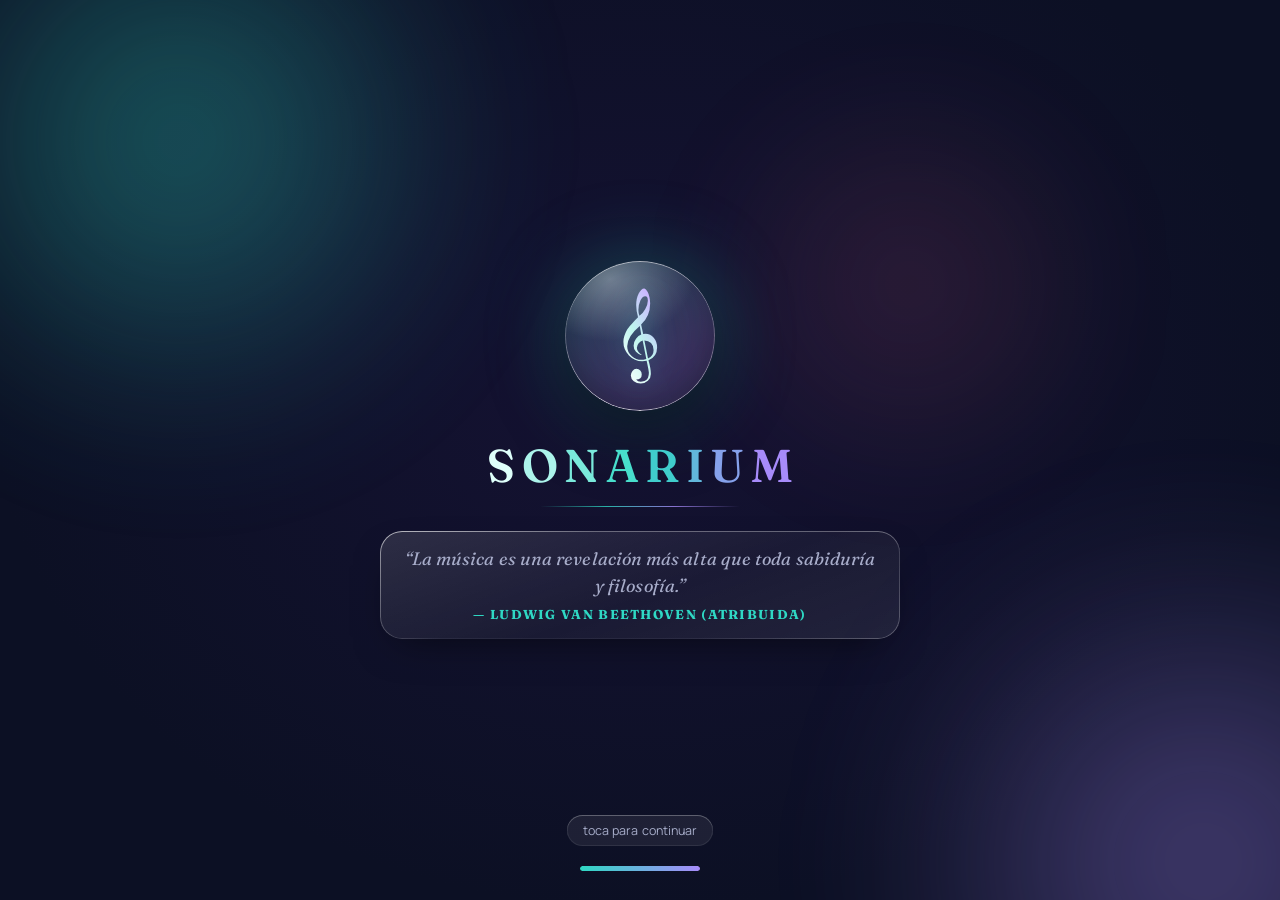
==== index.html @ 545a50f8 "Background (des)uncheck" ====
<!DOCTYPE html>
<html lang="es">
<head>
<meta charset="UTF-8">
<meta name="viewport" content="width=device-width, initial-scale=1.0, viewport-fit=cover">
<meta name="theme-color" content="#0c1024">
<meta name="color-scheme" content="dark">
<meta name="mobile-web-app-capable" content="yes">
<meta name="apple-mobile-web-app-capable" content="yes">
<meta name="apple-mobile-web-app-status-bar-style" content="black-translucent">
<meta name="apple-mobile-web-app-title" content="Sonarium">
<link rel="manifest" href="manifest.webmanifest">
<title>Sonarium · Cancionero con acordes para todos</title>
<meta name="description" content="Sonarium: un cancionero gratuito con acordes para guitarra, ukulele y piano. Transpón, organiza tu repertorio, proyecta la letra y comparte canciones, sin crear cuenta.">
<meta property="og:type" content="website">
<meta property="og:title" content="Sonarium · Cancionero con acordes para todos">
<meta property="og:description" content="Cancionero gratuito con acordes: transposición, diagramas, modo proyección, biblioteca compartida y uso sin internet.">
<meta name="twitter:card" content="summary">
<link rel="icon" type="image/svg+xml" href="favicon.svg?v=3">
<link rel="icon" href="favicon.ico?v=3" sizes="any">
<link rel="icon" type="image/png" sizes="32x32" href="favicon-32.png?v=3">
<link rel="icon" type="image/png" sizes="16x16" href="favicon-16.png?v=3">
<link rel="apple-touch-icon" sizes="180x180" href="apple-touch-icon.png?v=3">
<script>(function(){try{var t=localStorage.getItem("sonarium.tema")||"dark";var l=t==="light"||(t==="auto"&&window.matchMedia("(prefers-color-scheme: light)").matches);document.documentElement.setAttribute("data-theme",l?"light":"dark");var m=document.querySelector('meta[name="theme-color"]');if(m)m.content=l?"#eef1fa":"#0c1024";}catch(e){}try{var mo=localStorage.getItem("sonarium.movimiento")||"auto";var rd=mo==="reduced"||(mo==="auto"&&window.matchMedia("(prefers-reduced-motion: reduce)").matches);document.documentElement.setAttribute("data-motion",rd?"reduced":"full");document.documentElement.setAttribute("data-text",localStorage.getItem("sonarium.texto")||"0");document.documentElement.setAttribute("data-contrast",localStorage.getItem("sonarium.contraste")||"normal");}catch(e){document.documentElement.setAttribute("data-motion","full");}try{var ua=navigator.userAgent;if(/Chrome\//.test(ua)&&!/Edg\/|OPR\/|Firefox|FxiOS|CriOS/.test(ua)||/Edg\//.test(ua)){document.documentElement.setAttribute("data-lens","1");}}catch(e){}})();</script>
<link rel="icon" type="image/png" sizes="192x192" href="favicon-192.png?v=3">
<link rel="preconnect" href="https://fonts.googleapis.com">
<link href="https://fonts.googleapis.com/css2?family=Fraunces:opsz,wght@9..144,400;9..144,500;9..144,600;9..144,700&family=Manrope:wght@400;500;600;700;800&family=IBM+Plex+Mono:wght@400;500;600;700&family=JetBrains+Mono:wght@400;500;600;700&family=Noto+Sans+Symbols+2&display=swap" rel="stylesheet">
<link rel="stylesheet" href="styles.css?v=9">
<link rel="stylesheet" href="liquid.css?v=9">
</head>
<body>
<svg width="0" height="0" style="position:absolute" aria-hidden="true" focusable="false">
  <defs>
    <filter id="lgLens" x="0" y="0" width="100%" height="100%" color-interpolation-filters="sRGB">
      <feImage x="0" y="0" width="100%" height="100%" preserveAspectRatio="none" result="map"
        href="data:image/svg+xml;utf8,%3Csvg xmlns='http://www.w3.org/2000/svg' width='200' height='100' viewBox='0 0 200 100' preserveAspectRatio='none'%3E%3Cdefs%3E%3ClinearGradient id='x'%3E%3Cstop offset='0' stop-color='rgb(255,0,0)'/%3E%3Cstop offset='.16' stop-color='rgb(128,0,0)'/%3E%3Cstop offset='.84' stop-color='rgb(128,0,0)'/%3E%3Cstop offset='1' stop-color='rgb(0,0,0)'/%3E%3C/linearGradient%3E%3ClinearGradient id='y' x1='0' y1='0' x2='0' y2='1'%3E%3Cstop offset='0' stop-color='rgb(0,255,0)'/%3E%3Cstop offset='.3' stop-color='rgb(0,128,0)'/%3E%3Cstop offset='.7' stop-color='rgb(0,128,0)'/%3E%3Cstop offset='1' stop-color='rgb(0,0,0)'/%3E%3C/linearGradient%3E%3C/defs%3E%3Crect width='200' height='100' fill='black'/%3E%3Crect width='200' height='100' fill='url(%23x)'/%3E%3Crect width='200' height='100' fill='url(%23y)' style='mix-blend-mode:screen'/%3E%3C/svg%3E"/>
      <feDisplacementMap in="SourceGraphic" in2="map" scale="20" xChannelSelector="R" yChannelSelector="G"/>
    </filter>
    <filter id="lgLensSm" x="0" y="0" width="100%" height="100%" color-interpolation-filters="sRGB">
      <feImage x="0" y="0" width="100%" height="100%" preserveAspectRatio="none" result="map"
        href="data:image/svg+xml;utf8,%3Csvg xmlns='http://www.w3.org/2000/svg' width='200' height='100' viewBox='0 0 200 100' preserveAspectRatio='none'%3E%3Cdefs%3E%3ClinearGradient id='x'%3E%3Cstop offset='0' stop-color='rgb(255,0,0)'/%3E%3Cstop offset='.16' stop-color='rgb(128,0,0)'/%3E%3Cstop offset='.84' stop-color='rgb(128,0,0)'/%3E%3Cstop offset='1' stop-color='rgb(0,0,0)'/%3E%3C/linearGradient%3E%3ClinearGradient id='y' x1='0' y1='0' x2='0' y2='1'%3E%3Cstop offset='0' stop-color='rgb(0,255,0)'/%3E%3Cstop offset='.3' stop-color='rgb(0,128,0)'/%3E%3Cstop offset='.7' stop-color='rgb(0,128,0)'/%3E%3Cstop offset='1' stop-color='rgb(0,0,0)'/%3E%3C/linearGradient%3E%3C/defs%3E%3Crect width='200' height='100' fill='black'/%3E%3Crect width='200' height='100' fill='url(%23x)'/%3E%3Crect width='200' height='100' fill='url(%23y)' style='mix-blend-mode:screen'/%3E%3C/svg%3E"/>
      <feDisplacementMap in="SourceGraphic" in2="map" scale="9" xChannelSelector="R" yChannelSelector="G"/>
    </filter>
  </defs>
</svg>


<div id="splash">
  <div class="sp-aurora" aria-hidden="true"><i class="a1"></i><i class="a2"></i><i class="a3"></i></div>
  <div class="sp-center">
    <div class="sp-logo" aria-hidden="true">
      <span class="sp-ring r1"></span><span class="sp-ring r2"></span><span class="sp-ring r3"></span>
      <div class="sp-disc"><svg class="sp-clef" viewBox="90 -930 482 1251" aria-hidden="true"><defs><linearGradient id="spClefG" x1="0" y1="0" x2="0.6" y2="1"><stop offset="0" stop-color="#ffffff"/><stop offset=".55" stop-color="#bdf5ee"/><stop offset="1" stop-color="#cbb8ff"/></linearGradient></defs><path transform="scale(1 -1)" fill="url(#spClefG)" d="M434 2Q464 -103 464 -170Q464 -223 427.0 -257.0Q390 -291 337 -291Q287 -291 250.0 -261.5Q213 -232 213 -190Q213 -160 233.5 -133.5Q254 -107 283.5 -107.0Q313 -107 331.5 -128.5Q350 -150 350 -178Q350 -240 280 -240Q298 -268 338 -268Q353 -268 368.5 -263.5Q384 -259 401.0 -248.0Q418 -237 428.5 -213.5Q439 -190 439 -157Q439 -136 411 -6Q389 -12 356 -12Q259 -12 189.5 60.0Q120 132 120 232Q120 267 131.5 303.0Q143 339 157.5 366.5Q172 394 200.5 428.5Q229 463 248.5 483.5Q268 504 303 539Q280 621 280 689Q280 779 313.0 839.5Q346 900 379 900Q389 900 401.5 887.0Q414 874 426.0 851.0Q438 828 446.5 790.5Q455 753 455 710Q455 551 342 447L368 329Q384 332 397 332Q458 332 500.0 282.5Q542 233 542 162Q542 44 434 2ZM426 746Q426 801 394 801Q358 801 333.0 748.0Q308 695 308 630Q308 588 321 557Q359 580 392.5 639.5Q426 699 426 746ZM498 128Q498 183 466.0 216.0Q434 249 383 249L428 23Q498 52 498 128ZM407 17 361 247Q334 241 311.5 214.0Q289 187 289 158Q289 143 295.0 128.5Q301 114 309.5 104.0Q318 94 327.0 86.0Q336 78 342.0 74.5Q348 71 348 71L340 66Q307 75 277.5 106.0Q248 137 248 184Q248 231 277.5 270.5Q307 310 343 323L325 430Q168 299 168 177Q168 104 223.0 55.0Q278 6 348 6Q365 6 407 17Z"/></svg></div>
    </div>
    <div class="brand-name" id="splashBrand" aria-label="Sonarium"></div>
    <div class="sp-line" aria-hidden="true"></div>
    <div class="splash-quote" id="splashQuote"></div>
  </div>
  <div class="hint">toca para continuar</div>
  <div class="sp-bar" aria-hidden="true"><i></i></div>
</div>

<div class="aurora">
  <div class="blob b1"></div>
  <div class="blob b2"></div>
  <div class="blob b3"></div>
  <div class="blob b4"></div>
  <div class="blob accent" id="accentBlob"></div>
  <div class="cursor-light" id="cursorLight"></div>
</div>

<div class="app">
  <div class="panel glass">

    <!-- ============ HOME ============ -->
    <div id="homeScreen">
      <aside class="side-rail" id="sideRail" aria-label="Herramientas"><div class="side-inner" id="sideInner">
        <button class="glass-btn side-static" id="sideNewSong" title="Nueva canción" type="button"><span class="ic">+</span><span class="lb">Nueva canción</span></button>
        <div class="side-slot" id="sideSlot"></div>
        <button class="glass-btn side-static" id="sideCollapse" title="Volver los botones arriba" type="button"><span class="ic"></span><span class="lb">Botones arriba</span></button>
      </div></aside>
      <div class="home-main">
      <div class="home-header">
        <div class="greet">
          <div class="greet-row">
            <h1 id="greeting">Hola 👋</h1>
            <button class="glass-btn acct" id="accountBtn" title="Cuenta"><span class="adot"></span><span class="al">Iniciar sesión</span></button>
          </div>
          <p id="homeSub" class="home-sub"></p>
        </div>
        <div class="actions desktop-actions">
          <div class="icon-btn-wrap">
            <button class="glass-btn icon-only" id="trashToggle" title="Papelera"><span class="ic">🗑</span><span class="lb">Papelera</span></button>
            <span class="badge" id="trashBadge" style="display:none;">0</span>
          </div>
          <button class="glass-btn" id="exportBtn" title="Exportar repertorio"><span class="ic">⬇</span><span class="lb">Exportar</span></button>
          <button class="glass-btn" id="importBtn" title="Importar repertorio"><span class="ic">⬆</span><span class="lb">Importar</span></button>
          <button class="glass-btn" id="pdfBtn" title="Importar canciones desde un PDF"><span class="ic">📄</span><span class="lb">Desde PDF</span></button>
          <button class="glass-btn icon-only" id="sideToggle" title="Mover los botones a una barra lateral" aria-label="Mover los botones a una barra lateral" type="button"></button>
          <input type="file" id="importFile" accept="application/json" style="display:none">
        </div>
      </div>
      <div class="home-toolbar">
        <input type="text" id="searchInput" placeholder="Buscar canción o artista…">
        <select class="sort-sel" id="sortSel" title="Ordenar canciones" aria-label="Ordenar canciones">
          <option value="recientes">Recientes</option>
          <option value="alfa">A – Z</option>
          <option value="artista">Artistas</option>
        </select>
        <button class="glass-btn primary desktop-actions" id="newSongBtn">+ Nueva canción</button>
        <button class="glass-btn icon-only view-btn" id="viewBtn" title="Cambiar vista" aria-label="Cambiar vista"></button>
        <button class="glass-btn icon-only tools-home-btn" id="themeBtn" title="Cambiar entre tema claro y oscuro" aria-label="Cambiar tema"></button>
        <button class="glass-btn icon-only tools-home-btn" id="toolsHomeBtn" title="Metrónomo y afinador" aria-label="Metrónomo y afinador">🎼</button>
        <button class="glass-btn icon-only tools-home-btn" id="a11yBtn" title="Accesibilidad: tamaño del texto, contraste y animaciones" aria-label="Accesibilidad">Aa</button>
        <button class="glass-btn icon-only tools-home-btn" id="libBtn" title="Biblioteca compartida: canciones de otras personas" aria-label="Biblioteca compartida">🌐</button>
        <button class="glass-btn icon-only tools-home-btn" id="backupBtn" title="Copias de seguridad" aria-label="Copias de seguridad">🕘</button>
        <button class="glass-btn" id="newFolderBtn" title="Crear una carpeta aquí"><span class="ic">📁</span><span class="lb">Carpeta</span></button>
        <button class="glass-btn" id="newSpaceBtn" title="Espacio temporal para las canciones de un momento dado"><span class="ic">⏱</span><span class="lb">Espacio</span></button>
      </div>
      <div class="crumbs" id="crumbs"></div>
      <div class="filter-row" id="filterRow"></div>
      <div class="spaces-strip" id="spacesStrip"></div>
      <div class="song-grid" id="songGrid"></div>
      </div>
    </div>

    <!-- ============ SONG VIEW ============ -->
    <div id="songScreen">
      <div class="topbar">
        <div class="left">
          <button class="glass-btn icon-only" id="backBtn" title="Volver">←</button>
          <div class="titles">
            <h2 id="songTitle">—</h2>
            <div class="artist" id="songArtist"></div>
            <div class="song-tags" id="songTags"></div>
          </div>
        </div>
        <div class="controls">
          <div class="size-pill" title="Tamaño de letra">
            <button id="fontDown">A−</button>
            <span class="sz" id="fontSizeLabel">16</span>
            <button id="fontUp">A+</button>
          </div>
          <button class="glass-btn icon-only chords-btn" id="chordsBtn" title="Ocultar acordes" aria-pressed="true">🎸</button>
          <button class="glass-btn icon-only nota-btn" id="notaBtn" title="Cambiar entre cifrado americano (A B C) y Do Re Mi">ABC</button>
          <div class="key-pill" title="Tono (sube o baja semitonos)">
            <button id="transposeDown">−</button>
            <span class="k" id="keyLabel">C</span>
            <button id="transposeUp">+</button>
          </div>
          <div class="key-pill capo-pill" id="capoPill" title="Capo (cejilla)">
            <button id="capoDown" aria-label="Quitar un traste de capo">−</button>
            <span class="k" id="capoLabel">Sin capo</span>
            <button id="capoUp" aria-label="Subir un traste de capo">+</button>
          </div>
          <button class="glass-btn icon-only" id="stageBtn" title="Modo escenario: letra grande y sin distracciones" aria-label="Modo escenario">🎤</button>
          <button class="glass-btn icon-only" id="projBtn" title="Proyectar la letra (sin acordes) en pantalla grande" aria-label="Proyectar la letra">📽️</button>
          <button class="glass-btn icon-only" id="toolsBtn" title="Metrónomo y afinador" aria-label="Metrónomo y afinador">🎼</button>
          <button class="glass-btn icon-only fav-btn" id="favBtn" title="Marcar como favorita" aria-label="Favorita" aria-pressed="false">☆</button>
          <button class="glass-btn icon-only" id="spaceBtn" title="Agregar a un espacio temporal">⏱</button>
          <button class="glass-btn icon-only" id="moveBtn" title="Mover a otra carpeta">📁</button>
          <button class="glass-btn icon-only" id="editBtn" title="Editar">✎</button>
          <button class="glass-btn icon-only danger" id="deleteBtn" title="Eliminar">🗑</button>
        </div>
      </div>

      <button class="read-handle" id="readHandle" title="Mostrar controles" aria-label="Mostrar controles">▾</button>
      <div class="lyrics-area" id="lyricsArea">
        <div id="songRender"></div>
      </div>

      <div class="space-nav glass" id="spaceNav" style="display:none;">
        <button id="spPrev" type="button" title="Canción anterior del espacio">‹ <span class="t">Anterior</span></button>
        <button id="spBack" class="sp-back" type="button" title="Volver al espacio">↩ Espacio <b id="spPos"></b></button>
        <button id="spNext" type="button" title="Siguiente canción del espacio"><span class="t">Siguiente</span> ›</button>
      </div>
      <div class="scrollbar-dock glass" id="scrollDock">
        <button id="homeBtn" title="Inicio (Cuaderno)" aria-label="Ir al inicio">🏠</button>
        <button id="playBtn" title="Reproducir / pausar auto-scroll">▶</button>
        <input type="range" id="speedRange" min="1" max="10" value="4">
        <span class="speed-label">velocidad <b id="speedVal">4</b></span>
        <div class="speed-bubble" id="speedBubble">4</div>
      </div>
    </div>

  </div>
</div>

<div class="mobile-dock glass" id="mobileDock">
  <button class="glass-btn icon-only" id="mobileTrash" title="Papelera">
    <span class="icon-btn-wrap">🗑<span class="badge" id="mobileTrashBadge" style="display:none;">0</span></span>
  </button>
  <button class="glass-btn icon-only view-btn" id="mobileView" title="Cambiar vista" aria-label="Cambiar vista"></button>
  <button class="glass-btn icon-only" id="mobileMore" title="Más opciones" aria-label="Más opciones">⋯</button>
  <button class="glass-btn primary" id="mobileNewSong">+ Nueva canción</button>
</div>

<!-- Modal: crear/editar canción -->
<div class="modal-veil" id="modalVeil">
  <div class="modal glass">
    <div class="modal-head">
      <h3 id="modalTitle">Nueva canción</h3>
      <button class="glass-btn icon-only" id="closeModal">✕</button>
    </div>
    <div class="modal-body">
      <div class="row">
        <div class="field">
          <label>Título</label>
          <input type="text" id="fieldTitle" placeholder="Nombre de la canción">
          <div class="dup-hint" id="titleHint" hidden></div>
        </div>
        <div class="field">
          <label>Artista</label>
          <input type="text" id="fieldArtist" placeholder="Intérprete o autor" autocomplete="off">
          <div class="hint">¿Varios? Sepáralos con coma, «y» o «&».</div>
        </div>
      </div>
      <div class="field">
        <label>Etiquetas</label>
        <input type="text" id="fieldTags" placeholder="alegre, jóvenes, entrada" autocomplete="off">
        <div class="hint">Opcional. Sepáralas con coma; luego las usas como filtro en el inicio.</div>
      </div>
      <div class="row">
        <div class="field" style="max-width:140px;">
          <label>Tono original</label>
          <input type="text" id="fieldKey" placeholder="Ej: C, Am, G#">
        </div>
        <div class="field">
          <label>Color de la canción</label>
          <div class="swatches" id="swatches"></div>
        </div>
      </div>
      <div class="field">
        <label>Letra con acordes</label>
        <textarea id="fieldBody" placeholder="[C]Escribe aquí la letra&#10;y coloca los acordes entre corchetes&#10;justo antes de la sílaba donde [G]van"></textarea>
        <div class="hint">Formato: escribe la letra normal y pon cada acorde entre corchetes justo antes de donde se toca, por ejemplo <em>[Am]Vamos a [F]cantar [C]juntos</em>. Deja una línea vacía para separar secciones.</div>
        <button class="glass-btn" id="chorusBtn" type="button" style="margin-top:10px;" title="Selecciona las líneas del coro y pulsa aquí">🔆 Marcar selección como coro</button>
        <div class="hint">El coro se ve en <strong>negrita</strong> y con una barra de color. También puedes escribirlo a mano al estilo ChordPro: una línea <code>{soc}</code> antes del coro y <code>{eoc}</code> después. Con <code>{soc: Coro final}</code> cambias la etiqueta, y <code>{c: Estrofa 1}</code> pone un título de sección.</div>
        <button class="glass-btn" id="convertBtn" type="button" style="margin-top:10px;">✨ Convertir acordes sobre la letra</button>
        <button class="glass-btn" id="histBtn" type="button" style="margin-top:10px;">🕘 Versiones anteriores de esta canción</button>
        <div class="hint">¿Copiaste una canción con los acordes en la línea de arriba (como en un cancionero)? Pégala aquí y pulsa el botón: coloca cada acorde entre corchetes en su lugar. Entiende C D E…, Do Re Mi… y la «-» como menor (A- = Am). También sirve si los acordes ya están entre corchetes: cambia [D-] por [Dm]. Revisa el resultado, a veces conviene ajustar la posición de algún acorde.</div>
      </div>
    </div>
    <div class="modal-foot">
      <button class="glass-btn" id="cancelModal">Cancelar</button>
      <button class="glass-btn primary" id="saveModal">Guardar canción</button>
    </div>
  </div>
</div>

<!-- Modal: confirmar eliminación -->
<div class="modal-veil" id="confirmVeil">
  <div class="modal glass narrow">
    <div class="modal-head">
      <h3>Enviar a la papelera</h3>
      <button class="glass-btn icon-only" id="closeConfirm">✕</button>
    </div>
    <div class="modal-body">
      <p class="confirm-text" id="confirmText">¿Seguro que quieres eliminar esta canción? Se guardará en la papelera 12 días antes de borrarse para siempre.</p>
    </div>
    <div class="modal-foot">
      <button class="glass-btn" id="cancelConfirm">Cancelar</button>
      <button class="glass-btn danger" id="acceptConfirm">Enviar a la papelera</button>
    </div>
  </div>
</div>

<!-- Modal: papelera -->
<div class="modal-veil" id="trashVeil">
  <div class="modal glass">
    <div class="modal-head">
      <h3>Papelera</h3>
      <button class="glass-btn icon-only" id="closeTrash">✕</button>
    </div>
    <div class="modal-body">
      <p class="confirm-text" style="margin-bottom:4px;">Las canciones se eliminan para siempre 12 días después de borrarlas.</p>
      <div class="trash-list" id="trashList"></div>
    </div>
    <div class="modal-foot">
      <button class="glass-btn" id="closeTrash2">Cerrar</button>
    </div>
  </div>
</div>

<!-- Accesibilidad -->
<div class="modal-veil" id="a11yVeil" role="dialog" aria-modal="true" aria-labelledby="a11yTitle">
  <div class="modal glass narrow">
    <div class="modal-head"><h3 id="a11yTitle">Accesibilidad</h3><button class="glass-btn icon-only" id="a11yClose" aria-label="Cerrar">✕</button></div>
    <div class="modal-body" style="gap:16px;">
      <p class="bk-note">Ajusta Sonarium para que sea cómodo para ti. Se guarda en este dispositivo.</p>
      <div class="a11y-group"><b>Tamaño del texto</b>
        <div class="a11y-seg" role="group" aria-label="Tamaño del texto"><button type="button" data-a11y="texto" data-v="0">Normal</button><button type="button" data-a11y="texto" data-v="1">Grande</button><button type="button" data-a11y="texto" data-v="2">Muy grande</button></div></div>
      <div class="a11y-group"><b>Contraste</b>
        <div class="a11y-seg" role="group" aria-label="Contraste"><button type="button" data-a11y="contraste" data-v="normal">Normal</button><button type="button" data-a11y="contraste" data-v="alto">Alto</button></div></div>
      <div class="a11y-group"><b>Animaciones</b>
        <div class="a11y-seg" role="group" aria-label="Animaciones"><button type="button" data-a11y="movimiento" data-v="auto">Como el sistema</button><button type="button" data-a11y="movimiento" data-v="full">Completas</button><button type="button" data-a11y="movimiento" data-v="reduced">Reducidas</button></div>
        <small>«Como el sistema» sigue la opción de reducir animaciones de tu celular o computador.</small></div>
      <p class="bk-note">El tamaño de la letra de las canciones se ajusta aparte, dentro de cada canción.</p>
    </div>
  </div>
</div>

<!-- Biblioteca compartida -->
<div class="modal-veil" id="libVeil">
  <div class="modal glass" style="max-width:600px;">
    <div class="modal-head"><h3>🌐 Biblioteca compartida</h3><button class="glass-btn icon-only" id="libClose" aria-label="Cerrar">✕</button></div>
    <div class="lib-tabs"><button class="lt on" data-lt="ex" type="button">Explorar</button><button class="lt" data-lt="sh" type="button">Compartir una canción</button></div>
    <div class="modal-body" style="gap:10px;">
      <section id="libEx" style="display:flex;flex-direction:column;gap:10px;">
        <input type="search" id="libSearch" class="lib-input" placeholder="Busca por título o artista…" autocomplete="off">
        <div id="libMsg" class="bk-note"></div>
        <div id="libRes" class="bk-list" style="max-height:52vh;"></div>
      </section>
      <section id="libSh" hidden style="display:flex;flex-direction:column;gap:10px;">
        <p class="bk-note">Lo que compartas lo podrá ver y añadir <b>cualquier persona</b>. Comparte letras propias, de dominio público o con permiso de quien tenga los derechos. <a href="terminos.html" target="_blank" rel="noopener">Más información</a>.</p>
        <select id="libPick" class="lib-input"></select>
        <input type="text" id="libName" class="lib-input" maxlength="30" placeholder="Tu nombre (opcional, si no, «anónimo»)">
        <label class="lib-check"><input type="checkbox" id="libOk"> <span>Confirmo que puedo compartir esta letra y acepto que sea pública.</span></label>
        <button class="glass-btn primary" id="libPublish" type="button">Compartir con todos</button>
        <div id="libShMsg" class="bk-note"></div>
      </section>
    </div>
  </div>
</div>

<!-- Copias de seguridad -->
<div class="modal-veil" id="backupVeil">
  <div class="modal glass narrow">
    <div class="modal-head"><h3>Copias de seguridad</h3><button class="glass-btn icon-only" id="backupClose" aria-label="Cerrar">✕</button></div>
    <div class="modal-body" style="gap:10px;">
      <p class="bk-note">Sonarium guarda copias solas en este dispositivo (varias al día, y una por día las últimas dos semanas). Si algo sale mal, restaura una.</p>
      <button class="glass-btn primary" id="backupNow" type="button">Guardar una copia ahora</button>
      <div id="backupList" class="bk-list"></div>
    </div>
  </div>
</div>

<!-- Versiones anteriores de una canción -->
<div class="modal-veil" id="histVeil">
  <div class="modal glass narrow">
    <div class="modal-head"><h3>Versiones anteriores</h3><button class="glass-btn icon-only" id="histClose" aria-label="Cerrar">✕</button></div>
    <div class="modal-body" style="gap:10px;"><div id="histList" class="bk-list"></div></div>
  </div>
</div>

<!-- Más opciones (celular) -->
<div class="modal-veil" id="moreVeil">
  <div class="modal glass narrow">
    <div class="modal-head"><h3>Más opciones</h3><button class="glass-btn icon-only" id="moreClose">✕</button></div>
    <div class="modal-body" id="moreList" style="gap:4px;">
      <button class="pick-item" id="mobileTheme" type="button">🌓&nbsp; Cambiar tema claro / oscuro</button>
      <button class="pick-item" id="mobileTools" type="button">🎼&nbsp; Metrónomo y afinador</button>
      <a class="pick-item" id="mobileTerms" href="terminos.html" target="_blank" rel="noopener" style="text-decoration:none;display:block;">📄&nbsp; Términos y privacidad</a>
      <button class="pick-item" id="mobileA11y" type="button">Aa&nbsp; Accesibilidad</button>
      <button class="pick-item" id="mobileLib" type="button">🌐&nbsp; Biblioteca compartida</button>
      <button class="pick-item" id="mobileBackup" type="button">🕘&nbsp; Copias de seguridad</button>
      <button class="pick-item" id="mobileImport" type="button">⬆&nbsp; Importar repertorio</button>
      <button class="pick-item" id="mobilePdf" type="button">📄&nbsp; Importar desde PDF</button>
      <button class="pick-item" id="mobileExport" type="button">⬇&nbsp; Exportar repertorio</button>
    </div>
  </div>
</div>

<!-- Herramientas: metrónomo y afinador -->
<div class="modal-veil" id="toolsVeil">
  <div class="modal glass narrow">
    <div class="modal-head"><h3>Herramientas</h3><button class="glass-btn icon-only" id="toolsClose" aria-label="Cerrar">✕</button></div>
    <div class="tools-tabs" role="tablist">
      <button class="tt on" data-tt="metro" role="tab">♩ Metrónomo</button>
      <button class="tt" data-tt="tuner" role="tab">🎙 Afinador</button>
      <button class="tt" data-tt="ref" role="tab">🎸 Tonos</button>
    </div>
    <div class="modal-body tools-body">
      <section class="tp on" id="tpMetro">
        <div class="metro-big"><button id="bpmDown" aria-label="Bajar tempo">−</button><div><span id="bpmVal">100</span><small>BPM</small></div><button id="bpmUp" aria-label="Subir tempo">+</button></div>
        <input type="range" id="bpmRange" min="40" max="220" value="100" aria-label="Tempo">
        <div class="metro-dots" id="metroDots"></div>
        <div class="metro-row">
          <label>Compás
            <select id="metroBeats"><option value="2">2/4</option><option value="3">3/4</option><option value="4" selected>4/4</option><option value="6">6/8</option></select>
          </label>
          <button class="glass-btn" id="tapBtn" type="button">👆 Marcar tempo</button>
        </div>
        <button class="glass-btn primary metro-go" id="metroGo" type="button">▶ Iniciar</button>
        <button class="glass-btn" id="metroSave" type="button" style="display:none;">💾 Guardar este tempo en la canción</button>
        <div class="hint" id="metroHint">Puedes cerrar esta ventana: el metrónomo sigue sonando y verás un botón flotante para detenerlo.</div>
      </section>
      <section class="tp" id="tpTuner">
        <div class="tuner-note"><span id="tnNote">—</span><small id="tnHz">Pulsa «Activar» y toca una cuerda</small></div>
        <div class="tuner-meter"><i id="tnNeedle"></i><b class="mid"></b></div>
        <div class="tuner-cents" id="tnCents">&nbsp;</div>
        <button class="glass-btn primary" id="tunerGo" type="button">🎙 Activar micrófono</button>
        <div class="hint">El audio se analiza en tu dispositivo y no se graba ni se envía a ningún lado.</div>
      </section>
      <section class="tp" id="tpRef">
        <div class="hint" style="margin:0 0 10px;">Toca una nota para oír el tono de referencia y afinar de oído. Vuelve a tocarla para detenerla.</div>
        <div class="ref-grid" id="refGrid"></div>
      </section>
    </div>
  </div>
</div>
<button class="metro-pill" id="metroPill" type="button" hidden title="Metrónomo sonando: toca para abrir">♩ <b id="metroPillBpm">100</b> <span id="metroPillStop" role="button" aria-label="Detener">■</span></button>

<!-- Compartir un espacio -->
<div class="modal-veil" id="shareVeil">
  <div class="modal glass narrow">
    <div class="modal-head"><h3 id="shareTitle">Compartir espacio</h3><button class="glass-btn icon-only" id="shareClose" aria-label="Cerrar">✕</button></div>
    <div class="modal-body" style="gap:14px;">
      <div class="share-opt">
        <div class="so-t">🔗 Enlace con las canciones</div>
        <div class="so-d">Quien lo abra puede agregar el espacio y sus canciones (letra y acordes) a su Sonarium.</div>
        <div class="so-b"><button class="glass-btn primary" id="shareLinkCopy" type="button">Copiar enlace</button><button class="glass-btn" id="shareLinkSend" type="button">Enviar…</button></div>
        <div class="so-w" id="shareLinkWarn" hidden></div>
      </div>
      <div class="share-opt">
        <div class="so-t">📝 Lista de canciones (texto)</div>
        <div class="so-d">El orden de la misa para pegar en WhatsApp.</div>
        <div class="so-b"><button class="glass-btn" id="shareTextCopy" type="button">Copiar texto</button><button class="glass-btn" id="shareWa" type="button">WhatsApp</button></div>
      </div>
      <div class="share-opt">
        <div class="so-t">🖨 PDF o impresión</div>
        <div class="so-d">Se abre la ventana de impresión: elige «Guardar como PDF» para enviarlo.</div>
        <label class="check-inline" style="margin:2px 0 8px;"><input type="checkbox" id="shareLyrics" checked> Incluir letra y acordes (con tu tono y capo)</label>
        <div class="so-b"><button class="glass-btn" id="sharePrint" type="button">Imprimir / PDF</button></div>
      </div>
    </div>
  </div>
</div>
<div id="printRoot"></div>

<div id="toast" role="status" aria-live="polite"></div>

<!-- Diálogo genérico -->
<div class="modal-veil" id="dlgVeil">
  <div class="modal glass narrow">
    <div class="modal-head"><h3 id="dlgTitle"></h3><button class="glass-btn icon-only" id="dlgClose">✕</button></div>
    <div class="modal-body">
      <p class="confirm-text" id="dlgText"></p>
      <div class="field" id="dlgField" style="display:none;"><input type="text" id="dlgInput"></div>
      <button class="glass-btn" id="dlgExtra" type="button" style="display:none;align-self:flex-start;"></button>
    </div>
    <div class="modal-foot"><button class="glass-btn" id="dlgCancel">Cancelar</button><button class="glass-btn primary" id="dlgOk">Aceptar</button></div>
  </div>
</div>

<!-- Mover a… -->
<div class="modal-veil" id="pickVeil">
  <div class="modal glass narrow">
    <div class="modal-head"><h3 id="pickTitle">Mover a…</h3><button class="glass-btn icon-only" id="pickClose">✕</button></div>
    <div class="modal-body"><div class="pick-list list-scroll" id="pickList"></div></div>
    <div class="modal-foot"><button class="glass-btn" id="pickCancel">Cancelar</button></div>
  </div>
</div>

<!-- Nuevo espacio temporal -->
<div class="modal-veil" id="spaceVeil">
  <div class="modal glass narrow">
    <div class="modal-head"><h3 id="spaceModalTitle">Nuevo espacio temporal</h3><button class="glass-btn icon-only" id="spaceClose">✕</button></div>
    <div class="modal-body">
      <p class="confirm-text">Reúne aquí las canciones que vas a tocar en un momento dado. Al vencer, el espacio desaparece solo; las canciones siguen en tu cuaderno.</p>
      <div class="field"><label>Nombre</label><input type="text" id="spaceName" placeholder="Ej: Misa del domingo"></div>
      <div class="field"><label>Dura</label>
        <div class="dur-row">
          <div class="dur-col"><button type="button" data-dstep="D:1" aria-label="Más días">▲</button><input type="number" id="durD" min="0" max="90" inputmode="numeric"><button type="button" data-dstep="D:-1" aria-label="Menos días">▼</button><span>días</span></div>
          <div class="dur-col"><button type="button" data-dstep="H:1" aria-label="Más horas">▲</button><input type="number" id="durH" min="0" max="999" inputmode="numeric"><button type="button" data-dstep="H:-1" aria-label="Menos horas">▼</button><span>horas</span></div>
          <div class="dur-col"><button type="button" data-dstep="M:5" aria-label="Más minutos">▲</button><input type="number" id="durM" min="0" max="999" inputmode="numeric"><button type="button" data-dstep="M:-5" aria-label="Menos minutos">▼</button><span>min</span></div>
        </div>
        <div class="dur-presets">
          <button type="button" class="mini" data-dpre="60">1 h</button><button type="button" class="mini" data-dpre="720">12 h</button><button type="button" class="mini" data-dpre="1440">1 día</button><button type="button" class="mini" data-dpre="2880">2 días</button><button type="button" class="mini" data-dpre="10080">1 semana</button>
        </div>
        <div class="hint" id="spaceWhen" style="margin-top:10px;"></div>
      </div>
      <div class="field"><label>O elige el día y la hora exactos</label>
        <input type="datetime-local" id="spaceUntil">
        <div class="hint">El tiempo se cuenta desde este momento. Después puedes extenderlo cuando quieras (máximo 90 días).</div>
      </div>
    </div>
    <div class="modal-foot"><button class="glass-btn" id="spaceCancel">Cancelar</button><button class="glass-btn primary" id="spaceCreate">Crear espacio</button></div>
  </div>
</div>

<!-- Agregar canciones a un espacio -->
<div class="modal-veil" id="spaceSongsVeil">
  <div class="modal glass">
    <div class="modal-head"><h3>Canciones del espacio</h3><button class="glass-btn icon-only" id="spSongsClose">✕</button></div>
    <div class="modal-body">
      <div class="field"><input type="text" id="spSongsSearch" placeholder="Buscar canción..."></div>
      <div class="list-scroll" id="spSongsList"></div>
    </div>
    <div class="modal-foot"><button class="glass-btn" id="spSongsCancel">Cancelar</button><button class="glass-btn primary" id="spSongsSave">Guardar</button></div>
  </div>
</div>

<!-- Espacios de una canción -->
<div class="modal-veil" id="songSpacesVeil">
  <div class="modal glass narrow">
    <div class="modal-head"><h3>Agregar a un espacio</h3><button class="glass-btn icon-only" id="songSpacesClose">✕</button></div>
    <div class="modal-body">
      <div class="list-scroll" id="songSpacesList"></div>
      <button class="glass-btn" id="songSpacesNew" type="button" style="align-self:flex-start;">+ Nuevo espacio con esta canción</button>
    </div>
    <div class="modal-foot"><button class="glass-btn primary" id="songSpacesDone">Listo</button></div>
  </div>
</div>

<!-- Cuenta -->
<div class="modal-veil" id="accountVeil">
  <div class="modal glass" style="max-width:520px;">
    <div class="modal-head"><h3>Tu cuenta</h3><button class="glass-btn icon-only" id="accClose">✕</button></div>
    <div class="modal-body" id="accBody"></div>
    <div class="modal-foot"><button class="glass-btn" id="accDone">Cerrar</button></div>
  </div>
</div>

<!-- Modal: importar desde PDF -->
<div class="modal-veil" id="pdfVeil">
  <div class="modal glass" style="max-width:680px;">
    <div class="modal-head">
      <h3>Importar desde PDF</h3>
      <button class="glass-btn icon-only" id="closePdf">✕</button>
    </div>
    <div class="modal-body">
      <p class="confirm-text">El PDF se lee en tu navegador; no se sube a ningún servidor. Elige el archivo y el rango de páginas, revisa cada canción y marca las que quieras guardar. Los acordes se convierten solos a formato <em>[C]</em>.</p>
      <div class="row">
        <div class="field" style="flex:2;">
          <label>Archivo PDF</label>
          <input type="file" id="pdfFile" accept="application/pdf">
        </div>
        <div class="field" style="max-width:90px;">
          <label>Desde pág.</label>
          <input type="number" id="pdfFrom" min="1" value="1">
        </div>
        <div class="field" style="max-width:90px;">
          <label>Hasta pág.</label>
          <input type="number" id="pdfTo" min="1" value="10">
        </div>
      </div>
      <button class="glass-btn primary" id="pdfRead" type="button" style="align-self:flex-start;">Leer páginas</button>
      <div class="confirm-text" id="pdfStatus"></div>
      <div id="pdfList" style="display:flex;flex-direction:column;gap:12px;"></div>
    </div>
    <div class="modal-foot">
      <button class="glass-btn" id="cancelPdf">Cerrar</button>
      <button class="glass-btn primary" id="pdfSave" disabled>Guardar seleccionadas</button>
    </div>
  </div>
</div>

<script src="app.js?v=8"></script>
<script src="liquid.js?v=6" defer></script>
</body>
</html>
---- styles.css ----
/* Sonarium · estilos */
  :root{
    --bg-1:#0c1024;
    --bg-2:#151233;
    --teal:#2fd8c4;
    --violet:#a78bfa;
    --amber:#f3b451;
    --rose:#fb7185;
    --accent: var(--teal);
    --accent-soft: rgba(47,216,196,0.35);
    --ink:#eef0fb;
    --ink-dim:#a7acc9;
    --ink-faint:#787ea3;
    --glass-bg:rgba(255,255,255,0.06);
    --glass-bg-strong:rgba(255,255,255,0.10);
    --glass-border:rgba(255,255,255,0.16);
    --glass-border-bright:rgba(255,255,255,0.32);
    --glass-blur:blur(24px);
    --radius-lg:26px;
    --radius-md:18px;
    --radius-sm:12px;
  }

  *{box-sizing:border-box;}
  html,body{height:100%;}
  body{
    margin:0;
    font-family:'Manrope',sans-serif;
    color:var(--ink);
    background:var(--bg-1);
    overflow:hidden;
  }

  /* ---------- splash de bienvenida ---------- */
  #splash{
    position:fixed; inset:0; z-index:999;
    background:radial-gradient(ellipse at 50% 42%, var(--bg-2), var(--bg-1) 72%);
    display:flex; align-items:center; justify-content:center; flex-direction:column;
    overflow:hidden; cursor:pointer;
    transition:opacity .85s var(--ease-soft), transform 1s var(--ease-soft), filter .85s ease;
  }
  #splash.fade-out{ opacity:0; transform:scale(1.05); filter:blur(8px); pointer-events:none; }
  /* luces de fondo: las mismas de la página, que van apareciendo */
  #splash .sp-aurora i{ position:absolute; border-radius:50%; filter:blur(70px); opacity:0; will-change:transform, opacity; animation:spBlob 5.2s var(--ease-soft) forwards; }
  #splash .sp-aurora .a1{ width:48vmax; height:48vmax; left:-14vmax; top:-16vmax; background:radial-gradient(circle, rgba(47,216,196,.5), transparent 65%); }
  #splash .sp-aurora .a2{ width:52vmax; height:52vmax; right:-16vmax; bottom:-20vmax; background:radial-gradient(circle, rgba(167,139,250,.5), transparent 65%); animation-delay:.25s; }
  #splash .sp-aurora .a3{ width:30vmax; height:30vmax; left:52%; top:6%; background:radial-gradient(circle, rgba(251,113,133,.22), transparent 65%); animation-delay:.5s; }
  @keyframes spBlob{ 0%{ opacity:0; transform:translate3d(0,0,0) scale(.85); } 35%{ opacity:.9; } 100%{ opacity:.8; transform:translate3d(4vmax,3vmax,0) scale(1.12); } }
  #splash .sp-center{ position:relative; display:flex; flex-direction:column; align-items:center; gap:0; padding:0 6vw; }
  /* logo: disco de cristal con ondas de sonar */
  #splash .sp-logo{ position:relative; width:min(26vmin, 150px); height:min(26vmin, 150px); display:grid; place-items:center; margin-bottom:min(4.4vmin, 30px); }
  #splash .sp-ring{ position:absolute; inset:0; border-radius:50%; border:1px solid var(--accent); opacity:0; will-change:transform, opacity; animation:spPulse 3s var(--ease-out) infinite; }
  #splash .sp-ring.r2{ animation-delay:.55s; } #splash .sp-ring.r3{ animation-delay:1.1s; }
  #splash .sp-ring{ animation-delay:.8s; } #splash .sp-ring.r2{ animation-delay:1.35s; } #splash .sp-ring.r3{ animation-delay:1.9s; }
  @keyframes spPulse{ 0%{ transform:scale(1); opacity:0; } 10%{ opacity:.6; } 100%{ transform:scale(3.3); opacity:0; } }
  #splash .sp-disc{
    position:relative; width:100%; height:100%; border-radius:50%; display:grid; place-items:center;
    background:linear-gradient(150deg, rgba(255,255,255,.2), rgba(255,255,255,.05) 48%, rgba(255,255,255,.12));
    border:1px solid var(--glass-border-bright);
    -webkit-backdrop-filter:blur(18px); backdrop-filter:blur(18px);
    box-shadow:inset 0 1px 0 rgba(255,255,255,.4), inset 0 -10px 24px rgba(0,0,0,.18), 0 22px 60px rgba(0,0,0,.45), 0 0 70px var(--accent-soft);
    opacity:0; transform:scale(.6); will-change:transform, opacity;
    animation:spDisc 1.05s var(--spring) .15s forwards, spFloat 4.2s ease-in-out 1.3s infinite alternate;
  }
  @keyframes spDisc{ 0%{ opacity:0; transform:scale(.6); } 40%{ opacity:1; } 100%{ opacity:1; transform:scale(1); } }
  @keyframes spFloat{ from{ opacity:1; transform:translate3d(0,0,0) scale(1); } to{ opacity:1; transform:translate3d(0,-6px,0) scale(1.015); } }
  #splash .sp-clef{
    font-family:'Noto Sans Symbols 2','Segoe UI Symbol','Apple Symbols',serif;
    font-size:min(15vmin, 88px); line-height:1; color:var(--ink);
    text-shadow:0 0 18px var(--accent-soft), 0 0 40px rgba(167,139,250,.4);
    animation:spRise .9s var(--ease-soft) .45s backwards;
  }
  @keyframes spRise{ from{ opacity:0; transform:translate3d(0,10px,0); } to{ opacity:1; transform:none; } }
  /* nombre: letra por letra, con degradado turquesa → violeta como los títulos de la página */
  #splash .brand-name{ font-family:'Fraunces',serif; font-weight:600; font-size:min(7vmin, 46px); letter-spacing:.14em; text-transform:uppercase; line-height:1.1; display:flex; justify-content:center; padding-left:.14em; }
  #splash .brand-name span{ display:inline-block; will-change:transform, opacity, filter; animation:spLetter .8s var(--ease-soft) calc(.95s + var(--i) * .065s) backwards; }
  @keyframes spLetter{ from{ opacity:0; transform:translate3d(0,.45em,0); filter:blur(7px); } to{ opacity:1; transform:none; filter:blur(0); } }
  #splash .sp-line{ height:1px; width:min(34vmin, 200px); margin-top:min(2.2vmin, 14px); background:linear-gradient(90deg, transparent, var(--teal), var(--violet), transparent); transform:scaleX(0); opacity:.8; animation:spLine 1s var(--ease-soft) 1.65s forwards; }
  @keyframes spLine{ to{ transform:scaleX(1); } }
  #splash .splash-quote{
    max-width:min(80vw, 520px); margin-top:min(3.6vmin, 24px); text-align:center; font-family:'Fraunces',serif; font-style:italic;
    font-size:min(2.7vmin, 18px); line-height:1.5; color:var(--ink-dim); opacity:0; animation:spRiseIn .9s var(--ease-soft) 2s forwards;
  }
  @keyframes spRiseIn{ from{ opacity:0; transform:translate3d(0,8px,0); } to{ opacity:1; transform:none; } }
  #splash .splash-quote small{ display:block; margin-top:6px; font-style:normal; font-size:.72em; letter-spacing:1.3px; text-transform:uppercase; font-weight:700; color:var(--accent); }
  #splash .hint{ position:absolute; bottom:calc(6vh + env(safe-area-inset-bottom)); font-size:12.5px; color:var(--ink-faint); opacity:0; animation:fadeInHint 1s ease 2.6s forwards; }
  @keyframes fadeInHint{ to{ opacity:1; } }
  /* barrita que se llena mientras la bienvenida se despide sola */
  #splash .sp-bar{ position:absolute; left:50%; bottom:calc(3.2vh + env(safe-area-inset-bottom)); width:min(120px, 30vw); height:2px; margin-left:calc(min(120px, 30vw) / -2); border-radius:2px; background:rgba(255,255,255,.12); overflow:hidden; }
  #splash .sp-bar i{ display:block; height:100%; transform-origin:left; transform:scaleX(0); background:linear-gradient(90deg, var(--teal), var(--violet)); animation:spBar 4.6s linear forwards; }
  @keyframes spBar{ to{ transform:scaleX(1); } }
  @keyframes spFade{ from{ opacity:0; } to{ opacity:1; } }
  /* con "reducir movimiento" no se quita la bienvenida: se queda solo con fundidos suaves (sin desplazar, sin desenfoque, sin ondas) */
  html[data-motion="reduced"] #splash{ transition:opacity .7s ease; }
  html[data-motion="reduced"] #splash.fade-out{ transform:none; filter:none; }
  html[data-motion="reduced"] #splash .sp-aurora i{ animation:spFade 2.2s ease forwards; opacity:.8; transform:none; }
  html[data-motion="reduced"] #splash .sp-ring{ display:none; }
  html[data-motion="reduced"] #splash .sp-disc{ animation:spFade 1s ease .15s forwards; transform:none; }
  html[data-motion="reduced"] #splash .sp-clef{ animation:spFade .9s ease .45s backwards; }
  html[data-motion="reduced"] #splash .brand-name span{ animation:spFade .8s ease calc(.95s + var(--i) * .06s) backwards; }
  html[data-motion="reduced"] #splash .sp-line{ transform:none; opacity:0; animation:spFade 1s ease 1.65s forwards; }
  html[data-motion="reduced"] #splash .splash-quote{ animation:spFade .9s ease 2s forwards; }
  html[data-motion="reduced"] #splash .sp-bar i{ animation:spBar 4.6s linear forwards; }

  /* ---------- fondo liquid glass ---------- */
  .aurora{
    position:fixed;
    inset:0;
    z-index:0;
    overflow:hidden;
    background:radial-gradient(ellipse at 20% 0%, var(--bg-2), var(--bg-1) 60%);
  }
  .blob{
    position:absolute;
    border-radius:50%;
    filter:blur(64px);
    opacity:0.55;
    will-change:transform;
    transition:background 1.2s ease, opacity 1.2s ease;
  }
  .blob.b1{ width:48vw; height:48vw; top:-14%; left:-10%;  background:var(--violet); animation:drift1 22s ease-in-out infinite; }
  .blob.b2{ width:42vw; height:42vw; bottom:-18%; right:-8%; background:var(--teal); animation:drift2 26s ease-in-out infinite; }
  .blob.b3{ width:32vw; height:32vw; top:32%; right:18%; background:var(--amber); opacity:0.35; animation:drift3 30s ease-in-out infinite; }
  .blob.b4{ width:24vw; height:24vw; bottom:8%; left:22%; background:var(--rose); opacity:0.28; animation:drift1 24s ease-in-out infinite reverse; }
  .blob.accent{ width:36vw; height:36vw; top:50%; left:50%; margin:-18vw 0 0 -18vw; background:var(--accent); opacity:0; animation:drift2 20s ease-in-out infinite; }

  @keyframes drift1{ 0%,100%{transform:translate(0,0) scale(1);} 25%{transform:translate(14vw,10vh) scale(1.15);} 50%{transform:translate(4vw,18vh) scale(0.95);} 75%{transform:translate(-10vw,6vh) scale(1.1);} }
  @keyframes drift2{ 0%,100%{transform:translate(0,0) scale(1);} 30%{transform:translate(-16vw,-8vh) scale(1.1);} 60%{transform:translate(-6vw,12vh) scale(0.92);} 80%{transform:translate(10vw,4vh) scale(1.05);} }
  @keyframes drift3{ 0%,100%{transform:translate(0,0) scale(1);} 40%{transform:translate(-12vw,10vh) scale(0.9);} 70%{transform:translate(8vw,-10vh) scale(1.12);} }

  @media (prefers-reduced-motion: reduce){
    .blob{ animation:none !important; }
  }

  /* ---------- vidrio base ---------- */
  .glass{
    background:var(--glass-bg);
    -webkit-backdrop-filter:var(--glass-blur);
    backdrop-filter:var(--glass-blur);
    border:1px solid var(--glass-border);
    border-top-color:var(--glass-border-bright);
    box-shadow:
      0 1px 0 rgba(255,255,255,0.15) inset,
      0 20px 40px -20px rgba(0,0,0,0.55);
  }

  button, input, select, textarea{ font-family:inherit; }

  .glass-btn{
    background:var(--glass-bg-strong);
    -webkit-backdrop-filter:var(--glass-blur);
    backdrop-filter:var(--glass-blur);
    border:1px solid var(--glass-border);
    border-top-color:var(--glass-border-bright);
    color:var(--ink);
    border-radius:999px;
    padding:10px 18px;
    font-size:14px;
    font-weight:600;
    cursor:pointer;
    display:inline-flex;
    align-items:center;
    gap:8px;
    transition:transform .15s ease, background .15s ease, box-shadow .15s ease;
    box-shadow:0 1px 0 rgba(255,255,255,0.18) inset, 0 8px 20px -12px rgba(0,0,0,0.6);
  }
  .glass-btn:hover{ background:rgba(255,255,255,0.16); transform:translateY(-1px); }
  .glass-btn.icon-only{ padding:10px; aspect-ratio:1; justify-content:center; }
  .glass-btn.primary{
    background:linear-gradient(135deg, var(--accent-soft), rgba(167,139,250,0.35));
    border-color:rgba(255,255,255,0.3);
  }
  .glass-btn.danger:hover{ background:rgba(251,113,133,0.25); }
  .glass-btn:disabled{ opacity:.4; cursor:default; transform:none; }
  .icon-btn-wrap{ position:relative; }
  .badge{
    position:absolute; top:-4px; right:-4px;
    background:var(--rose); color:#1a0510;
    font-size:10px; font-weight:800;
    min-width:16px; height:16px; border-radius:8px;
    display:flex; align-items:center; justify-content:center;
    padding:0 4px;
  }

  /* ---------- shell ---------- */
  .app{
    position:relative;
    z-index:1;
    height:100%;
    padding:16px;
    display:flex;
  }
  .panel{
    flex:1;
    border-radius:var(--radius-lg);
    display:flex;
    flex-direction:column;
    min-height:0;
    overflow:hidden;
  }

  /* ---------- HOME ---------- */
  #homeScreen{ display:flex; flex-direction:column; min-height:0; }
  .home-header{
    padding:28px 32px 10px;
    display:flex;
    align-items:flex-start;
    justify-content:space-between;
    gap:16px;
  }
  .home-header .greet h1{
    font-family:'Fraunces',serif;
    font-weight:600;
    font-size:30px;
    margin:0 0 4px;
    letter-spacing:0.2px;
  }
  .home-header .greet p{ margin:0; color:var(--ink-dim); font-size:14.5px; }
  .home-header .actions{ display:flex; gap:10px; flex-shrink:0; }

  .home-toolbar{
    padding:14px 32px 6px;
    display:flex;
    gap:12px;
    align-items:center;
  }
  .home-toolbar input{
    flex:1;
    max-width:360px;
    background:rgba(255,255,255,0.05);
    border:1px solid var(--glass-border);
    border-radius:999px;
    padding:11px 18px;
    color:var(--ink);
    font-size:14px;
    outline:none;
  }
  .home-toolbar input::placeholder{ color:var(--ink-faint); }
  .home-toolbar input:focus{ border-color:var(--glass-border-bright); background:rgba(255,255,255,0.09); }

  .song-grid{
    flex:1;
    overflow-y:auto;
    padding:20px 32px 40px;
    display:grid;
    grid-template-columns:repeat(auto-fill, minmax(220px, 1fr));
    gap:16px;
    align-content:start;
  }

  .card{
    position:relative;
    border-radius:var(--radius-md);
    padding:20px 18px;
    min-height:140px;
    display:flex;
    flex-direction:column;
    justify-content:flex-end;
    cursor:pointer;
    overflow:hidden;
    background:rgba(255,255,255,0.055);
    border:1px solid var(--glass-border);
    -webkit-backdrop-filter:blur(16px);
    backdrop-filter:blur(16px);
    transition:transform .18s ease, border-color .18s ease;
  }
  .card:hover{ transform:translateY(-3px); border-color:var(--glass-border-bright); }
  .card .glow{
    position:absolute;
    width:140px; height:140px;
    border-radius:50%;
    top:-40px; right:-40px;
    filter:blur(30px);
    opacity:0.55;
  }
  .card .t{ font-family:'Fraunces',serif; font-weight:600; font-size:17px; position:relative; margin-bottom:4px; line-height:1.3; }
  .card .a{ font-size:12.5px; color:var(--ink-dim); position:relative; }
  .card .dot{
    width:10px; height:10px; border-radius:50%;
    position:absolute; top:16px; left:16px;
  }
  .card .del{
    position:absolute; right:10px; top:10px;
    width:26px; height:26px;
    border-radius:50%;
    display:none;
    align-items:center; justify-content:center;
    background:rgba(0,0,0,0.3);
    color:var(--ink-dim);
    font-size:13px;
    border:none;
    cursor:pointer;
  }
  .card:hover .del{ display:flex; }
  .card .del:hover{ color:var(--rose); background:rgba(0,0,0,0.45); }

  .card.add-card{
    align-items:center;
    justify-content:center;
    border-style:dashed;
    background:rgba(255,255,255,0.03);
    color:var(--ink-dim);
    font-weight:700;
    font-size:15px;
    gap:6px;
    flex-direction:column;
  }
  .card.add-card:hover{ color:var(--ink); background:rgba(255,255,255,0.06); }
  .card.add-card .plus{ font-size:26px; line-height:1; }

  .empty-hint{
    padding:20px 6px; color:var(--ink-faint); font-size:13.5px; grid-column:1/-1;
  }

  /* ---------- SONG VIEW ---------- */
  #songScreen{ display:none; flex-direction:column; min-height:0; }

  .topbar{
    display:flex;
    align-items:flex-start;
    justify-content:space-between;
    gap:16px;
    padding:20px 26px 16px;
    border-bottom:1px solid rgba(255,255,255,0.08);
  }
  .topbar .left{ display:flex; align-items:center; gap:12px; min-width:0; }
  .topbar .titles{ min-width:0; }
  .topbar h2{
    font-family:'Fraunces',serif;
    font-weight:600;
    font-size:24px;
    margin:0 0 4px;
    letter-spacing:0.2px;
    white-space:nowrap;
    overflow:hidden;
    text-overflow:ellipsis;
  }
  .topbar .artist{ color:var(--ink-dim); font-size:14px; }
  .topbar .controls{ display:flex; align-items:center; gap:10px; flex-shrink:0; }

  .key-pill{
    display:flex;
    align-items:center;
    gap:2px;
    background:rgba(255,255,255,0.06);
    border:1px solid var(--glass-border);
    border-radius:999px;
    padding:4px;
  }
  .key-pill button{
    width:28px; height:28px;
    border-radius:50%;
    border:none;
    background:transparent;
    color:var(--ink);
    font-size:15px;
    cursor:pointer;
  }
  .key-pill button:hover{ background:rgba(255,255,255,0.12); }
  .key-pill .k{
    font-family:'IBM Plex Mono','JetBrains Mono',monospace;
    font-weight:700;
    min-width:38px;
    text-align:center;
    font-size:14px;
    color:var(--accent);
  }

  .size-pill{
    display:flex;
    align-items:center;
    gap:2px;
    background:rgba(255,255,255,0.06);
    border:1px solid var(--glass-border);
    border-radius:999px;
    padding:4px;
  }
  .size-pill button{
    width:28px; height:28px;
    border-radius:50%;
    border:none;
    background:transparent;
    color:var(--ink);
    font-weight:700;
    cursor:pointer;
  }
  .size-pill button:first-child{ font-size:11px; }
  .size-pill button:last-child{ font-size:16px; }
  .size-pill button:hover{ background:rgba(255,255,255,0.12); }
  .size-pill .sz{
    font-family:'IBM Plex Mono','JetBrains Mono',monospace;
    font-weight:700;
    min-width:22px;
    text-align:center;
    font-size:12px;
    color:var(--ink-dim);
  }

  .lyrics-area{
    flex:1;
    overflow-y:auto;
    padding:24px 34px 140px;
    scroll-behavior:smooth;
  }
  .lyrics-area::-webkit-scrollbar{ width:8px; }
  .lyrics-area::-webkit-scrollbar-thumb{ background:rgba(255,255,255,0.15); border-radius:8px; }

  .song-line{
    position:relative;
    padding-top:1.35em;
    margin-bottom:4px;
    font-family:'IBM Plex Mono','JetBrains Mono',monospace;
    font-size:var(--lyric-size, 16px);
    line-height:1.55;
    white-space:pre;
  }
  .song-line.blank{ height:0.9em; padding-top:0; margin-bottom:0; }
  .chord-tag{
    position:absolute;
    top:0;
    color:var(--accent);
    font-weight:700;
    font-size:calc(var(--lyric-size, 16px) * 0.875);
  }
  .lyric-text{ color:var(--ink); }
  .lyric-text.faded{ color: var(--ink-dim); }

  /* ---------- barra de scroll flotante ---------- */
  .scrollbar-dock{
    position:absolute;
    left:50%;
    bottom:22px;
    transform:translateX(-50%);
    display:flex;
    align-items:center;
    gap:14px;
    padding:10px 18px;
    border-radius:999px;
  }
  .scrollbar-dock button{
    width:38px; height:38px;
    border-radius:50%;
    border:none;
    background:rgba(255,255,255,0.12);
    color:var(--ink);
    font-size:15px;
    cursor:pointer;
    display:flex;
    align-items:center;
    justify-content:center;
    flex-shrink:0;
  }
  .scrollbar-dock button:hover{ background:rgba(255,255,255,0.2); }
  .scrollbar-dock button.playing{ background:linear-gradient(135deg, var(--accent), var(--violet)); color:#111; }
  .scrollbar-dock input[type=range]{ width:130px; accent-color:var(--accent); }
  .scrollbar-dock .speed-label{ font-size:11px; color:var(--ink-faint); white-space:nowrap; }

  /* ---------- modales ---------- */
  .modal-veil{
    position:fixed; inset:0;
    background:rgba(6,6,18,0.55);
    -webkit-backdrop-filter:blur(6px);
    backdrop-filter:blur(6px);
    display:none;
    align-items:center;
    justify-content:center;
    z-index:50;
    padding:20px;
  }
  .modal-veil.open{ display:flex; }
  .modal{
    width:100%;
    max-width:560px;
    max-height:88vh;
    display:flex;
    flex-direction:column;
    border-radius:var(--radius-lg);
    overflow:hidden;
  }
  .modal.narrow{ max-width:420px; }
  .modal-head{
    padding:20px 24px 14px;
    display:flex;
    align-items:center;
    justify-content:space-between;
    border-bottom:1px solid rgba(255,255,255,0.08);
  }
  .modal-head h3{
    font-family:'Fraunces',serif;
    margin:0;
    font-size:19px;
    font-weight:600;
  }
  .modal-body{ padding:18px 24px; overflow-y:auto; display:flex; flex-direction:column; gap:14px; }
  .field label{ display:block; font-size:12.5px; color:var(--ink-dim); margin-bottom:6px; font-weight:600; }
  .field input, .field textarea{
    width:100%;
    background:rgba(255,255,255,0.05);
    border:1px solid var(--glass-border);
    border-radius:var(--radius-sm);
    padding:10px 12px;
    color:var(--ink);
    font-size:14px;
    outline:none;
    resize:vertical;
  }
  .field input:focus, .field textarea:focus{ border-color:var(--glass-border-bright); background:rgba(255,255,255,0.09); }
  .field textarea{ font-family:'IBM Plex Mono','JetBrains Mono',monospace; font-size:13.5px; line-height:1.6; min-height:200px; }
  .field .hint{ font-size:11.5px; color:var(--ink-faint); margin-top:6px; line-height:1.5; }
  .modal-foot{
    padding:16px 24px 22px;
    display:flex;
    justify-content:flex-end;
    gap:10px;
    border-top:1px solid rgba(255,255,255,0.08);
  }
  .row{ display:flex; gap:14px; }
  .row .field{ flex:1; }

  .swatches{ display:flex; gap:10px; flex-wrap:wrap; align-items:center; }
  .swatch{
    width:30px; height:30px;
    border-radius:50%;
    cursor:pointer;
    border:2px solid transparent;
    box-shadow:0 1px 0 rgba(255,255,255,0.25) inset;
  }
  .swatch.selected{ border-color:#fff; transform:scale(1.12); }
  .swatch.custom-swatch{
    display:flex; align-items:center; justify-content:center;
    background:rgba(255,255,255,0.08);
    border:1px dashed var(--glass-border-bright);
    color:var(--ink-dim);
    font-size:14px;
  }
  input[type=color]{
    -webkit-appearance:none; appearance:none;
    width:30px; height:30px; border:none; border-radius:50%;
    background:transparent; cursor:pointer; padding:0;
  }
  input[type=color]::-webkit-color-swatch-wrapper{ padding:0; border-radius:50%; }
  input[type=color]::-webkit-color-swatch{ border:none; border-radius:50%; }

  .trash-list{ display:flex; flex-direction:column; gap:10px; }
  .trash-item{
    display:flex; align-items:center; justify-content:space-between;
    padding:12px 14px;
    border-radius:var(--radius-sm);
    background:rgba(255,255,255,0.05);
    border:1px solid var(--glass-border);
    gap:10px;
  }
  .trash-item .info .t{ font-weight:700; font-size:14px; }
  .trash-item .info .d{ font-size:12px; color:var(--ink-faint); margin-top:2px; }
  .trash-item .btns{ display:flex; gap:6px; flex-shrink:0; }
  .trash-item .btns button{
    border:none; background:rgba(255,255,255,0.09);
    color:var(--ink); border-radius:999px;
    padding:7px 12px; font-size:12.5px; cursor:pointer; font-weight:600;
  }
  .trash-item .btns button:hover{ background:rgba(255,255,255,0.18); }
  .trash-item .btns button.del{ color:var(--rose); }
  .trash-empty{ color:var(--ink-faint); font-size:13.5px; padding:10px 4px; }

  .confirm-text{ font-size:14px; color:var(--ink-dim); line-height:1.6; margin:0; }

  .menu-toggle{ display:none; }

  .mobile-dock{
    display:none;
    position:fixed;
    left:12px; right:12px;
    bottom:12px;
    z-index:25;
    border-radius:999px;
    padding:10px 12px;
    align-items:center;
    justify-content:space-between;
    gap:8px;
    transform:translateY(0);
    opacity:1;
    transition:transform .35s cubic-bezier(.3,.8,.4,1), opacity .3s ease;
  }
  .mobile-dock #mobileNewSong{ flex:1; justify-content:center; font-size:13.5px; padding:10px 14px; }
  .mobile-dock .icon-btn-wrap{ position:relative; display:inline-flex; }
  body.song-open .mobile-dock{
    transform:translateY(140%);
    opacity:0;
    pointer-events:none;
  }

  /* ---------- responsive ---------- */
  @media (max-width: 900px){
    .app{ padding:10px; }
    .home-header{ padding:22px 18px 8px; flex-direction:column; }
    .home-header h1{ font-size:24px; }
    .home-toolbar{ padding:12px 18px 4px; flex-wrap:wrap; }
    .home-toolbar input{ max-width:none; }
    .song-grid{ padding:16px 18px 96px; grid-template-columns:repeat(auto-fill, minmax(150px, 1fr)); gap:12px; }
    .card{ min-height:120px; padding:16px 14px; }
    .desktop-actions{ display:none !important; }
    .mobile-dock{ display:flex; }
    .topbar{ padding:14px 14px 12px; flex-direction:column; align-items:stretch; gap:10px; }
    .topbar .left{ width:100%; }
    .topbar h2{ font-size:20px; white-space:normal; }
    .topbar .artist{ white-space:normal; }
    .topbar .controls{ width:100%; flex-wrap:wrap; justify-content:flex-start; gap:8px; }
    .topbar .controls .glass-btn.icon-only{ width:38px; height:38px; }
    .lyrics-area{ padding:20px 18px 150px; }
    .scrollbar-dock{ bottom:14px; padding:8px 14px; gap:10px; }
    .scrollbar-dock input[type=range]{ width:80px; }
  }

  /* =====================================================
     REFINAMIENTO VISUAL — Sonarium (capa de diseño premium)
     ===================================================== */
  :root{
    --glass-bg:rgba(255,255,255,0.045);
    --glass-border:rgba(255,255,255,0.12);
    --glass-border-bright:rgba(255,255,255,0.38);
    --ease-out:cubic-bezier(.22,.9,.28,1);
  }
  body{ -webkit-font-smoothing:antialiased; letter-spacing:.005em; }

  /* grano sutil sobre todo el fondo */
  .aurora::after{
    content:""; position:absolute; inset:0; pointer-events:none; opacity:.07; mix-blend-mode:overlay;
    background-image:url("data:image/svg+xml;utf8,<svg xmlns='http://www.w3.org/2000/svg' width='160' height='160'><filter id='n'><feTurbulence type='fractalNoise' baseFrequency='.9' numOctaves='2' stitchTiles='stitch'/></filter><rect width='100%' height='100%' filter='url(%23n)'/></svg>");
  }
  /* pentagrama tenue de fondo */
  .aurora::before{
    content:""; position:absolute; inset:0; pointer-events:none; opacity:.05; z-index:1;
    background:repeating-linear-gradient(to bottom, transparent 0 46px, rgba(255,255,255,.9) 46px 47px, transparent 47px 56px, rgba(255,255,255,.9) 56px 57px, transparent 57px 66px, rgba(255,255,255,.9) 66px 67px, transparent 67px 76px, rgba(255,255,255,.9) 76px 77px, transparent 77px 86px, rgba(255,255,255,.9) 86px 87px, transparent 87px 240px);
    mask-image:linear-gradient(to bottom, transparent, #000 30%, #000 70%, transparent);
    -webkit-mask-image:linear-gradient(to bottom, transparent, #000 30%, #000 70%, transparent);
  }

  /* panel principal con borde luminoso */
  .panel.glass{
    background:linear-gradient(160deg, rgba(255,255,255,0.075), rgba(255,255,255,0.025) 55%);
    border-radius:32px;
    box-shadow:
      0 1px 0 rgba(255,255,255,0.22) inset,
      0 0 0 1px rgba(255,255,255,0.03),
      0 40px 80px -30px rgba(0,0,0,0.7),
      0 0 120px -40px var(--accent-soft);
    transition:box-shadow 1s ease;
  }

  /* ---------- HOME ---------- */
  .home-header{ padding:34px 38px 8px; }
  .home-header .greet h1{
    font-size:38px; font-weight:500; letter-spacing:-.5px; line-height:1.1;
    background:linear-gradient(100deg, #fff 20%, var(--accent) 70%, var(--violet));
    -webkit-background-clip:text; background-clip:text; color:transparent;
  }
  .home-header .greet p{ font-size:15px; color:var(--ink-dim); margin-top:8px; }
  .home-header .greet p strong{ color:var(--ink); font-family:'Fraunces',serif; font-weight:600; letter-spacing:.5px; }

  .home-toolbar{ padding:18px 38px 4px; }
  .home-toolbar input{
    max-width:420px; padding:13px 20px 13px 44px; font-size:14.5px;
    background:rgba(255,255,255,0.05) url("data:image/svg+xml;utf8,<svg xmlns='http://www.w3.org/2000/svg' width='18' height='18' viewBox='0 0 24 24' fill='none' stroke='%23787ea3' stroke-width='2' stroke-linecap='round'><circle cx='11' cy='11' r='7'/><path d='M20 20l-3.5-3.5'/></svg>") no-repeat 16px center;
    transition:border-color .2s, box-shadow .2s, background-color .2s;
  }
  .home-toolbar input:focus{ box-shadow:0 0 0 4px var(--accent-soft); }

  .glass-btn{ letter-spacing:.2px; transition:transform .2s var(--ease-out), background .2s, box-shadow .2s, border-color .2s; }
  .glass-btn:hover{ border-color:var(--glass-border-bright); box-shadow:0 1px 0 rgba(255,255,255,0.25) inset, 0 12px 28px -12px var(--accent-soft); }
  .glass-btn.primary{
    background:linear-gradient(135deg, var(--accent-soft), rgba(167,139,250,0.4));
    box-shadow:0 1px 0 rgba(255,255,255,0.3) inset, 0 10px 30px -12px var(--accent);
  }

  .song-grid{ padding:24px 38px 48px; gap:20px; grid-template-columns:repeat(auto-fill, minmax(230px, 1fr)); }

  @keyframes cardIn{ from{ opacity:0; transform:translateY(18px) scale(.97); } to{ opacity:1; transform:none; } }
  .card{
    min-height:168px; padding:22px 20px; border-radius:22px;
    background:linear-gradient(155deg, rgba(255,255,255,0.09), rgba(255,255,255,0.025) 60%);
    box-shadow:0 1px 0 rgba(255,255,255,0.14) inset, 0 24px 40px -26px rgba(0,0,0,.7);
    animation:cardIn .55s var(--ease-out) backwards;
    transition:transform .3s var(--ease-out), border-color .3s, box-shadow .3s;
  }
  .card:nth-child(1){animation-delay:.02s}.card:nth-child(2){animation-delay:.07s}.card:nth-child(3){animation-delay:.12s}
  .card:nth-child(4){animation-delay:.17s}.card:nth-child(5){animation-delay:.22s}.card:nth-child(6){animation-delay:.27s}
  .card:nth-child(n+7){animation-delay:.32s}
  .card:hover{ transform:translateY(-6px) scale(1.015); box-shadow:0 1px 0 rgba(255,255,255,0.2) inset, 0 34px 50px -24px rgba(0,0,0,.8); }
  /* disco de vinilo decorativo */
  .card:not(.add-card)::before{
    content:""; position:absolute; top:-34px; right:-34px; width:120px; height:120px; border-radius:50%;
    background:
      radial-gradient(circle, var(--c, #fff) 0 9px, #0b0d1c 10px 14px, transparent 15px),
      repeating-radial-gradient(circle, rgba(255,255,255,.10) 0 1px, transparent 1px 5px),
      radial-gradient(circle, #14172e 0 100%);
    opacity:.55; transition:transform .8s var(--ease-out), opacity .3s;
  }
  .card:not(.add-card):hover::before{ transform:rotate(140deg) scale(1.08); opacity:.85; }
  .card .glow{ opacity:.4; transition:opacity .3s; }
  .card:hover .glow{ opacity:.7; }
  .card .dot{ box-shadow:0 0 14px currentColor; width:9px; height:9px; }
  .card .t{ font-size:19px; font-weight:600; letter-spacing:-.2px; color:var(--ink); }
  .card .a{ font-size:12.5px; letter-spacing:.3px; text-transform:uppercase; opacity:.8; color:var(--ink-dim); }
  .card.add-card{ border:1.5px dashed rgba(255,255,255,.25); }
  .card.add-card .plus{ font-size:34px; font-weight:300; transition:transform .3s var(--ease-out); }
  .card.add-card:hover .plus{ transform:rotate(90deg) scale(1.15); color:var(--accent); }

  /* ---------- VISTA DE CANCIÓN ---------- */
  .topbar{
    padding:22px 30px 18px;
    background:linear-gradient(to bottom, rgba(255,255,255,0.05), transparent);
    border-bottom:1px solid rgba(255,255,255,0.07);
  }
  .topbar h2{
    font-size:30px; font-weight:500; letter-spacing:-.4px;
    background:linear-gradient(100deg, #fff 30%, var(--accent));
    -webkit-background-clip:text; background-clip:text; color:transparent;
  }
  .topbar .artist{ font-size:12.5px; letter-spacing:1.4px; text-transform:uppercase; color:var(--ink-faint); }
  .key-pill .k{ font-size:15px; text-shadow:0 0 14px var(--accent-soft); }

  .lyrics-area{ padding:30px 44px 160px; }
  .song-line{ margin-bottom:6px; line-height:1.6; }
  .chord-tag{
    font-weight:700;
    text-shadow:0 0 16px var(--accent-soft);
    letter-spacing:.2px;
  }
  .lyric-text{ color:#f4f5ff; }
  /* hilo vertical que acompaña la lectura */
  .lyrics-area #songRender{ position:relative; padding-left:22px; max-width:900px; margin:0 auto; }
  .lyrics-area #songRender::before{
    content:""; position:absolute; left:0; top:4px; bottom:4px; width:2px; border-radius:2px;
    background:linear-gradient(to bottom, var(--accent), transparent);
    opacity:.55;
  }
  .song-line.blank{ height:1.6em; }

  /* dock flotante */
  .scrollbar-dock{
    padding:12px 22px; gap:16px;
    background:rgba(18,20,44,0.55);
    box-shadow:0 1px 0 rgba(255,255,255,.2) inset, 0 24px 50px -16px rgba(0,0,0,.8), 0 0 40px -12px var(--accent-soft);
  }
  .scrollbar-dock button.playing{ box-shadow:0 0 22px var(--accent-soft); }
  .scrollbar-dock input[type=range]{ height:4px; }

  /* modales */
  .modal-veil{ background:rgba(5,6,18,0.6); }
  .modal{
    background:linear-gradient(160deg, rgba(34,30,74,0.72), rgba(14,16,40,0.78));
    border-radius:28px;
    box-shadow:0 1px 0 rgba(255,255,255,.2) inset, 0 50px 100px -30px rgba(0,0,0,.9);
  }
  .modal.open, .modal-veil.open .modal{ animation:modalIn .35s var(--ease-out); }
  @keyframes modalIn{ from{ opacity:0; transform:translateY(16px) scale(.96);} to{ opacity:1; transform:none; } }
  .modal-head h3{ font-size:21px; letter-spacing:-.2px; }
  .field input:focus, .field textarea:focus{ box-shadow:0 0 0 4px var(--accent-soft); }

  .mobile-dock{ background:rgba(18,20,44,.6); box-shadow:0 20px 40px -12px rgba(0,0,0,.8); }

  @media (max-width:900px){
    .home-header{ padding:24px 20px 6px; }
    .home-header .greet h1{ font-size:30px; }
    .home-toolbar{ padding:12px 20px 4px; }
    .song-grid{ padding:18px 20px 100px; gap:14px; }
    .card{ min-height:132px; }
    .topbar h2{ font-size:22px; }
    .lyrics-area{ padding:22px 18px 160px; }
    .lyrics-area #songRender{ padding-left:14px; }
  }
  @media (prefers-reduced-motion: reduce){
    .card{ animation:none; }
  }

  /* =====================================================
     CUADERNO: carpetas, espacios temporales, cuenta y movimiento suave
     ===================================================== */
  :root{ --ease-soft:cubic-bezier(.22,.8,.3,1); }

  /* --- animaciones sutiles --- */
  #homeScreen, #songScreen{ animation:screenIn .38s var(--ease-soft); }
  @keyframes screenIn{ from{ opacity:0; transform:translateY(6px); } to{ opacity:1; transform:none; } }
  @keyframes itemIn{ from{ opacity:0; transform:translateY(10px); } to{ opacity:1; transform:none; } }
  .card{
    animation:none;
    transition:transform .35s var(--ease-soft), border-color .3s ease, box-shadow .35s ease, opacity .3s ease, background .3s ease;
  }
  .song-grid.enter .card, .song-grid.enter .space-head{
    animation:itemIn .45s var(--ease-soft) backwards;
    animation-delay:calc(var(--i, 0) * 30ms);
  }
  .card:hover{ transform:translateY(-3px); }
  .modal.open, .modal-veil.open .modal{ animation:modalIn .32s var(--ease-soft); }
  @keyframes modalIn{ from{ opacity:0; transform:translateY(10px) scale(.985); } to{ opacity:1; transform:none; } }
  .home-toolbar input{ transition:border-color .25s ease, box-shadow .25s ease, background-color .25s ease; }
  .glass-btn{ transition:transform .25s var(--ease-soft), background .25s ease, box-shadow .25s ease, border-color .25s ease, opacity .25s ease; }
  .glass-btn:hover{ transform:translateY(-1px); }

  /* --- barra de herramientas del inicio --- */
  .home-toolbar{ flex-wrap:wrap; }
  .home-toolbar input{ min-width:180px; }
  .glass-btn.acct{ margin-left:auto; gap:9px; }
  .glass-btn.acct .adot{ width:8px; height:8px; border-radius:50%; background:var(--ink-faint); transition:background .4s ease, box-shadow .4s ease; }
  .glass-btn.acct.on .adot{ background:var(--teal); box-shadow:0 0 10px var(--teal); }
  .glass-btn.acct.st-sync .adot{ background:var(--amber); box-shadow:0 0 10px var(--amber); animation:breathe 1.4s ease-in-out infinite; }
  .glass-btn.acct.st-error .adot{ background:var(--rose); box-shadow:0 0 10px var(--rose); }
  .glass-btn.acct.st-offline .adot{ background:var(--ink-faint); box-shadow:none; }
  @keyframes breathe{ 0%,100%{ opacity:.45; } 50%{ opacity:1; } }

  /* --- migas de pan --- */
  .crumbs{ display:flex; flex-wrap:wrap; align-items:center; gap:4px; padding:10px 38px 0; min-height:38px; }
  .crumb{
    font:inherit; font-size:13.5px; font-weight:600; color:var(--ink-dim);
    background:transparent; border:1px solid transparent; border-radius:999px; padding:5px 12px; cursor:pointer;
    transition:background .25s ease, color .25s ease, border-color .25s ease, transform .25s var(--ease-soft);
  }
  button.crumb:hover{ background:rgba(255,255,255,.08); color:var(--ink); }
  .crumb.current{ color:var(--ink); cursor:default; background:rgba(255,255,255,.05); border-color:var(--glass-border); }
  .crumbs .sep{ color:var(--ink-faint); font-size:15px; }
  .crumb.drop-ok, .space-chip.drop-ok{ background:var(--accent-soft); border-color:var(--accent); color:var(--ink); transform:scale(1.04); }

  /* --- espacios temporales --- */
  .spaces-strip{ display:none; align-items:center; gap:8px; padding:10px 38px 0; overflow-x:auto; scrollbar-width:none; }
  .spaces-strip::-webkit-scrollbar{ display:none; }
  .strip-label{ font-size:11px; letter-spacing:1.3px; text-transform:uppercase; color:var(--ink-faint); white-space:nowrap; margin-right:4px; }
  .space-chip{
    font:inherit; display:inline-flex; align-items:center; gap:10px; white-space:nowrap; cursor:pointer;
    padding:7px 14px 7px 12px; border-radius:999px; color:var(--ink);
    background:rgba(255,255,255,.06); border:1px solid var(--glass-border);
    transition:background .3s ease, border-color .3s ease, transform .3s var(--ease-soft);
  }
  .space-chip:hover{ background:rgba(255,255,255,.11); transform:translateY(-1px); }
  .space-chip.active{ border-color:var(--amber); background:rgba(243,180,81,.14); }
  .space-chip::before{ content:""; width:7px; height:7px; border-radius:50%; background:var(--amber); box-shadow:0 0 8px var(--amber); }
  .space-chip.soon::before{ background:var(--rose); box-shadow:0 0 8px var(--rose); animation:breathe 1.6s ease-in-out infinite; }
  .space-chip .sn{ font-weight:700; font-size:13.5px; }
  .space-chip .sl{ font-size:12px; color:var(--ink-dim); }
  .space-head{
    grid-column:1 / -1; padding:18px 20px; border-radius:20px;
    background:linear-gradient(150deg, rgba(243,180,81,.12), rgba(255,255,255,.03) 60%);
    border:1px solid rgba(243,180,81,.28);
  }
  .sh-top{ display:flex; justify-content:space-between; gap:16px; flex-wrap:wrap; align-items:flex-start; }
  .sh-title{ font-family:'Fraunces',serif; font-size:22px; font-weight:600; }
  .sh-sub{ font-size:13px; color:var(--ink-dim); margin-top:6px; max-width:560px; line-height:1.5; }
  .sh-sub strong{ color:var(--amber); }
  .sh-actions{ display:flex; gap:8px; flex-wrap:wrap; }
  .sh-ext{ display:flex; align-items:center; gap:8px; flex-wrap:wrap; margin-top:14px; font-size:12.5px; color:var(--ink-faint); }
  .mini{
    font:inherit; font-size:12.5px; font-weight:600; color:var(--ink); cursor:pointer;
    background:rgba(255,255,255,.07); border:1px solid var(--glass-border); border-radius:999px; padding:5px 12px;
    transition:background .25s ease, transform .25s var(--ease-soft);
  }
  .mini:hover{ background:rgba(255,255,255,.15); transform:translateY(-1px); }

  /* --- tarjetas: carpetas, acciones, arrastre --- */
  .folder-card::before{ display:none !important; }
  .folder-card .fico{ position:absolute; top:18px; left:18px; width:36px; height:30px; color:var(--c); filter:drop-shadow(0 0 12px var(--accent-soft)); transition:transform .4s var(--ease-soft); }
  .folder-card:hover .fico{ transform:translateY(-2px) rotate(-3deg); }
  .folder-card .fico svg{ width:100%; height:100%; display:block; }
  .card .path{ position:relative; font-size:11px; color:var(--ink-faint); margin-top:3px; }
  .card-actions{
    position:absolute; top:10px; right:10px; display:flex; gap:4px; z-index:3;
    opacity:0; transform:translateY(-3px); transition:opacity .25s ease, transform .3s var(--ease-soft);
  }
  .card:hover .card-actions, .card:focus-within .card-actions{ opacity:1; transform:none; }
  .card-actions button{
    width:27px; height:27px; border-radius:50%; border:none; cursor:pointer; font-size:12.5px; line-height:1;
    display:flex; align-items:center; justify-content:center;
    background:rgba(8,10,28,.55); color:var(--ink-dim); backdrop-filter:blur(8px); -webkit-backdrop-filter:blur(8px);
    transition:background .25s ease, color .25s ease, transform .25s var(--ease-soft);
  }
  .card-actions button:hover{ background:rgba(255,255,255,.2); color:var(--ink); transform:scale(1.1); }
  .card-actions button.d:hover{ background:rgba(251,113,133,.3); color:var(--rose); }
  @media (hover:none){ .card-actions{ opacity:1; transform:none; } }
  .card.dragging{ opacity:.45; transform:scale(.97); }
  .folder-card.drop-ok{ border-color:var(--accent) !important; background:linear-gradient(155deg, var(--accent-soft), rgba(255,255,255,.04)); transform:translateY(-3px) scale(1.02); }
  body.dnd .card:not(.dragging){ cursor:copy; }

  /* --- ventanas nuevas --- */
  .pick-list{ display:flex; flex-direction:column; gap:4px; }
  .pick-item{
    font:inherit; font-size:14px; text-align:left; color:var(--ink); cursor:pointer;
    background:transparent; border:1px solid transparent; border-radius:12px; padding:10px 14px;
    transition:background .25s ease, border-color .25s ease;
  }
  .pick-item:hover:not(:disabled){ background:rgba(255,255,255,.09); }
  .pick-item.cur{ border-color:var(--glass-border-bright); background:rgba(255,255,255,.06); }
  .pick-item:disabled{ opacity:.35; cursor:default; }
  .check-row{ display:flex; align-items:center; gap:12px; padding:10px 12px; border-radius:12px; cursor:pointer; transition:background .25s ease; }
  .check-row:hover{ background:rgba(255,255,255,.07); }
  .check-row input{ accent-color:var(--accent); width:17px; height:17px; flex-shrink:0; }
  .check-row .cr-t{ font-weight:600; font-size:14px; flex:1; min-width:0; }
  .check-row .cr-s{ font-size:12px; color:var(--ink-faint); text-align:right; }
  .list-scroll{ max-height:46vh; overflow-y:auto; display:flex; flex-direction:column; gap:2px; }
  .check-inline{ display:flex; align-items:center; gap:8px; font-size:13px; color:var(--ink-dim); }
  .check-inline input{ accent-color:var(--accent); }
  .tabs{ display:flex; gap:6px; background:rgba(255,255,255,.05); border-radius:999px; padding:4px; align-self:flex-start; }
  .tab{ font:inherit; font-size:13.5px; font-weight:700; color:var(--ink-dim); background:transparent; border:none; border-radius:999px; padding:8px 18px; cursor:pointer; transition:background .3s ease, color .3s ease; }
  .tab.on{ background:var(--glass-bg-strong); color:var(--ink); box-shadow:0 1px 0 rgba(255,255,255,.18) inset; }
  .acc-err{ color:var(--rose); font-size:13px; min-height:0; }
  .acc-err:empty{ display:none; }
  .acc-warn{ font-size:13px; color:var(--amber); background:rgba(243,180,81,.1); border:1px solid rgba(243,180,81,.3); border-radius:12px; padding:10px 12px; }
  .acc-user{ display:flex; align-items:center; gap:14px; }
  .acc-av{ width:46px; height:46px; border-radius:50%; display:flex; align-items:center; justify-content:center; font-family:'Fraunces',serif; font-weight:700; font-size:20px; background:linear-gradient(135deg, var(--teal), var(--violet)); color:#0c1024; }
  .acc-name{ font-weight:800; font-size:16px; }
  .acc-status{ font-size:12.5px; color:var(--ink-dim); margin-top:2px; }
  .acc-status.st-ok{ color:var(--teal); } .acc-status.st-error{ color:var(--rose); } .acc-status.st-sync{ color:var(--amber); }
  .acc-btns{ display:flex; flex-direction:column; align-items:flex-start; gap:8px; }
  .setup{ font-size:13px; color:var(--ink-dim); border:1px solid var(--glass-border); border-radius:14px; padding:10px 14px; }
  .setup summary{ cursor:pointer; font-weight:700; color:var(--ink); }
  .setup ol{ padding-left:18px; line-height:1.55; }
  .setup code, .acc-warn code{ font-family:'IBM Plex Mono',monospace; font-size:12px; background:rgba(255,255,255,.08); padding:1px 5px; border-radius:5px; }
  .setup pre{ font-family:'IBM Plex Mono',monospace; font-size:11px; line-height:1.5; background:rgba(0,0,0,.3); border-radius:12px; padding:12px; overflow:auto; max-height:200px; white-space:pre; }
  /* las ventanas que se abren encima de otras */
  #spaceVeil{ z-index:60; } #pickVeil{ z-index:65; } #dlgVeil{ z-index:70; }
  #toast{
    position:fixed; left:50%; bottom:28px; transform:translate(-50%, 14px); z-index:80; max-width:88vw;
    background:rgba(20,22,48,.88); color:var(--ink); border:1px solid var(--glass-border-bright);
    -webkit-backdrop-filter:blur(14px); backdrop-filter:blur(14px);
    padding:11px 20px; border-radius:999px; font-size:13.5px; font-weight:600; text-align:center;
    opacity:0; pointer-events:none; transition:opacity .35s ease, transform .4s var(--ease-soft);
  }
  #toast.show{ opacity:1; transform:translate(-50%, 0); }

  @media (max-width:900px){
    .crumbs, .spaces-strip{ padding-left:18px; padding-right:18px; }
    .glass-btn.acct{ margin-left:0; }
    #toast{ bottom:96px; }
    .sh-title{ font-size:19px; }
  }
  @media (prefers-reduced-motion: reduce){
    *, *::before, *::after{ animation-duration:.01ms !important; animation-iteration-count:1 !important; transition-duration:.01ms !important; }
  }

  /* --- saludo con el botón de sesión al lado --- */
  html{ background:var(--bg-1); }
  .greet-row{ display:flex; align-items:center; flex-wrap:wrap; gap:6px 16px; margin-bottom:6px; }
  .home-header .greet h1{ margin:0; }
  .glass-btn.acct{ margin-left:0; padding:7px 14px; font-size:13px; }

  /* =====================================================
     LIQUID GLASS v2 — cristal con brillo especular y movimiento suave
     ===================================================== */
  :root{
    --spring:cubic-bezier(.34,1.45,.64,1);
    --glass-fill:linear-gradient(150deg, rgba(255,255,255,.15), rgba(255,255,255,.045) 46%, rgba(255,255,255,.10));
    --glass-edge:inset 0 1px 0 rgba(255,255,255,.5), inset 1px 0 0 rgba(255,255,255,.16), inset 0 -1px 0 rgba(255,255,255,.10), inset 0 0 18px rgba(255,255,255,.05);
  }

  /* panel principal: borde de luz que recorre el contorno */
  .panel{ position:relative; }
  .panel.glass{
    -webkit-backdrop-filter:blur(26px) saturate(1.6); backdrop-filter:blur(26px) saturate(1.6);
    background:linear-gradient(155deg, rgba(255,255,255,.085), rgba(255,255,255,.02) 55%, rgba(255,255,255,.05));
  }
  .panel.glass::before, .modal.glass::before, .space-head::before{
    content:""; position:absolute; inset:0; border-radius:inherit; padding:1.2px; pointer-events:none; z-index:2;
    background:linear-gradient(135deg, rgba(255,255,255,.7), rgba(255,255,255,.08) 28%, rgba(255,255,255,.02) 62%, rgba(255,255,255,.45));
    -webkit-mask:linear-gradient(#000 0 0) content-box, linear-gradient(#000 0 0); -webkit-mask-composite:xor;
    mask:linear-gradient(#000 0 0) content-box exclude, linear-gradient(#000 0 0);
    mask-composite:exclude;
  }
  .modal.glass, .space-head{ position:relative; }

  /* superficies de cristal */
  .glass-btn, .space-chip, .mini{
    position:relative;
    background:var(--glass-fill);
    -webkit-backdrop-filter:blur(18px) saturate(1.7); backdrop-filter:blur(18px) saturate(1.7);
    box-shadow:var(--glass-edge), 0 10px 24px -14px rgba(0,0,0,.65);
    transition:transform .45s var(--spring), background .3s ease, box-shadow .35s ease, border-color .3s ease, opacity .25s ease;
  }
  .glass-btn:hover, .space-chip:hover, .mini:hover{
    background:linear-gradient(150deg, rgba(255,255,255,.22), rgba(255,255,255,.07) 50%, rgba(255,255,255,.14));
    transform:translateY(-2px);
    box-shadow:var(--glass-edge), 0 16px 30px -14px rgba(0,0,0,.7), 0 0 26px -10px var(--accent-soft);
  }
  .glass-btn.primary{
    background:linear-gradient(135deg, var(--accent-soft), rgba(167,139,250,.38) 60%, rgba(255,255,255,.1));
    box-shadow:var(--glass-edge), 0 12px 30px -12px var(--accent);
  }
  .glass-btn.danger:hover{ background:linear-gradient(150deg, rgba(251,113,133,.38), rgba(251,113,133,.12)); }

  .card{
    background:linear-gradient(155deg, rgba(255,255,255,.12), rgba(255,255,255,.035) 55%, rgba(255,255,255,.07));
    -webkit-backdrop-filter:blur(14px) saturate(1.55); backdrop-filter:blur(14px) saturate(1.55);
    box-shadow:var(--glass-edge), 0 26px 44px -28px rgba(0,0,0,.75);
    transition:transform .6s var(--ease-soft), border-color .3s ease, box-shadow .4s ease, opacity .3s ease, background .3s ease;
  }
  .card:hover{
    transform:perspective(900px) rotateX(var(--rx,0deg)) rotateY(var(--ry,0deg)) translateY(-4px);
    transition:transform .14s ease-out, border-color .3s ease, box-shadow .4s ease, opacity .3s ease, background .3s ease;
    box-shadow:var(--glass-edge), 0 34px 54px -26px rgba(0,0,0,.8), 0 0 34px -14px var(--c, var(--accent));
  }
  .card.dragging{ opacity:.45; transform:scale(.97); }
  .folder-card.drop-ok{ transform:translateY(-3px) scale(1.02); }

  /* brillo especular que sigue al puntero */
  .card::after, .glass-btn::after, .space-chip::after, .mini::after{
    content:""; position:absolute; inset:0; border-radius:inherit; pointer-events:none; z-index:1;
    background:radial-gradient(180px circle at var(--mx,50%) var(--my,0%), rgba(255,255,255,.26), rgba(255,255,255,.07) 45%, transparent 70%);
    opacity:0; transition:opacity .4s ease;
  }
  .card:hover::after, .glass-btn:hover::after, .space-chip:hover::after, .mini:hover::after{ opacity:1; }
  .card::after{ background:radial-gradient(260px circle at var(--mx,50%) var(--my,0%), rgba(255,255,255,.2), rgba(255,255,255,.05) 45%, transparent 70%); }

  /* barra flotante de reproducción y dock del celular */
  .scrollbar-dock, .mobile-dock{
    background:linear-gradient(150deg, rgba(34,36,78,.62), rgba(14,16,40,.5));
    -webkit-backdrop-filter:blur(26px) saturate(1.7); backdrop-filter:blur(26px) saturate(1.7);
    box-shadow:var(--glass-edge), 0 28px 54px -18px rgba(0,0,0,.85), 0 0 46px -16px var(--accent-soft);
  }
  .scrollbar-dock button{ transition:transform .4s var(--spring), background .3s ease, box-shadow .4s ease; }
  .scrollbar-dock button:hover{ transform:scale(1.08); }
  .scrollbar-dock button.playing{ animation:glowPulse 2.6s ease-in-out infinite; }
  @keyframes glowPulse{ 0%,100%{ box-shadow:0 0 0 0 transparent; } 50%{ box-shadow:0 0 24px 3px var(--accent-soft); } }

  /* ventanas */
  .modal{ -webkit-backdrop-filter:blur(30px) saturate(1.7); backdrop-filter:blur(30px) saturate(1.7); }
  #toast{ -webkit-backdrop-filter:blur(18px) saturate(1.7); backdrop-filter:blur(18px) saturate(1.7); box-shadow:var(--glass-edge), 0 16px 34px -14px rgba(0,0,0,.7); }

  /* entradas */
  @keyframes itemIn{ from{ opacity:0; transform:translateY(16px) scale(.975); } to{ opacity:1; transform:none; } }
  .song-grid.enter .card, .song-grid.enter .space-head{ animation:itemIn .6s var(--spring) backwards; animation-delay:calc(var(--i, 0) * 36ms); }
  #homeScreen, #songScreen{ animation:screenIn2 .5s var(--ease-soft); }
  @keyframes screenIn2{ from{ opacity:0; transform:translateY(10px) scale(.992); } to{ opacity:1; transform:none; } }
  @keyframes lineIn{ from{ opacity:0; transform:translateY(8px); } to{ opacity:1; transform:none; } }
  .song-in .song-line{ animation:lineIn .55s var(--ease-soft) backwards; }
  .song-in .song-line:nth-child(1){ animation-delay:.04s; } .song-in .song-line:nth-child(2){ animation-delay:.08s; }
  .song-in .song-line:nth-child(3){ animation-delay:.12s; } .song-in .song-line:nth-child(4){ animation-delay:.16s; }
  .song-in .song-line:nth-child(5){ animation-delay:.20s; } .song-in .song-line:nth-child(6){ animation-delay:.24s; }
  .song-in .song-line:nth-child(7){ animation-delay:.28s; } .song-in .song-line:nth-child(8){ animation-delay:.32s; }
  .song-in .song-line:nth-child(n+9){ animation-delay:.36s; }
  .chord-tag{ transition:color .3s ease; }

  /* fondo: manchas que se deforman despacio, como líquido */
  @keyframes morph{
    0%,100%{ border-radius:42% 58% 63% 37% / 45% 40% 60% 55%; }
    33%{ border-radius:61% 39% 44% 56% / 38% 62% 38% 62%; }
    66%{ border-radius:37% 63% 55% 45% / 60% 42% 58% 40%; }
  }
  .blob.b1{ animation:drift1 22s ease-in-out infinite, morph 17s ease-in-out infinite; }
  .blob.b2{ animation:drift2 26s ease-in-out infinite, morph 21s ease-in-out infinite reverse; }
  .blob.b3{ animation:drift3 30s ease-in-out infinite, morph 19s ease-in-out infinite; }
  .blob.b4{ animation:drift1 24s ease-in-out infinite reverse, morph 23s ease-in-out infinite; }
  .blob.accent{ animation:drift2 20s ease-in-out infinite, morph 15s ease-in-out infinite; }
  .cursor-light{
    position:absolute; left:-210px; top:-210px; width:420px; height:420px; border-radius:50%; pointer-events:none; z-index:1;
    background:radial-gradient(circle, rgba(255,255,255,.16), rgba(255,255,255,.05) 40%, transparent 70%);
    mix-blend-mode:screen; opacity:0; transition:opacity .8s ease; will-change:transform;
  }
  .cursor-light.on{ opacity:1; }
  @media (hover:none), (pointer:coarse){ .cursor-light{ display:none; } .card:hover{ transform:none; } }
  @media (prefers-reduced-motion: reduce){ .card:hover{ transform:none; } .cursor-light{ display:none; } .blob{ animation:none !important; } }

  /* --- modo "solo canto": sin acordes --- */
  .chords-btn{ font-size:16px; }
  .chords-btn.off{ opacity:.7; }
  .chords-btn.off::before{ content:""; position:absolute; left:22%; right:22%; top:50%; height:2px; border-radius:2px; background:var(--rose); transform:rotate(-40deg); z-index:2; box-shadow:0 0 8px rgba(251,113,133,.7); }
  body.no-chords .chord-tag, body.no-chords .key-pill{ display:none; }
  body.no-chords .song-line{ padding-top:0; margin-bottom:10px; white-space:pre-wrap; font-family:'Manrope',sans-serif; font-size:calc(var(--lyric-size,16px) * 1.12); line-height:1.65; letter-spacing:.1px; }
  body.no-chords .song-line.blank{ height:.9em; margin-bottom:0; }
  .choice{ display:flex; flex-direction:column; gap:8px; }
  .choice-opt{
    font:inherit; text-align:left; display:flex; flex-direction:column; gap:3px; padding:12px 14px; border-radius:14px; cursor:pointer;
    color:var(--ink); background:rgba(255,255,255,.05); border:1px solid var(--glass-border);
    transition:background .3s ease, border-color .3s ease, box-shadow .35s ease, transform .35s var(--spring);
  }
  .choice-opt span{ font-size:12px; color:var(--ink-dim); }
  .choice-opt:hover{ background:rgba(255,255,255,.1); transform:translateY(-1px); }
  .choice-opt.on{ border-color:var(--accent); background:var(--accent-soft); box-shadow:0 0 24px -10px var(--accent); }
  /* ---------- vista en lista (canciones) ---------- */
  .view-btn svg{ width:18px; height:18px; display:block; }
  .song-card .txt{ position:relative; min-width:0; }
  .song-grid.list{ gap:8px; grid-template-columns:repeat(auto-fill, minmax(140px, 1fr)); }
  .song-grid.list .song-card{
    grid-column:1 / -1; min-height:52px; display:flex; flex-direction:row; align-items:center; justify-content:flex-start;
    gap:10px; padding:9px 10px 9px 36px; border-radius:16px; overflow:hidden;
  }
  .song-grid.list .song-card .txt{ flex:1 1 auto; }
  .song-grid.list .song-card .dot{ top:50%; left:15px; transform:translateY(-50%); width:9px; height:9px; }
  .song-grid.list .song-card .glow{ width:90px; height:90px; top:-30px; right:auto; left:-30px; opacity:.28; }
  .song-grid.list .song-card .t{ font-size:16.5px; margin:0; line-height:1.25; white-space:nowrap; overflow:hidden; text-overflow:ellipsis; }
  .song-grid.list .song-card .a{ font-size:11px; letter-spacing:.3px; white-space:nowrap; overflow:hidden; text-overflow:ellipsis; }
  .song-grid.list .song-card .a:empty{ display:none; }
  .song-grid.list .song-card .path{ margin:0; }
  .song-grid.list .song-card .card-actions{ position:static; flex:0 0 auto; margin-left:auto; opacity:1; transform:none; gap:3px; }
  .song-grid.list .song-card .card-actions button{ width:28px; height:28px; }
  .song-grid.list .song-card:hover{ transform:translateY(-1px); }
  .song-grid.list .folder-card{
    grid-column:1 / -1; min-height:56px; display:flex; flex-direction:row; align-items:center; justify-content:flex-start;
    gap:10px; padding:9px 10px 9px 54px; border-radius:16px; overflow:hidden;
  }
  .folder-card .txt{ position:relative; min-width:0; }
  .song-grid.list .folder-card .txt{ flex:1 1 auto; }
  .song-grid.list .folder-card .fico{ top:50%; left:15px; width:28px; height:24px; transform:translateY(-50%); }
  .song-grid.list .folder-card:hover .fico{ transform:translateY(-50%) rotate(-3deg); }
  .song-grid.list .folder-card .t{ font-size:16.5px; margin:0; line-height:1.2; display:-webkit-box; -webkit-line-clamp:2; line-clamp:2; -webkit-box-orient:vertical; overflow:hidden; }
  .song-grid.list .folder-card .a{ font-size:11px; letter-spacing:.3px; margin-top:2px; }
  .song-grid.list .folder-card .glow{ width:90px; height:90px; top:-30px; right:auto; left:-30px; opacity:.28; }
  .song-grid.list .folder-card .card-actions{ position:static; flex:0 0 auto; margin-left:auto; opacity:1; transform:none; gap:3px; }
  .song-grid.list .folder-card .card-actions button{ width:28px; height:28px; }
  .song-grid.list .add-card{ grid-column:1 / -1; min-height:0; flex-direction:row; padding:12px; gap:10px; }
  .song-grid.list .add-card .plus{ font-size:22px; }
  @media (max-width:640px){
    .song-grid.list .song-card .card-actions button[data-act="space"]{ display:none; }
  }
  /* ---------- lectura más compacta ---------- */
  .song-line{ margin-bottom:2px; line-height:1.4; }
  .song-line.nc{ padding-top:0; }
  .song-line.blank{ height:.7em; }
  body.no-chords .song-line{ margin-bottom:3px; line-height:1.45; }
  body.no-chords .song-line.blank{ height:.7em; }
  /* velocidad: número */
  .speed-label b{ color:var(--accent); font-size:13px; font-variant-numeric:tabular-nums; margin-left:2px; }
  .speed-bubble{
    position:absolute; bottom:calc(100% + 10px); transform:translateX(-50%) translateY(6px) scale(.9);
    min-width:34px; padding:6px 10px; border-radius:14px; text-align:center; font-weight:800; font-size:16px;
    color:#10122a; background:var(--accent); box-shadow:0 8px 24px -8px var(--accent-soft);
    opacity:0; pointer-events:none; transition:opacity .2s ease, transform .25s var(--spring, ease);
  }
  .speed-bubble.show{ opacity:1; transform:translateX(-50%) translateY(0) scale(1); }
  /* modo lectura */
  .topbar{ overflow:hidden; max-height:420px; transition:max-height .4s var(--ease-soft, ease), padding .4s var(--ease-soft, ease), opacity .3s ease, border-color .3s ease; }
  #songScreen.reading .topbar{ max-height:0; padding-top:0; padding-bottom:0; opacity:0; border-bottom-color:transparent; pointer-events:none; }
  .read-handle{
    position:absolute; top:4px; left:50%; transform:translate(-50%,-14px); z-index:6; opacity:0; pointer-events:none;
    width:44px; height:22px; border-radius:0 0 14px 14px; border:1px solid var(--glass-border); border-top:none;
    background:rgba(18,20,44,.6); color:var(--ink-dim); font-size:13px; line-height:1; cursor:pointer;
    -webkit-backdrop-filter:blur(10px); backdrop-filter:blur(10px);
    transition:opacity .3s ease, transform .35s var(--ease-soft, ease);
  }
  #songScreen.reading .read-handle{ opacity:1; pointer-events:auto; transform:translate(-50%,0); }
  .lyrics-area{ cursor:pointer; }
  /* ---------- celular en horizontal: aprovechar el ancho ---------- */
  @media (orientation:landscape) and (max-height:620px){
    .lyrics-area{ padding:26px 22px 70px; }
    .lyrics-area #songRender{ max-width:none; column-count:var(--cols, 1); column-width:auto; column-gap:30px; column-rule:1px solid rgba(255,255,255,.08); }
    .lyrics-area #songRender .song-line{ break-inside:avoid; }
    .topbar{ padding-top:10px; padding-bottom:8px; }
    .scrollbar-dock{ left:auto; right:16px; bottom:10px; transform:none; padding:6px 14px; gap:10px; }
    .scrollbar-dock input[type=range]{ width:90px; }
    .speed-bubble{ bottom:calc(100% + 6px); }
  }
  /* ---------- orden + notación ---------- */
  .sort-sel{
    appearance:none; -webkit-appearance:none; border:1px solid var(--glass-border); border-radius:999px;
    background:rgba(255,255,255,.07); color:var(--ink); font:inherit; font-size:13px; font-weight:600;
    padding:0 28px 0 14px; height:44px; cursor:pointer; outline:none;
    background-image:linear-gradient(45deg, transparent 50%, currentColor 50%), linear-gradient(135deg, currentColor 50%, transparent 50%);
    background-position:calc(100% - 16px) 19px, calc(100% - 11px) 19px; background-size:5px 5px, 5px 5px; background-repeat:no-repeat;
    -webkit-backdrop-filter:blur(14px); backdrop-filter:blur(14px);
  }
  .sort-sel option{ background:#14183a; color:#fff; }
  .nota-btn{ font-size:12px; font-weight:800; letter-spacing:.02em; }
  body.no-chords .nota-btn{ display:none; }
  @media (max-width:640px){ .home-toolbar{ flex-wrap:wrap; } .sort-sel{ height:40px; } }
  /* ---------- buscador legible sobre cualquier fondo ---------- */
  .home-toolbar input#searchInput{
    background:rgba(9,11,32,.46) url("data:image/svg+xml;utf8,<svg xmlns='http://www.w3.org/2000/svg' width='18' height='18' viewBox='0 0 24 24' fill='none' stroke='%23dfe3ff' stroke-width='2' stroke-linecap='round'><circle cx='11' cy='11' r='7'/><path d='M20 20l-3.5-3.5'/></svg>") no-repeat 16px center;
    border:1px solid rgba(255,255,255,.26);
    color:#fff;
    box-shadow:inset 0 1px 0 rgba(255,255,255,.14), inset 0 8px 18px -10px rgba(0,0,0,.45), 0 8px 24px -14px rgba(0,0,0,.5);
    -webkit-backdrop-filter:blur(16px) saturate(1.2); backdrop-filter:blur(16px) saturate(1.2);
  }
  .home-toolbar input#searchInput::placeholder{ color:rgba(236,239,255,.68); }
  .home-toolbar input#searchInput:focus{
    background-color:rgba(9,11,32,.62); border-color:rgba(255,255,255,.5);
    box-shadow:inset 0 1px 0 rgba(255,255,255,.18), 0 0 0 4px var(--accent-soft);
  }
  .sort-sel{ background-color:rgba(9,11,32,.46); border-color:rgba(255,255,255,.26); }
  /* ---------- fluidez: menos trabajo por fotograma ---------- */
  /* manchas del fondo: máscara en vez de blur(64px) + sin animar border-radius (solo transform, va por GPU) */
  .blob{ filter:none; -webkit-mask-image:radial-gradient(circle closest-side, #000 20%, transparent 100%); mask-image:radial-gradient(circle closest-side, #000 20%, transparent 100%); backface-visibility:hidden; }
  .blob.b1{ animation:drift1 22s ease-in-out infinite; }
  .blob.b2{ animation:drift2 26s ease-in-out infinite; }
  .blob.b3{ animation:drift3 30s ease-in-out infinite; }
  .blob.b4{ animation:drift1 24s ease-in-out infinite reverse; }
  .blob.accent{ animation:drift2 20s ease-in-out infinite; }
  /* tarjetas: sin desenfoque propio por cada una */
  .card{ -webkit-backdrop-filter:none; backdrop-filter:none; background-color:rgba(24,26,56,.34); }
  .card .glow{ filter:none; -webkit-mask-image:radial-gradient(circle closest-side, #000 10%, transparent 100%); mask-image:radial-gradient(circle closest-side, #000 10%, transparent 100%); }
  /* luz del cursor sin mezcla de fusión, y sin pulso de sombra animada */
  .cursor-light{ mix-blend-mode:normal; }
  .scrollbar-dock button.playing{ animation:none; box-shadow:0 0 22px 2px var(--accent-soft); }
  /* leyendo una canción: el fondo se queda quieto para que el scroll vaya suave */
  body.song-open .blob{ animation-play-state:paused; }
  /* modo ligero (se activa solo si el equipo va justo) */
  body.lite .blob{ animation:none !important; }
  body.lite *, body.lite *::before, body.lite *::after{ -webkit-backdrop-filter:none !important; backdrop-filter:none !important; }
  body.lite .panel.glass, body.lite .modal, body.lite #toast, body.lite .topbar, body.lite .scrollbar-dock{ background-color:rgba(17,19,44,.93) !important; }
  body.lite .cursor-light{ display:none; }
  body.lite .card:hover{ transform:none; }
  /* aviso de título repetido */
  .dup-hint{ margin-top:7px; font-size:12.5px; line-height:1.35; color:#ffd48a; background:rgba(255,190,80,.12); border:1px solid rgba(255,190,80,.35); border-radius:10px; padding:7px 10px; }
  .dup-hint[hidden]{ display:none; }
  .dup-hint.shake{ animation:dupShake .4s ease; }
  @keyframes dupShake{ 20%{ transform:translateX(-4px); } 40%{ transform:translateX(4px); } 60%{ transform:translateX(-3px); } 80%{ transform:translateX(2px); } }
  /* ---------- avatares ---------- */
  .av-grid{ display:grid; grid-template-columns:repeat(6, 1fr); gap:8px; max-width:340px; }
  .av-opt{
    aspect-ratio:1; border-radius:50%; border:2px solid rgba(255,255,255,.18); font-size:21px; line-height:1; cursor:pointer;
    display:flex; align-items:center; justify-content:center; padding:0;
    box-shadow:inset 0 1px 0 rgba(255,255,255,.4), 0 6px 14px -8px rgba(0,0,0,.6);
    transition:transform .25s var(--spring, ease), border-color .2s ease, box-shadow .25s ease;
  }
  .av-opt:hover{ transform:scale(1.1); }
  .av-opt.on{ border-color:#fff; transform:scale(1.12); box-shadow:0 0 0 4px var(--accent-soft), inset 0 1px 0 rgba(255,255,255,.4); }
  .hint-inline{ font-weight:400; color:var(--ink-faint); font-size:11.5px; }
  .glass-btn.acct .av-mini{ position:relative; width:24px; height:24px; border-radius:50%; display:inline-flex; align-items:center; justify-content:center; font-size:14px; line-height:1; margin-left:-4px; box-shadow:inset 0 1px 0 rgba(255,255,255,.4); }
  .glass-btn.acct .av-mini .adot{ position:absolute; right:-2px; bottom:-2px; width:9px; height:9px; border:2px solid rgba(20,22,50,.95); box-sizing:border-box; }
  /* ---------- coro (ChordPro: {soc} … {eoc}) ---------- */
  .chorus{
    position:relative; margin:8px 0 10px; padding:6px 10px 6px 14px; border-left:3px solid var(--accent);
    background:linear-gradient(90deg, var(--accent-soft), transparent 75%); border-radius:0 12px 12px 0; break-inside:avoid;
  }
  .chorus .song-line{ font-weight:700; }
  .chorus .chord-tag{ font-weight:800; }
  .sec-label{ font-family:'Manrope',system-ui,sans-serif; font-size:10.5px; letter-spacing:.16em; text-transform:uppercase; font-weight:800; color:var(--accent); opacity:.95; margin:0 0 3px; }
  .sec-label.solo{ margin:10px 0 2px; color:var(--ink-dim); }

  /* =====================================================
     v3 — encabezado compacto, barra lateral, recorrido guiado
     ===================================================== */
  #homeScreen{ flex-direction:row; }
  .home-main{ flex:1; min-width:0; min-height:0; display:flex; flex-direction:column; }
  .home-header{ padding:16px 28px 2px; align-items:center; }
  .home-header .greet h1{ font-size:27px; line-height:1.1; }
  .greet-row{ margin-bottom:4px; gap:4px 14px; }
  .home-header .greet .home-sub{ margin:0; font-size:13.5px; color:var(--ink-dim); display:flex; flex-wrap:wrap; gap:6px 8px; align-items:center; }
  .home-sub:empty{ display:none; }
  .home-sub strong{ color:var(--ink); font-family:'Fraunces',serif; font-weight:600; letter-spacing:.5px; }
  .stat{ display:inline-flex; align-items:center; gap:7px; padding:3px 11px 3px 9px; border-radius:999px; background:rgba(255,255,255,.06); border:1px solid var(--glass-border); font-size:12.5px; font-weight:600; color:var(--ink); }
  .stat i{ width:7px; height:7px; border-radius:50%; background:var(--c); box-shadow:0 0 9px var(--c); }
  .home-toolbar{ padding:10px 28px 2px; }
  .crumbs{ padding:6px 28px 0; min-height:32px; }
  .spaces-strip{ padding:6px 28px 0; }
  .song-grid{ padding:16px 28px 40px; }
  .glass-btn .ic{ display:inline-block; }
  .glass-btn.icon-only .lb, .icon-btn-wrap .lb{ display:none; }
  .side-inner .glass-btn.icon-only .lb{ display:inline; }

  /* barra lateral (solo pantallas anchas) */
  .side-rail{ position:relative; width:0; flex:0 0 auto; z-index:6; transition:width .6s var(--ease-soft); }
  #homeScreen.has-side .side-rail{ width:76px; }
  #homeScreen.has-side .home-header .actions{ display:none; }
  .side-inner{
    position:absolute; left:10px; top:14px; width:56px; max-height:calc(100% - 28px); padding:6px;
    display:flex; flex-direction:column; gap:6px; border-radius:24px; overflow-x:hidden; overflow-y:auto; scrollbar-width:none;
    background:linear-gradient(160deg, rgba(255,255,255,.11), rgba(255,255,255,.03));
    border:1px solid var(--glass-border); border-top-color:var(--glass-border-bright);
    -webkit-backdrop-filter:blur(20px) saturate(1.6); backdrop-filter:blur(20px) saturate(1.6);
    box-shadow:var(--glass-edge), 0 24px 44px -22px rgba(0,0,0,.7), 0 0 40px -18px var(--accent-soft);
    opacity:0; transform:translateX(-16px); pointer-events:none;
    transition:width .35s var(--ease-soft), opacity .5s ease, transform .6s var(--spring);
  }
  .side-inner::-webkit-scrollbar{ display:none; }
  #homeScreen.has-side .side-inner{ opacity:1; transform:none; pointer-events:auto; }
  .side-inner:hover, .side-inner:focus-within{ width:204px; }
  .side-slot{ display:flex; flex-direction:column; gap:6px; padding:6px 0; border-top:1px solid rgba(255,255,255,.1); border-bottom:1px solid rgba(255,255,255,.1); }
  .side-inner .glass-btn{ width:100%; height:42px; padding:0 11px; border-radius:17px; justify-content:flex-start; gap:12px; white-space:nowrap; flex-shrink:0; aspect-ratio:auto; font-size:13.5px; }
  .side-inner .glass-btn .ic{ width:20px; flex:0 0 20px; text-align:center; font-size:15px; line-height:1; display:inline-flex; align-items:center; justify-content:center; }
  .side-inner .glass-btn .lb{ opacity:0; transition:opacity .2s ease; }
  .side-inner:hover .glass-btn .lb, .side-inner:focus-within .glass-btn .lb{ opacity:1; }
  .side-inner .icon-btn-wrap{ display:block; position:relative; }
  .side-inner .icon-btn-wrap .badge{ top:-3px; right:2px; }
  #sideNewSong{ background:linear-gradient(135deg, var(--accent-soft), rgba(167,139,250,.38)); }

  /* recorrido guiado */
  #tour{ position:fixed; inset:0; z-index:90; display:none; }
  #tour.on{ display:block; animation:veilIn .3s ease; }
  @keyframes veilIn{ from{ opacity:0; } to{ opacity:1; } }
  .tour-block{ position:fixed; inset:0; }
  .tour-spot{
    position:fixed; pointer-events:none;
    box-shadow:0 0 0 9999px rgba(5,6,18,.76), 0 0 0 2px var(--accent), 0 0 34px 3px var(--accent-soft);
    transition:left .5s var(--ease-soft), top .5s var(--ease-soft), width .5s var(--ease-soft), height .5s var(--ease-soft), border-radius .5s ease;
  }
  .tour-spot.nofocus{ box-shadow:0 0 0 9999px rgba(5,6,18,.8); }
  .tour-card{
    position:fixed; padding:18px 18px 14px; border-radius:22px; color:var(--ink);
    background:linear-gradient(160deg, rgba(44,40,96,.94), rgba(15,17,44,.96));
    border:1px solid var(--glass-border); border-top-color:var(--glass-border-bright);
    box-shadow:var(--glass-edge), 0 40px 80px -24px rgba(0,0,0,.9), 0 0 50px -18px var(--accent-soft);
    transition:left .5s var(--ease-soft), top .5s var(--ease-soft);
  }
  .tour-count{ font-size:11px; letter-spacing:1.4px; font-weight:800; color:var(--accent); }
  .tour-card h4{ font-family:'Fraunces',serif; font-size:21px; font-weight:600; margin:4px 0 6px; letter-spacing:-.2px; }
  .tour-card p{ margin:0; font-size:14px; line-height:1.55; color:var(--ink-dim); }
  .tour-dots{ display:flex; gap:5px; margin:14px 0 12px; }
  .tour-dots i{ width:6px; height:6px; border-radius:50%; background:rgba(255,255,255,.2); transition:width .3s var(--ease-soft), background .3s; }
  .tour-dots i.on{ width:20px; border-radius:4px; background:var(--accent); }
  .tour-btns{ display:flex; align-items:center; gap:8px; }
  .tour-btns .glass-btn{ padding:8px 16px; font-size:13.5px; }
  .tour-skip{ font:inherit; font-size:13px; font-weight:600; color:var(--ink-faint); background:none; border:none; cursor:pointer; padding:8px 4px; }
  .tour-skip:hover{ color:var(--ink); }

  @media (max-width:900px){
    .home-header{ padding:14px 18px 2px; flex-direction:column; align-items:flex-start; }
    .home-header .greet h1{ font-size:24px; }
    .home-toolbar{ padding:8px 18px 2px; }
    .crumbs, .spaces-strip{ padding-left:18px; padding-right:18px; }
    .song-grid{ padding:12px 18px 100px; }
    #viewBtn{ display:none; }
    .side-rail{ display:none; }
  }
  /* saludo y frase del día */
  .quote-card{
    grid-column:1 / -1; margin:18px auto 0; padding:20px 26px; max-width:640px; text-align:center; border-radius:22px;
    background:linear-gradient(155deg, rgba(255,255,255,.07), rgba(255,255,255,.015));
    border:1px dashed rgba(255,255,255,.2);
  }
  .quote-card blockquote{ margin:0; font-family:'Fraunces',serif; font-style:italic; font-size:18px; line-height:1.5; color:var(--ink); }
  .quote-card figcaption{ margin-top:10px; font-size:11.5px; letter-spacing:1.3px; text-transform:uppercase; font-weight:700; color:var(--accent); }
  .song-grid.enter .quote-card{ animation:itemIn .6s var(--spring) backwards; animation-delay:.5s; }
  /* espacios: navegación en la canción, duración tipo alarma, reordenar */
  .space-nav{
    position:absolute; left:50%; bottom:96px; transform:translateX(-50%); z-index:5;
    display:flex; align-items:center; gap:6px; padding:6px; border-radius:999px; background:rgba(18,20,44,.55);
  }
  .space-nav button{
    font:inherit; font-size:13px; font-weight:700; color:var(--ink); white-space:nowrap; cursor:pointer;
    background:rgba(255,255,255,.1); border:1px solid transparent; border-radius:999px; padding:9px 15px;
    transition:background .25s ease, transform .35s var(--spring), opacity .25s ease;
  }
  .space-nav button:hover:not(:disabled){ background:rgba(255,255,255,.2); transform:translateY(-1px); }
  .space-nav button:active:not(:disabled){ transform:scale(.96); }
  .space-nav button:disabled{ opacity:.3; cursor:default; }
  .space-nav .sp-back{ background:linear-gradient(135deg, var(--accent-soft), rgba(167,139,250,.32)); border-color:rgba(255,255,255,.2); }
  .space-nav .sp-back b{ font-weight:800; font-size:11.5px; opacity:.8; margin-left:4px; }
  #songScreen.has-nav .lyrics-area{ padding-bottom:220px; }
  .scrollbar-dock #homeBtn{ font-size:16px; }
  @media (max-width:900px){ .space-nav{ bottom:82px; } }
  @media (max-width:520px){ .space-nav .t{ display:none; } .space-nav button{ padding:9px 14px; } }
  @media (orientation:landscape) and (max-height:620px){
    .space-nav{ left:auto; right:16px; bottom:60px; transform:none; padding:4px; }
    .space-nav button{ padding:7px 12px; }
    #songScreen.has-nav .lyrics-area{ padding-bottom:120px; }
  }

  .dur-row{ display:flex; gap:10px; }
  .dur-col{ flex:1; display:flex; flex-direction:column; align-items:center; gap:4px; padding:8px 6px 6px; border-radius:16px; background:rgba(255,255,255,.05); border:1px solid var(--glass-border); }
  .dur-col button{ width:100%; height:26px; border:none; border-radius:10px; background:transparent; color:var(--ink-dim); font-size:12px; cursor:pointer; transition:background .2s ease, color .2s ease; }
  .dur-col button:hover{ background:rgba(255,255,255,.12); color:var(--ink); }
  .dur-col input{ width:100%; border:none !important; background:transparent !important; text-align:center; padding:2px 0 !important; box-shadow:none !important; font-family:'IBM Plex Mono',monospace; font-size:26px; font-weight:600; color:var(--accent); -moz-appearance:textfield; appearance:textfield; }
  .dur-col input::-webkit-outer-spin-button, .dur-col input::-webkit-inner-spin-button{ -webkit-appearance:none; appearance:none; margin:0; }
  .dur-col span{ font-size:11px; letter-spacing:1.2px; text-transform:uppercase; color:var(--ink-faint); }
  .dur-presets{ display:flex; flex-wrap:wrap; gap:6px; margin-top:10px; }
  #spaceUntil{ color-scheme:dark; }

  .ord{ display:inline-flex; align-items:center; justify-content:center; min-width:20px; height:20px; padding:0 6px; margin-right:8px; border-radius:999px; font-family:'IBM Plex Mono',monospace; font-size:11px; font-weight:700; color:#10122a; background:var(--c, var(--accent)); vertical-align:2px; }
  .drag-handle{ cursor:grab; touch-action:none; }
  .song-grid.list .song-card .card-actions .drag-handle{ width:34px; height:34px; color:var(--ink); background:rgba(255,255,255,.1); }
  .song-card.sorting{ z-index:20; cursor:grabbing; transition:none !important; box-shadow:var(--glass-edge), 0 26px 50px -14px rgba(0,0,0,.85), 0 0 34px -10px var(--c, var(--accent)); }
  .song-grid.sorting{ user-select:none; -webkit-user-select:none; }
  .song-grid.sorting .song-card:not(.sorting){ transition:transform .22s var(--ease-soft) !important; }

  /* =====================================================
     v4 — movimiento más fluido + menú lateral más oscuro
     ===================================================== */
  :root{ --ease-expo:cubic-bezier(.16,1,.3,1); }
  @property --rx{ syntax:'<angle>'; inherits:false; initial-value:0deg; }
  @property --ry{ syntax:'<angle>'; inherits:false; initial-value:0deg; }
  @property --ty{ syntax:'<length>'; inherits:false; initial-value:0px; }

  /* tarjetas: la inclinación y la elevación se animan como valores, no se "cortan" */
  .card{
    --ty:0px;
    transform:perspective(900px) rotateX(var(--rx)) rotateY(var(--ry)) translateY(var(--ty));
    transition:--rx .55s var(--ease-expo), --ry .55s var(--ease-expo), --ty .55s var(--ease-expo), scale .3s var(--ease-expo),
               border-color .35s ease, box-shadow .5s ease, opacity .3s ease, background .35s ease;
  }
  .card:hover{
    --ty:-4px;
    transform:perspective(900px) rotateX(var(--rx)) rotateY(var(--ry)) translateY(var(--ty));
    transition:--rx .22s ease-out, --ry .22s ease-out, --ty .5s var(--ease-expo), scale .3s var(--ease-expo),
               border-color .35s ease, box-shadow .5s ease, opacity .3s ease, background .35s ease;
  }
  @media (hover:none), (pointer:coarse){ .card:hover{ --ty:0px; } }
  @media (prefers-reduced-motion: reduce){ .card:hover{ --ty:0px; } }

  /* entradas: curva suave sin rebote y sin escalar pantallas enteras */
  @keyframes itemIn3{ from{ opacity:0; transform:translateY(20px); } to{ opacity:1; transform:none; } }
  .song-grid.enter .card, .song-grid.enter .space-head{ animation:itemIn3 .7s var(--ease-expo) backwards; animation-delay:calc(var(--i, 0) * 40ms); }
  .song-grid.enter .quote-card{ animation:itemIn3 .8s var(--ease-expo) backwards; animation-delay:.45s; }
  @keyframes screenIn3{ from{ opacity:0; transform:translateY(8px); } to{ opacity:1; transform:none; } }
  #homeScreen, #songScreen{ animation:screenIn3 .45s var(--ease-expo); }
  .song-in .song-line{ animation-duration:.6s; animation-timing-function:var(--ease-expo); }
  .glass-btn, .space-chip, .mini{ transition-timing-function:var(--ease-expo); }
  .lyrics-area, .song-grid{ overscroll-behavior:contain; }
  button, .card{ -webkit-tap-highlight-color:transparent; }

  /* menú lateral: al acercarte se vuelve más oscuro y opaco para que no se mezcle con lo de atrás */
  .side-inner{
    transition:width .55s var(--ease-expo), opacity .5s ease, transform .6s var(--ease-expo), box-shadow .45s ease;
  }
  .side-inner::before{
    content:""; position:absolute; inset:0; border-radius:inherit; pointer-events:none; z-index:0;
    background:linear-gradient(165deg, rgba(20,22,56,.96), rgba(8,9,26,.98)); opacity:0; transition:opacity .4s ease;
  }
  .side-inner > *{ position:relative; z-index:1; }
  .side-inner:hover::before, .side-inner:focus-within::before{ opacity:1; }
  .side-inner:hover, .side-inner:focus-within{
    box-shadow:var(--glass-edge), 0 34px 60px -22px rgba(0,0,0,.9), 0 0 0 1px rgba(255,255,255,.05);
  }
  .side-inner .glass-btn .lb{ opacity:0; transform:translateX(-8px); transition:opacity .25s ease, transform .5s var(--ease-expo); }
  .side-inner:hover .glass-btn .lb, .side-inner:focus-within .glass-btn .lb{ opacity:1; transform:none; transition-delay:.07s; }
  /* varios artistas */
  .artist-head{ grid-column:1 / -1; display:flex; align-items:center; gap:10px; margin:14px 2px 0; font-size:12px; font-weight:800; letter-spacing:1.4px; text-transform:uppercase; color:var(--accent); }
  .artist-head:first-child{ margin-top:2px; }
  .artist-head::after{ content:""; flex:1; height:1px; background:linear-gradient(90deg, rgba(255,255,255,.18), transparent); order:3; }
  .artist-head i{ font-style:normal; font-weight:700; font-size:11px; letter-spacing:0; padding:1px 8px; border-radius:999px; background:rgba(255,255,255,.08); color:var(--ink-dim); }
  .artist-head.none{ color:var(--ink-faint); }
  .topbar .artist .a-chip{ display:inline-block; margin:2px 6px 2px 0; padding:2px 10px; border-radius:999px; background:rgba(255,255,255,.08); border:1px solid var(--glass-border); letter-spacing:.6px; }
  /* docks y barras flotantes: cristal oscuro, fácil de leer sobre cualquier fondo */
  .mobile-dock, .scrollbar-dock, .space-nav{
    background:
      linear-gradient(180deg, rgba(255,255,255,.14), rgba(255,255,255,0) 38%),
      linear-gradient(150deg, rgba(18,20,50,.86), rgba(7,8,24,.92));
    -webkit-backdrop-filter:blur(22px) saturate(1.9) brightness(.8); backdrop-filter:blur(22px) saturate(1.9) brightness(.8);
    border:1px solid rgba(255,255,255,.16); border-top-color:rgba(255,255,255,.34);
    box-shadow:inset 0 1px 0 rgba(255,255,255,.28), inset 0 -1px 0 rgba(255,255,255,.05), 0 24px 46px -16px rgba(0,0,0,.9), 0 0 34px -14px var(--accent-soft);
  }
  .mobile-dock .glass-btn, .scrollbar-dock button, .space-nav button{ color:#fff; text-shadow:0 1px 6px rgba(0,0,0,.6); }
  .mobile-dock .glass-btn:not(.primary){ background:rgba(255,255,255,.12); border-color:rgba(255,255,255,.2); }
  .mobile-dock .glass-btn.primary{ background:linear-gradient(135deg, rgba(47,216,196,.5), rgba(167,139,250,.5)); border-color:rgba(255,255,255,.35); font-weight:800; }
  /* favoritas y etiquetas */
  .filter-row{ display:flex; flex-wrap:wrap; gap:8px; padding:8px 28px 0; }
  .fchip{ font:inherit; font-size:12.5px; font-weight:700; color:var(--ink); cursor:pointer; padding:6px 13px; border-radius:999px; background:rgba(255,255,255,.07); border:1px solid var(--glass-border); display:inline-flex; align-items:center; gap:7px; transition:background .3s var(--ease-expo), transform .4s var(--ease-expo), border-color .3s ease; }
  .fchip i{ font-style:normal; font-size:11px; opacity:.65; }
  .fchip:hover{ background:rgba(255,255,255,.14); transform:translateY(-1px); }
  .fchip.on{ background:linear-gradient(135deg, var(--accent-soft), rgba(167,139,250,.34)); border-color:rgba(255,255,255,.4); }
  .fchip.clear{ color:var(--ink-dim); background:transparent; border-style:dashed; }
  .star{ color:#f3b451; margin-right:6px; font-size:.9em; text-shadow:0 0 10px rgba(243,180,81,.6); }
  .card-actions .fav.on{ color:#f3b451; }
  .fav-btn{ font-size:18px; }
  .fav-btn.on{ color:#f3b451; text-shadow:0 0 12px rgba(243,180,81,.7); }
  .song-tags{ display:flex; flex-wrap:wrap; gap:4px; margin-top:2px; }
  .song-tags:empty{ display:none; }
  .song-tags .tg{ display:inline-block; font-size:11px; padding:1px 9px; letter-spacing:.3px; text-transform:none; color:var(--ink-dim); border-radius:999px; background:rgba(255,255,255,.08); border:1px solid var(--glass-border); }
  @media (max-width:900px){ .filter-row{ padding:8px 18px 0; flex-wrap:nowrap; overflow-x:auto; scrollbar-width:none; } .filter-row::-webkit-scrollbar{ display:none; } .fchip{ flex:0 0 auto; } }
  /* capo */
  .capo-pill .k{ min-width:74px; font-size:12.5px; color:var(--ink-dim); white-space:nowrap; }
  .capo-pill.on .k{ color:var(--accent); }
  body.no-chords .capo-pill{ display:none; }
  /* modo escenario */
  body.stage{ --lyric-size:var(--stage-size, 28px); background:#04050d; }
  body.stage .blob, body.stage .cursor-light, body.stage .grain{ display:none !important; }
  body.stage #songScreen{ position:fixed; inset:0; z-index:60; background:#04050d; animation:none; }
  body.stage #songScreen .topbar, body.stage #songScreen .scrollbar-dock, body.stage #songScreen .space-nav, body.stage #songScreen .read-handle{ display:none !important; }
  body.stage .lyrics-area{ padding:4vh 6vw 55vh; scroll-behavior:auto; }
  body.stage .lyric-text{ color:#fff; font-weight:600; }
  body.stage .chord-tag{ color:#ffd166; font-weight:800; text-shadow:0 0 18px rgba(255,209,102,.35); }
  body.stage .song-line{ line-height:1.5; }
  #stageBar{
    position:fixed; left:50%; bottom:calc(16px + env(safe-area-inset-bottom, 0px)); z-index:80; width:max-content; max-width:calc(100vw - 16px);
    display:none; flex-wrap:wrap; justify-content:center; align-items:center; gap:8px 12px; padding:8px 12px; border-radius:26px;
    background:linear-gradient(150deg, rgba(20,22,54,.94), rgba(8,9,26,.96)); border:1px solid rgba(255,255,255,.2); border-top-color:rgba(255,255,255,.38);
    box-shadow:inset 0 1px 0 rgba(255,255,255,.25), 0 24px 50px -14px rgba(0,0,0,.95);
    -webkit-backdrop-filter:blur(18px); backdrop-filter:blur(18px);
    transform:translate(-50%, 140%); opacity:0; pointer-events:none; transition:transform .55s var(--ease-expo), opacity .35s ease;
  }
  body.stage #stageBar{ display:flex; }
  body.stage #stageBar.show{ transform:translate(-50%, 0); opacity:1; pointer-events:auto; }
  #stageBar button{ font:inherit; font-weight:800; font-size:15px; color:#fff; min-width:38px; height:40px; padding:0 10px; border-radius:14px; border:1px solid rgba(255,255,255,.16); background:rgba(255,255,255,.1); cursor:pointer; transition:background .25s ease, transform .35s var(--ease-expo); }
  #stageBar button:hover:not(:disabled){ background:rgba(255,255,255,.2); transform:translateY(-1px); }
  #stageBar button:active:not(:disabled){ transform:scale(.94); }
  #stageBar button:disabled{ opacity:.3; }
  #stageBar .st-exit{ background:rgba(251,113,133,.3); border-color:rgba(251,113,133,.5); }
  #stageBar .st-grp{ display:inline-flex; align-items:center; gap:6px; }
  #stageBar b{ min-width:38px; text-align:center; font-family:'IBM Plex Mono',monospace; font-size:16px; color:var(--accent); }
  #stageBar input[type=range]{ width:84px; }
  @media (max-width:520px){ #stageBar{ gap:6px 8px; padding:8px; border-radius:22px; } #stageBar .st-grp{ gap:4px; } #stageBar input[type=range]{ width:64px; } #stageBar button{ min-width:34px; padding:0 7px; font-size:14px; } }
  body.stage #toast{ bottom:auto; top:18px; z-index:90; }
  /* herramientas */
  .tools-tabs{ display:flex; gap:6px; padding:0 22px 4px; }
  .tt{ flex:1; font:inherit; font-size:13px; font-weight:700; color:var(--ink-dim); background:rgba(255,255,255,.05); border:1px solid var(--glass-border); border-radius:999px; padding:8px 6px; cursor:pointer; transition:background .3s var(--ease-expo), color .3s ease; }
  .tt.on{ color:var(--ink); background:linear-gradient(135deg, var(--accent-soft), rgba(167,139,250,.34)); border-color:rgba(255,255,255,.35); }
  .tools-body{ gap:12px; }
  .tp{ display:none; flex-direction:column; gap:14px; align-items:stretch; }
  .tp.on{ display:flex; animation:itemIn3 .5s var(--ease-expo); }
  .metro-big{ display:flex; align-items:center; justify-content:center; gap:22px; }
  .metro-big > div{ text-align:center; min-width:120px; }
  .metro-big span{ display:block; font-family:'IBM Plex Mono',monospace; font-size:64px; font-weight:700; line-height:1; color:var(--accent); }
  .metro-big small{ letter-spacing:2px; color:var(--ink-faint); font-size:11px; font-weight:800; }
  .metro-big button{ width:48px; height:48px; border-radius:50%; font-size:22px; color:var(--ink); cursor:pointer; background:rgba(255,255,255,.08); border:1px solid var(--glass-border); }
  .metro-big button:active{ transform:scale(.92); }
  .metro-dots{ display:flex; justify-content:center; gap:12px; min-height:18px; }
  .metro-dots i{ width:16px; height:16px; border-radius:50%; background:rgba(255,255,255,.14); transition:background .08s, transform .12s, box-shadow .12s; }
  .metro-dots i.acc{ border:2px solid var(--accent); }
  .metro-dots i.on{ background:var(--accent); transform:scale(1.35); box-shadow:0 0 16px var(--accent-soft); }
  .metro-row{ display:flex; gap:10px; align-items:center; justify-content:space-between; }
  .metro-row label{ font-size:12px; font-weight:700; color:var(--ink-dim); display:flex; align-items:center; gap:8px; }
  .metro-row select{ font:inherit; color:var(--ink); background:rgba(255,255,255,.07); border:1px solid var(--glass-border); border-radius:10px; padding:7px 8px; }
  .metro-row select option{ color:#111; }
  .metro-go{ justify-content:center; font-size:15px; padding:13px; }
  .metro-pill{ position:fixed; left:14px; bottom:14px; z-index:70; font:inherit; font-weight:800; font-size:13px; color:#fff; padding:9px 12px 9px 14px; border-radius:999px; cursor:pointer; display:inline-flex; gap:8px; align-items:center; background:linear-gradient(150deg, rgba(20,22,54,.94), rgba(8,9,26,.96)); border:1px solid rgba(255,255,255,.22); box-shadow:0 14px 30px -10px rgba(0,0,0,.85); }
  .metro-pill[hidden]{ display:none; }
  .metro-pill.tick{ animation:pillTick .18s ease; }
  @keyframes pillTick{ 0%{ box-shadow:0 0 0 0 var(--accent-soft), 0 14px 30px -10px rgba(0,0,0,.85); } 100%{ box-shadow:0 0 0 12px transparent, 0 14px 30px -10px rgba(0,0,0,.85); } }
  .metro-pill b{ font-family:'IBM Plex Mono',monospace; color:var(--accent); }
  .metro-pill span{ width:24px; height:24px; border-radius:50%; background:rgba(251,113,133,.35); display:inline-flex; align-items:center; justify-content:center; font-size:10px; }
  @media (max-width:900px){ .metro-pill{ bottom:92px; } body.song-open .metro-pill{ bottom:14px; } .tools-home-btn{ display:none; } }
  .tuner-note{ text-align:center; }
  .tuner-note span{ display:block; font-family:'Fraunces',serif; font-size:88px; line-height:1; font-weight:600; color:var(--ink); }
  .tuner-note small{ color:var(--ink-faint); font-size:12.5px; }
  .tuner-meter{ position:relative; height:14px; border-radius:999px; background:linear-gradient(90deg, rgba(251,113,133,.5), rgba(243,180,81,.45) 35%, rgba(47,216,196,.7) 50%, rgba(243,180,81,.45) 65%, rgba(251,113,133,.5)); margin:8px 4px; }
  .tuner-meter .mid{ position:absolute; left:50%; top:-6px; bottom:-6px; width:2px; background:rgba(255,255,255,.6); }
  .tuner-meter i{ position:absolute; top:-6px; width:6px; height:26px; margin-left:-3px; left:50%; border-radius:4px; background:#fff; box-shadow:0 0 12px rgba(255,255,255,.8); transition:left .12s linear; }
  .tuner-cents{ text-align:center; font-weight:800; font-size:14px; color:var(--ink-dim); min-height:20px; }
  #tpTuner.ok .tuner-note span, #tpTuner.ok .tuner-cents{ color:var(--teal); }
  .ref-grid{ display:grid; grid-template-columns:repeat(4, 1fr); gap:8px; }
  .ref-grid .glass-btn{ flex-direction:column; gap:2px; padding:12px 4px; justify-content:center; height:auto; border-radius:16px; }
  .ref-grid .glass-btn b{ font-size:20px; }
  .ref-grid .glass-btn small{ font-size:10px; color:var(--ink-dim); font-weight:700; }
  .ref-grid .glass-btn.on{ background:linear-gradient(135deg, var(--accent-soft), rgba(167,139,250,.4)); border-color:rgba(255,255,255,.4); }
  /* compartir */
  .share-opt{ padding:14px; border-radius:18px; background:rgba(255,255,255,.05); border:1px solid var(--glass-border); }
  .so-t{ font-weight:800; font-size:14.5px; }
  .so-d{ font-size:12.5px; color:var(--ink-dim); margin:4px 0 10px; line-height:1.45; }
  .so-b{ display:flex; gap:8px; flex-wrap:wrap; }
  .so-w{ margin-top:10px; font-size:12px; color:var(--amber); line-height:1.45; }
  #dlgExtra{ white-space:pre-line; }
  /* impresión / PDF */
  #printRoot{ display:none; }
  @media print{
    html, body{ height:auto !important; overflow:visible !important; background:#fff !important; }
    body.printing > *:not(#printRoot){ display:none !important; }
    body.printing #printRoot{ display:block; color:#000; font-family:'Manrope', Arial, sans-serif; padding:0; }
    #printRoot h1{ font-family:'Fraunces', Georgia, serif; font-size:26px; margin:0 0 4px; }
    #printRoot .pr-sub{ color:#555; font-size:12px; margin-bottom:14px; }
    #printRoot .pr-list{ font-size:15px; line-height:1.9; padding-left:22px; margin:0; }
    #printRoot .pr-list span{ color:#555; font-size:12.5px; margin-left:6px; }
    #printRoot .pr-list em{ font-style:normal; font-weight:800; color:#000; border:1px solid #999; border-radius:6px; padding:0 6px; margin-left:8px; font-size:12px; }
    #printRoot .pr-song{ break-before:page; }
    #printRoot .pr-song h2{ font-family:'Fraunces', Georgia, serif; font-size:21px; margin:0; }
    #printRoot .pr-meta{ color:#444; font-size:12px; margin:2px 0 16px; }
    #printRoot .song-line{ font-size:12.5px; color:#000; page-break-inside:avoid; }
    #printRoot .lyric-text, #printRoot .lyric-text.faded{ color:#000 !important; }
    #printRoot .chord-tag{ color:#000 !important; font-weight:800; text-shadow:none; }
    #printRoot .chorus{ border-left:3px solid #999; background:none !important; }
    #printRoot .sec-label{ color:#555 !important; }
  }
  /* =====================================================
     TEMA CLARO  (html[data-theme="light"])
     ===================================================== */
  .theme-row{ display:flex; align-items:center; gap:6px; flex-wrap:wrap; margin:6px 0; }
  .theme-row > span{ font-size:13px; font-weight:700; color:var(--ink-dim); margin-right:4px; }
  .tpill{ font:inherit; font-size:12.5px; font-weight:700; color:var(--ink); cursor:pointer; padding:6px 12px; border-radius:999px; background:rgba(255,255,255,.07); border:1px solid var(--glass-border); }
  .tpill.on{ background:linear-gradient(135deg, var(--accent-soft), rgba(167,139,250,.34)); border-color:var(--glass-border-bright); }

  html[data-theme="light"]{
    color-scheme:light;
    --bg-1:#eef1fa; --bg-2:#dfe5f6;
    --teal:#0ea896; --violet:#7c62e8; --amber:#d9890b; --rose:#e04a63;
    --accent:var(--teal); --accent-soft:rgba(14,168,150,.24);
    --ink:#171b38; --ink-dim:#454c72; --ink-faint:#6b7292;
    --glass-bg:rgba(255,255,255,.62); --glass-bg-strong:rgba(255,255,255,.82);
    --glass-border:rgba(36,42,96,.15); --glass-border-bright:rgba(255,255,255,.95);
    --glass-edge:inset 0 1px 0 rgba(255,255,255,.95), inset 0 -1px 0 rgba(36,42,96,.06);
  }
  /* zonas que se quedan oscuras siempre: bienvenida, recorrido, escenario */
  html[data-theme="light"] #splash, html[data-theme="light"] #tour, html[data-theme="light"] body.stage, html[data-theme="light"] #stageBar, html[data-theme="light"] .metro-pill{
    --bg-1:#0c1024; --bg-2:#151233; --ink:#eef0fb; --ink-dim:#a7acc9; --ink-faint:#787ea3; --accent:#2fd8c4; --accent-soft:rgba(47,216,196,.35);
    --glass-border:rgba(255,255,255,.16); --glass-border-bright:rgba(255,255,255,.32); color:#eef0fb;
  }
  html[data-theme="light"] body{ background:var(--bg-1); }
  html[data-theme="light"] .blob{ opacity:.42; }
  html[data-theme="light"] .blob.b3{ opacity:.3; } html[data-theme="light"] .blob.b4{ opacity:.24; }
  html[data-theme="light"] .glass, html[data-theme="light"] .glass-btn{ box-shadow:inset 0 1px 0 rgba(255,255,255,.95), 0 10px 22px -14px rgba(36,42,96,.38); }
  html[data-theme="light"] .panel.glass{ box-shadow:var(--glass-edge), 0 30px 60px -30px rgba(36,42,96,.45); }
  html[data-theme="light"] .glass-btn:hover{ background:rgba(255,255,255,.98); }
  html[data-theme="light"] .glass-btn.primary{ background:linear-gradient(135deg, rgba(14,168,150,.26), rgba(124,98,232,.24)); border-color:rgba(36,42,96,.2); }
  html[data-theme="light"] .glass-btn.danger:hover{ background:rgba(224,74,99,.16); }
  html[data-theme="light"] .card{ background-color:rgba(255,255,255,.7); box-shadow:var(--glass-edge), 0 14px 28px -18px rgba(36,42,96,.45); }
  html[data-theme="light"] .card:not(.add-card)::before{ opacity:.14; } html[data-theme="light"] .card:not(.add-card):hover::before{ opacity:.3; }
  html[data-theme="light"] .card-actions button, html[data-theme="light"] .card .del{ background:rgba(255,255,255,.92); color:var(--ink); border-color:var(--glass-border); }
  html[data-theme="light"] .add-card{ background:rgba(255,255,255,.45); }
  html[data-theme="light"] .home-toolbar input#searchInput{
    background-color:rgba(255,255,255,.88);
    background-image:url("data:image/svg+xml;utf8,<svg xmlns='http://www.w3.org/2000/svg' width='18' height='18' viewBox='0 0 24 24' fill='none' stroke='%23454c72' stroke-width='2' stroke-linecap='round'><circle cx='11' cy='11' r='7'/><path d='M20 20l-3.5-3.5'/></svg>");
    color:var(--ink); border-color:var(--glass-border); box-shadow:inset 0 1px 0 #fff, 0 8px 22px -14px rgba(36,42,96,.45);
  }
  html[data-theme="light"] .home-header .greet h1{ background-image:linear-gradient(100deg, #171b38 20%, var(--accent) 75%, var(--violet)); }
  html[data-theme="light"] .topbar h2{ background-image:linear-gradient(100deg, #171b38 35%, color-mix(in srgb, var(--accent) 75%, #171b38)); }
  html[data-theme="light"] .lyric-text{ color:var(--ink); }
  html[data-theme="light"] .topbar{ border-bottom-color:var(--glass-border); }
  html[data-theme="light"] .home-toolbar input#searchInput::placeholder{ color:var(--ink-faint); }
  html[data-theme="light"] .home-toolbar input#searchInput:focus{ background:#fff; }
  html[data-theme="light"] .sort-sel{ background-color:rgba(255,255,255,.85); color:var(--ink); border-color:var(--glass-border); }
  html[data-theme="light"] .sort-sel option, html[data-theme="light"] .metro-row select option{ background:#fff; color:#171b38; }
  html[data-theme="light"] .modal-veil{ background:rgba(40,48,100,.32); }
  html[data-theme="light"] .modal{ background:linear-gradient(160deg, rgba(255,255,255,.97), rgba(236,240,252,.98)); border-color:var(--glass-border); box-shadow:var(--glass-edge), 0 40px 80px -30px rgba(36,42,96,.55); }
  html[data-theme="light"] .modal-head{ border-bottom-color:var(--glass-border); }
  html[data-theme="light"] .field input, html[data-theme="light"] .field textarea, html[data-theme="light"] .field select, html[data-theme="light"] #spaceUntil, html[data-theme="light"] .metro-row select{ background:rgba(255,255,255,.9); color:var(--ink); border-color:var(--glass-border); color-scheme:light; }
  html[data-theme="light"] .field input:focus, html[data-theme="light"] .field textarea:focus{ background:#fff; }
  html[data-theme="light"] .pick-item, html[data-theme="light"] .share-opt, html[data-theme="light"] .dur-col, html[data-theme="light"] .fchip, html[data-theme="light"] .stat, html[data-theme="light"] .space-chip, html[data-theme="light"] .crumb, html[data-theme="light"] .mini, html[data-theme="light"] .tt, html[data-theme="light"] .tpill, html[data-theme="light"] .a-chip, html[data-theme="light"] .metro-big button, html[data-theme="light"] .artist-head i{ background:rgba(255,255,255,.75); border-color:var(--glass-border); color:var(--ink); }
  html[data-theme="light"] .fchip.on, html[data-theme="light"] .tt.on, html[data-theme="light"] .tpill.on, html[data-theme="light"] .ref-grid .glass-btn.on{ background:linear-gradient(135deg, rgba(14,168,150,.28), rgba(124,98,232,.26)); border-color:rgba(36,42,96,.25); }
  html[data-theme="light"] .fchip:hover, html[data-theme="light"] .pick-item:hover, html[data-theme="light"] .space-chip:hover{ background:#fff; }
  html[data-theme="light"] .space-head, html[data-theme="light"] .quote-card{ background:rgba(255,255,255,.6); border-color:var(--glass-border); }
  html[data-theme="light"] .star{ color:#d9890b; text-shadow:none; }
  html[data-theme="light"] .fav-btn.on, html[data-theme="light"] .card-actions .fav.on{ color:#d9890b; text-shadow:none; }
  html[data-theme="light"] #toast{ background:rgba(255,255,255,.96); color:var(--ink); border-color:var(--glass-border); box-shadow:var(--glass-edge), 0 16px 34px -14px rgba(36,42,96,.5); }
  html[data-theme="light"] .tour-card{ color:var(--ink); }
  /* barras flotantes */
  html[data-theme="light"] .mobile-dock, html[data-theme="light"] .scrollbar-dock, html[data-theme="light"] .space-nav{
    background:linear-gradient(180deg, rgba(255,255,255,.96), rgba(240,243,252,.94));
    border-color:rgba(36,42,96,.14); border-top-color:#fff;
    box-shadow:inset 0 1px 0 #fff, 0 24px 46px -18px rgba(36,42,96,.55);
    -webkit-backdrop-filter:blur(20px) saturate(1.6); backdrop-filter:blur(20px) saturate(1.6);
  }
  html[data-theme="light"] .mobile-dock .glass-btn, html[data-theme="light"] .scrollbar-dock button, html[data-theme="light"] .space-nav button{ color:var(--ink); text-shadow:none; }
  html[data-theme="light"] .mobile-dock .glass-btn:not(.primary), html[data-theme="light"] .space-nav button{ background:rgba(36,42,96,.07); border-color:rgba(36,42,96,.12); }
  html[data-theme="light"] .mobile-dock .glass-btn.primary{ background:linear-gradient(135deg, rgba(14,168,150,.35), rgba(124,98,232,.32)); border-color:rgba(36,42,96,.22); }
  html[data-theme="light"] .space-nav .sp-back{ background:linear-gradient(135deg, rgba(14,168,150,.3), rgba(124,98,232,.28)); }
  html[data-theme="light"] .side-inner{ background:linear-gradient(160deg, rgba(255,255,255,.85), rgba(240,243,252,.8)); }
  html[data-theme="light"] .side-inner::before{ background:linear-gradient(165deg, rgba(255,255,255,.99), rgba(238,242,252,.99)); }
  html[data-theme="light"] .side-inner:hover, html[data-theme="light"] .side-inner:focus-within{ box-shadow:var(--glass-edge), 0 34px 60px -24px rgba(36,42,96,.55); }
  html[data-theme="light"] .read-handle{ background:rgba(255,255,255,.9); color:var(--ink); }
  /* canción */
  html[data-theme="light"] .chord-tag{ color:color-mix(in srgb, var(--accent) 42%, #0f1330); text-shadow:none; }
  html[data-theme="light"] .sec-label{ color:color-mix(in srgb, var(--accent) 50%, #0f1330); }
  html[data-theme="light"] .key-pill .k, html[data-theme="light"] .capo-pill.on .k{ color:color-mix(in srgb, var(--accent) 60%, #0f1330); }
  html[data-theme="light"] .lyric-text.faded{ color:var(--ink-faint); }
  html[data-theme="light"] .chorus{ background:rgba(255,255,255,.55); }
  /* modo ligero */
  html[data-theme="light"] body.lite .panel.glass, html[data-theme="light"] body.lite .modal, html[data-theme="light"] body.lite #toast, html[data-theme="light"] body.lite .topbar, html[data-theme="light"] body.lite .scrollbar-dock{ background-color:rgba(246,248,254,.96) !important; }
  /* ---------- modo proyección ---------- */
  #projVeil{ position:fixed; inset:0; z-index:300; background:#000; color:#fff; display:flex; flex-direction:column; cursor:none; user-select:none; -webkit-user-select:none; }
  #projVeil[hidden]{ display:none; }
  #projVeil.ctl{ cursor:default; }
  #projVeil .pj-stage{ flex:1; display:flex; flex-direction:column; align-items:center; justify-content:center; text-align:center; padding:4vh 6vw; gap:2vh; min-height:0; }
  #projVeil .pj-label{ font-size:max(13px, 2.3vh); letter-spacing:.22em; text-transform:uppercase; color:#ffd166; min-height:3vh; font-weight:700; }
  #projVeil .pj-text{ font-weight:700; line-height:1.22; max-width:100%; text-wrap:balance; }
  #projVeil .pj-text div{ margin:.1em 0; }
  #projVeil .pj-text.title div:first-child{ font-size:1.18em; }
  #projVeil .pj-text .sub{ font-size:.55em; font-weight:500; opacity:.7; }
  #projVeil.black .pj-stage, #projVeil.black .pj-foot{ visibility:hidden; }
  #projVeil .pj-foot{ position:absolute; right:2vw; bottom:1.6vh; font-size:max(11px, 1.8vh); opacity:.35; }
  #projVeil .pj-ctl{ position:fixed; left:50%; bottom:calc(18px + env(safe-area-inset-bottom)); transform:translateX(-50%); display:flex; gap:6px; padding:8px; border-radius:999px; opacity:0; pointer-events:none; transition:opacity .35s ease; background:rgba(30,32,60,.78); }
  #projVeil.ctl .pj-ctl{ opacity:1; pointer-events:auto; }
  #projVeil .pj-ctl button{ border:0; min-width:42px; height:42px; border-radius:999px; background:rgba(255,255,255,.1); color:#fff; font:inherit; font-size:18px; cursor:pointer; }
  #projVeil .pj-ctl button:hover{ background:rgba(255,255,255,.22); }
  #projVeil.recv .pj-ctl, #projVeil.recv .pj-foot{ display:none; }
  body.projwin > *:not(#projVeil){ display:none !important; }
  @media print{ #projVeil{ display:none !important; } }

  /* ---------- accesibilidad ---------- */
  :focus-visible{ outline:3px solid var(--accent); outline-offset:2px; border-radius:6px; }
  .a11y-group{ display:flex; flex-direction:column; gap:8px; }
  .a11y-group b{ font-size:13px; }
  .a11y-group small{ font-size:11.5px; color:var(--ink-dim); line-height:1.4; }
  .a11y-seg{ display:flex; gap:4px; padding:3px; border-radius:999px; background:rgba(127,127,160,.16); }
  .a11y-seg button{ flex:1; border:0; border-radius:999px; background:transparent; color:var(--ink-dim); font:inherit; font-size:13px; font-weight:600; padding:9px 6px; cursor:pointer; }
  .a11y-seg button.on{ background:var(--accent); color:#06231f; }
  /* texto más grande en toda la interfaz */
  html[data-text="1"] body{ zoom:1.14; }
  html[data-text="2"] body{ zoom:1.3; }
  /* alto contraste */
  html[data-contrast="alto"]{ --ink:#ffffff; --ink-dim:#eef0fb; --ink-faint:#d4d8ee; --glass-border:rgba(255,255,255,.6); --glass-border-bright:#ffffff; --glass-bg:rgba(8,10,30,.9); --accent-soft:rgba(47,216,196,.55); }
  html[data-contrast="alto"][data-theme="light"]{ --ink:#000000; --ink-dim:#12162f; --ink-faint:#2b3157; --glass-border:rgba(10,14,40,.65); --glass-border-bright:#0a0e28; --glass-bg:rgba(255,255,255,.96); }
  html[data-contrast="alto"] .card, html[data-contrast="alto"] .glass-btn, html[data-contrast="alto"] .modal{ border-color:var(--glass-border-bright) !important; }
  html[data-contrast="alto"] .blob, html[data-contrast="alto"] .aurora{ opacity:.25; }
  html[data-contrast="alto"] .chord-tag{ font-weight:800; }
  html[data-motion="reduced"] .blob{ animation:none !important; }
  html[data-motion="reduced"] *{ scroll-behavior:auto !important; }
  html[data-motion="reduced"] .card:hover{ transform:none; }

  /* ---------- bienvenida sin canciones ---------- */
  .start-card{ grid-column:1 / -1; padding:20px 22px; border-radius:var(--radius-lg); border:1px solid var(--glass-border); background:linear-gradient(150deg, rgba(47,216,196,.13), rgba(167,139,250,.1)); }
  .start-card h2{ margin:0 0 6px; font-family:'Fraunces',serif; font-size:22px; }
  .start-card p{ margin:0 0 14px; color:var(--ink-dim); font-size:14px; line-height:1.55; max-width:560px; }
  .start-acts{ display:flex; flex-wrap:wrap; gap:8px; }
  .start-link{ display:inline-block; margin-top:12px; font-size:12.5px; color:var(--ink-faint); }
  #homeScreen .card.add-card{ }

  /* ---------- biblioteca compartida ---------- */
  .lib-tabs{ display:flex; gap:6px; padding:0 22px 8px; }
  .lib-tabs .lt{ flex:1; border:0; border-radius:999px; padding:8px 10px; font:inherit; font-size:13px; font-weight:600; background:rgba(127,127,160,.14); color:var(--ink-dim); cursor:pointer; }
  .lib-tabs .lt.on{ background:var(--accent); color:#fff; }
  #libSh[hidden], #libEx[hidden]{ display:none !important; }
  .lib-input{ width:100%; padding:11px 14px; border-radius:14px; border:1px solid var(--glass-border); background:rgba(127,127,160,.12); color:var(--ink); font:inherit; font-size:14px; }
  .lib-check{ display:flex; gap:10px; align-items:flex-start; font-size:13px; line-height:1.4; color:var(--ink); }
  .lib-check input{ margin-top:3px; accent-color:var(--accent); }
  .lib-row{ border-radius:14px; background:rgba(127,127,160,.12); padding:10px 12px; }
  .lib-top{ display:flex; align-items:center; gap:8px; }
  .lib-main{ flex:1; min-width:0; display:flex; flex-direction:column; gap:2px; }
  .lib-main b{ font-size:14px; }
  .lib-main small{ font-size:11.5px; color:var(--ink-dim); overflow:hidden; text-overflow:ellipsis; white-space:nowrap; }
  .lib-row .glass-btn{ padding:7px 11px; font-size:12px; }
  .lib-prev pre{ margin:10px 0 6px; white-space:pre-wrap; font:12.5px/1.5 "JetBrains Mono", ui-monospace, monospace; color:var(--ink-dim); max-height:180px; overflow:auto; }
  .lib-rep{ border:0; background:transparent; color:var(--ink-faint); font:inherit; font-size:12px; cursor:pointer; padding:4px 0; }
  .lib-more{ align-self:center; }

  /* ---------- copias e historial ---------- */
  .bk-note, .bk-empty{ font-size:13px; color:var(--ink-dim); line-height:1.5; margin:0; }
  .bk-list{ display:flex; flex-direction:column; gap:8px; max-height:48vh; overflow:auto; }
  .bk-row{ display:flex; align-items:center; gap:8px; padding:10px 12px; border-radius:14px; background:rgba(127,127,160,.12); }
  .bk-info{ flex:1; min-width:0; display:flex; flex-direction:column; gap:2px; }
  .bk-info b{ font-size:13px; }
  .bk-info small{ font-size:11.5px; color:var(--ink-dim); overflow:hidden; text-overflow:ellipsis; white-space:nowrap; }
  .bk-row .glass-btn{ padding:7px 11px; font-size:12px; }

  /* ---------- encabezado compacto en el celular ---------- */
  @media (max-width:640px){
    .home-header{ padding:10px 16px 0; gap:0; }
    .greet-row{ display:flex; align-items:center; justify-content:space-between; gap:10px; flex-wrap:nowrap; width:100%; }
    .home-header .greet{ width:100%; }
    .home-header .greet h1{ font-size:20px; line-height:1.2; margin:0; min-width:0; overflow:hidden; text-overflow:ellipsis; white-space:nowrap; }
    .glass-btn.acct{ margin-left:0; flex:0 0 auto; padding:4px; min-width:0; }
    .glass-btn.acct.on .al{ display:none; }
    .glass-btn.acct:not(.on){ padding:6px 12px; }
    .home-header .greet .home-sub{ margin-top:4px; font-size:11.5px; flex-wrap:nowrap; overflow-x:auto; scrollbar-width:none; white-space:nowrap; gap:6px; }
    .home-header .greet .home-sub::-webkit-scrollbar{ display:none; }
    .home-header .greet .home-sub > *{ flex:0 0 auto; padding:3px 10px !important; font-size:11.5px !important; }
    .home-toolbar{ display:grid !important; grid-template-columns:minmax(0,1fr) auto auto; gap:8px; padding:8px 16px 2px; align-items:center; }
    .home-toolbar #searchInput{ grid-column:1 / -1; height:42px; font-size:14px; }
    .home-toolbar .sort-sel{ height:38px; min-width:0; width:100%; }
    .home-toolbar #newFolderBtn, .home-toolbar #newSpaceBtn{ width:42px; height:38px; padding:0; justify-content:center; }
    .home-toolbar #newFolderBtn .lb, .home-toolbar #newSpaceBtn .lb{ display:none; }
    .crumbs{ padding:4px 16px 0; min-height:0; }
    .crumbs:has(.crumb.current:only-child){ display:none; }
    .filter-row{ padding:6px 16px 0 !important; }
    .fchip{ padding:5px 12px; font-size:12.5px; }
    .song-grid{ padding-top:8px; }
    #homeScreen .card.add-card{ display:none; }
  }

  /* ---------- diagramas de acordes ---------- */
  .song-render .chord-tag{ cursor:pointer; }
  .song-render .chord-tag::before{ content:""; position:absolute; inset:-3px -4px; }
  .song-render .chord-tag.sel{ text-decoration:underline; text-underline-offset:3px; }
  .chord-pop{ position:fixed; z-index:90; width:min(280px, calc(100vw - 24px)); padding:12px 14px 14px; border-radius:18px; color:var(--ink); box-shadow:0 18px 50px rgba(0,0,0,.45); }
  .chord-pop[hidden]{ display:none; }
  .chord-pop .cp-head{ display:flex; align-items:center; justify-content:space-between; }
  .chord-pop .cp-head b{ font-size:22px; color:var(--accent); }
  .chord-pop .cp-x{ border:0; background:transparent; color:var(--ink-dim); font-size:16px; cursor:pointer; padding:6px; }
  .chord-pop .cp-tabs{ display:flex; gap:4px; margin:8px 0 6px; padding:3px; border-radius:999px; background:rgba(127,127,160,.16); }
  .chord-pop .cp-tab{ flex:1; border:0; border-radius:999px; background:transparent; color:var(--ink-dim); font:inherit; font-size:12px; font-weight:600; padding:6px 0; cursor:pointer; }
  .chord-pop .cp-tab.on{ background:var(--accent); color:#fff; }
  .chord-pop .cp-fig{ display:flex; justify-content:center; padding:6px 0; color:var(--ink); }
  .chord-pop .cp-fig svg{ max-width:100%; height:auto; overflow:visible; }
  .chord-pop .cd-dot{ fill:var(--accent); stroke:none; }
  .chord-pop .cd-wk{ fill:#fff; stroke:#3a3f66; }
  .chord-pop .cd-bk{ fill:#1b1f3a; stroke:#1b1f3a; }
  .chord-pop .cd-wk.on, .chord-pop .cd-bk.on{ fill:color-mix(in srgb, var(--accent) 70%, #fff); }
  .chord-pop .cd-wk.root, .chord-pop .cd-bk.root{ fill:var(--accent); }
  .chord-pop .cp-nav{ display:flex; align-items:center; justify-content:center; gap:12px; font-size:12px; color:var(--ink-dim); }
  .chord-pop .cp-nav button{ border:0; width:30px; height:30px; border-radius:50%; background:rgba(127,127,160,.2); color:var(--ink); font-size:18px; line-height:1; cursor:pointer; }
  .chord-pop .cp-notes{ margin-top:8px; text-align:center; font-size:12px; color:var(--ink-dim); }
  .chord-pop .cp-none{ font-size:13px; color:var(--ink-dim); text-align:center; padding:14px 0; }
  @media (max-width:640px){ .chord-pop{ left:50%; transform:translateX(-50%); bottom:calc(92px + env(safe-area-inset-bottom)); top:auto; } }
  body.stage .chord-pop, body.stage .chord-tag{ cursor:default; }
  @media print{ .chord-pop{ display:none !important; } }

  /* resultados de búsqueda por letra */
  .card .snip{ position:relative; font-size:12px; color:var(--ink-dim); margin-top:4px; line-height:1.4; font-style:italic; display:-webkit-box; -webkit-line-clamp:2; line-clamp:2; -webkit-box-orient:vertical; overflow:hidden; }
  .card .snip mark{ background:var(--accent-soft); color:var(--ink); border-radius:4px; padding:0 2px; font-style:normal; font-weight:700; }
  .song-grid.list .song-card .snip{ margin:0; -webkit-line-clamp:1; line-clamp:1; }
#projVeil .pj-ctl .pj-chorus{ padding:0 16px; font-size:14px; font-weight:700; color:#ffd166; }


  /* =====================================================
     LIQUID GLASS v3 — dock transparente con refracción, como iOS
     ===================================================== */
  .mobile-dock, .scrollbar-dock, .space-nav{
    background:
      radial-gradient(120% 140% at 12% -30%, rgba(255,255,255,.30), rgba(255,255,255,0) 46%),
      linear-gradient(180deg, rgba(255,255,255,.12), rgba(255,255,255,.03) 55%, rgba(255,255,255,.08));
    -webkit-backdrop-filter:blur(10px) saturate(2.1) brightness(1.06) contrast(1.04);
    backdrop-filter:blur(10px) saturate(2.1) brightness(1.06) contrast(1.04);
    border:1px solid rgba(255,255,255,.22); border-top-color:rgba(255,255,255,.55);
    box-shadow:
      inset 0 1.5px 1px rgba(255,255,255,.65),
      inset 0 -1px 1px rgba(255,255,255,.22),
      inset 2px 0 3px -1px rgba(120,225,255,.45),
      inset -2px 0 3px -1px rgba(255,140,210,.40),
      inset 0 0 22px rgba(255,255,255,.07),
      0 18px 40px -14px rgba(0,0,0,.55), 0 2px 10px rgba(0,0,0,.22);
  }
  /* en Chrome/Edge/Android: el fondo se curva en los bordes (lente) */
  html[data-lens="1"] .mobile-dock, html[data-lens="1"] .scrollbar-dock, html[data-lens="1"] .space-nav{
    -webkit-backdrop-filter:url(#lgLens) blur(5px) saturate(2.1) brightness(1.06);
    backdrop-filter:url(#lgLens) blur(5px) saturate(2.1) brightness(1.06);
  }
  /* el texto debe leerse sobre cristal claro */
  .mobile-dock .glass-btn, .scrollbar-dock button, .space-nav button{ text-shadow:0 1px 8px rgba(0,0,0,.55); }
  .mobile-dock .glass-btn:not(.primary){
    background:linear-gradient(160deg, rgba(255,255,255,.20), rgba(255,255,255,.06));
    border-color:rgba(255,255,255,.28);
    -webkit-backdrop-filter:none; backdrop-filter:none;
  }
  .mobile-dock .glass-btn.primary{
    background:linear-gradient(135deg, rgba(47,216,196,.55), rgba(167,139,250,.55));
    -webkit-backdrop-filter:none; backdrop-filter:none;
  }
  .scrollbar-dock button{ -webkit-backdrop-filter:none; backdrop-filter:none; }
  /* la barra de espacio y el aviso también */
  #toast{
    background:linear-gradient(160deg, rgba(255,255,255,.2), rgba(255,255,255,.07));
    -webkit-backdrop-filter:blur(12px) saturate(2) brightness(1.05); backdrop-filter:blur(12px) saturate(2) brightness(1.05);
    box-shadow:inset 0 1.5px 1px rgba(255,255,255,.6), inset 0 -1px 1px rgba(255,255,255,.2), 0 16px 34px -14px rgba(0,0,0,.6);
    text-shadow:0 1px 8px rgba(0,0,0,.5);
  }
  html[data-theme="light"] .mobile-dock, html[data-theme="light"] .scrollbar-dock, html[data-theme="light"] .space-nav{
    background:
      radial-gradient(120% 140% at 12% -30%, rgba(255,255,255,.85), rgba(255,255,255,0) 50%),
      linear-gradient(180deg, rgba(255,255,255,.45), rgba(255,255,255,.2));
    border-color:rgba(255,255,255,.7);
    box-shadow:inset 0 1.5px 1px rgba(255,255,255,.95), inset 0 -1px 1px rgba(255,255,255,.5), 0 18px 36px -14px rgba(30,40,90,.35);
  }
  html[data-theme="light"] .mobile-dock .glass-btn, html[data-theme="light"] .scrollbar-dock button, html[data-theme="light"] .space-nav button{ color:var(--ink); text-shadow:none; }
  /* menos movimiento: sin hinchazón */
  html[data-motion="reduced"] .mobile-dock .glass-btn:active, html[data-motion="reduced"] .scrollbar-dock button:active{ transform:none; }
  /* contraste alto: vuelve el fondo sólido para leer bien */
  html[data-contrast="alto"] .mobile-dock, html[data-contrast="alto"] .scrollbar-dock, html[data-contrast="alto"] .space-nav{
    background:rgba(8,10,28,.92); -webkit-backdrop-filter:blur(18px); backdrop-filter:blur(18px);
  }


  /* =====================================================
     LIQUID GLASS v4 — toda la página
     ===================================================== */
  :root{
    --lg-fill:radial-gradient(120% 160% at 10% -40%, rgba(255,255,255,.30), rgba(255,255,255,0) 50%), linear-gradient(180deg, rgba(255,255,255,.11), rgba(255,255,255,.03) 55%, rgba(255,255,255,.07));
    --lg-rim:inset 0 1.5px 1px rgba(255,255,255,.6), inset 0 -1px 1px rgba(255,255,255,.2), inset 2px 0 3px -1px rgba(120,225,255,.38), inset -2px 0 3px -1px rgba(255,140,210,.34), inset 0 0 20px rgba(255,255,255,.05);
  }
  /* tarjetas, paneles y ventanas: cristal con brillo (sin lente, para que sea fluido) */
  .card, .panel.glass, .topbar, .space-head, .setup{
    background:var(--lg-fill);
    -webkit-backdrop-filter:blur(14px) saturate(1.9) brightness(1.05); backdrop-filter:blur(14px) saturate(1.9) brightness(1.05);
    border-color:rgba(255,255,255,.2); border-top-color:rgba(255,255,255,.5);
    box-shadow:var(--lg-rim), 0 22px 44px -26px rgba(0,0,0,.7);
  }
  .card:hover{ box-shadow:var(--lg-rim), 0 34px 54px -26px rgba(0,0,0,.8), 0 0 34px -14px var(--c, var(--accent)); }
  .modal.glass{
    background:var(--lg-fill), rgba(14,16,40,.42);
    -webkit-backdrop-filter:blur(22px) saturate(1.9) brightness(1.05); backdrop-filter:blur(22px) saturate(1.9) brightness(1.05);
    box-shadow:var(--lg-rim), 0 40px 80px -24px rgba(0,0,0,.75);
  }
  html[data-lens="1"] .modal.glass{
    -webkit-backdrop-filter:url(#lgLens) blur(14px) saturate(1.9) brightness(1.05); backdrop-filter:url(#lgLens) blur(14px) saturate(1.9) brightness(1.05);
  }
  /* botones, chips, pestañas: gotas de cristal con refracción */
  .glass-btn, .space-chip, .mini, .tab, .tt, .crumb, .metro-pill{
    background:linear-gradient(160deg, rgba(255,255,255,.20), rgba(255,255,255,.05) 60%, rgba(255,255,255,.10));
    border-color:rgba(255,255,255,.26); border-top-color:rgba(255,255,255,.55);
    -webkit-backdrop-filter:blur(6px) saturate(2) brightness(1.06); backdrop-filter:blur(6px) saturate(2) brightness(1.06);
    box-shadow:var(--lg-rim), 0 10px 22px -14px rgba(0,0,0,.6);
  }
  .glass-btn.primary, .tt.on, .tab.on{
    background:linear-gradient(135deg, rgba(47,216,196,.55), rgba(167,139,250,.5) 65%, rgba(255,255,255,.14));
    border-color:rgba(255,255,255,.4);
  }
  /* buscador y campos: vidrio hundido */
  .home-toolbar input, .field input, .field textarea, .field select, .metro-row select{
    background:linear-gradient(180deg, rgba(0,0,0,.16), rgba(255,255,255,.07));
    box-shadow:inset 0 2px 6px rgba(0,0,0,.28), inset 0 -1px 1px rgba(255,255,255,.22), 0 1px 0 rgba(255,255,255,.12);
    -webkit-backdrop-filter:blur(8px) saturate(1.6); backdrop-filter:blur(8px) saturate(1.6);
  }
  /* luz de modo claro */
  html[data-theme="light"]{ --lg-fill:radial-gradient(120% 160% at 10% -40%, rgba(255,255,255,.9), rgba(255,255,255,0) 55%), linear-gradient(180deg, rgba(255,255,255,.5), rgba(255,255,255,.22)); --lg-rim:inset 0 1.5px 1px rgba(255,255,255,.95), inset 0 -1px 1px rgba(255,255,255,.55), inset 2px 0 3px -1px rgba(120,200,255,.3), inset -2px 0 3px -1px rgba(255,150,210,.25); }
  html[data-theme="light"] .modal.glass{ background:var(--lg-fill), rgba(255,255,255,.35); }
  html[data-theme="light"] .glass-btn, html[data-theme="light"] .space-chip, html[data-theme="light"] .mini{ background:linear-gradient(160deg, rgba(255,255,255,.75), rgba(255,255,255,.3)); }
  /* modo ligero, movimiento reducido y contraste alto siguen mandando */
  body.lite .card, body.lite .panel.glass, body.lite .topbar, body.lite .modal.glass, body.lite .glass-btn{ background:rgba(22,25,56,.9); }
  html[data-motion="reduced"] .glass-btn:active, html[data-motion="reduced"] .space-chip:active{ transform:none; }
  html[data-contrast="alto"] .card, html[data-contrast="alto"] .panel.glass, html[data-contrast="alto"] .topbar, html[data-contrast="alto"] .modal.glass, html[data-contrast="alto"] .glass-btn{ background:var(--glass-bg); -webkit-backdrop-filter:none; backdrop-filter:none; }
---- liquid.css ----
/* ==========================================================================
   Sonarium · Liquid Glass (capa de diseño)
   Se carga DESPUÉS de styles.css y lo reemplaza visualmente sin tocar app.js.
   - Cristal translúcido con desenfoque profundo solo donde aporta (barras, modales, dock).
   - Brillo especular en el borde (::before con máscara) + reflejo interior.
   - Física "spring" (resorte) con linear() y respaldo cubic-bezier.
   - Modo claro y oscuro con texto siempre legible.
   - Respeta: data-contrast="alto", data-motion="reduced", prefers-reduced-motion.
   ========================================================================== */

html:root{
  /* resortes (linear() generado con física de resorte amortiguado) */
  --spring: cubic-bezier(.34,1.45,.64,1);
  --spring-soft: cubic-bezier(.3,1.2,.5,1);
  --ease-out: cubic-bezier(.22,.9,.28,1);
  --lg-blur: 28px;
  --lg-sat: 1.8;
  --lg-radius: 24px;

  /* superficie de cristal (oscuro) */
  --lg-surface: linear-gradient(160deg, rgba(255,255,255,.16), rgba(255,255,255,.05) 48%, rgba(255,255,255,.09));
  --lg-surface-strong: linear-gradient(160deg, rgba(60,66,110,.62), rgba(26,30,66,.58));
  --lg-tint: rgba(22,26,58,.46);
  --lg-rim-a: rgba(255,255,255,.70);
  --lg-rim-b: rgba(255,255,255,.08);
  --lg-rim-c: rgba(255,255,255,.26);
  --lg-inner: inset 0 1px 0 rgba(255,255,255,.38), inset 0 -1px 0 rgba(255,255,255,.07), inset 0 0 22px rgba(255,255,255,.04);
  --lg-drop: 0 18px 44px -18px rgba(0,0,0,.65), 0 2px 8px rgba(0,0,0,.25);
  --lg-hair: inset 0 0 0 1px rgba(255,255,255,.16);
  --lg-press: rgba(255,255,255,.14);
  --lg-scrim: rgba(5,6,18,.52);
  --lg-solid: rgba(27,31,72,.97);
  --lg-modal-bg: linear-gradient(160deg, rgba(56,62,110,.985), rgba(24,28,64,.99));
  --lg-modal-solid: linear-gradient(160deg, #383e6e, #181c40);
  --lg-field: rgba(8,10,30,.62);
  --lg-ink: #f2f4ff;
  --lg-ink-dim: #b4b9d8;
}

html:root[data-theme="light"]{
  --lg-surface: linear-gradient(160deg, rgba(255,255,255,.88), rgba(255,255,255,.52) 50%, rgba(255,255,255,.72));
  --lg-surface-strong: linear-gradient(160deg, rgba(255,255,255,.90), rgba(244,246,255,.82));
  --lg-tint: rgba(255,255,255,.62);
  --lg-rim-a: rgba(255,255,255,1);
  --lg-rim-b: rgba(36,42,96,.10);
  --lg-rim-c: rgba(255,255,255,.75);
  --lg-inner: inset 0 1px 0 rgba(255,255,255,.95), inset 0 -1px 0 rgba(36,42,96,.07), inset 0 0 22px rgba(255,255,255,.35);
  --lg-drop: 0 16px 38px -18px rgba(40,50,120,.34), 0 2px 8px rgba(40,50,120,.10);
  --lg-hair: inset 0 0 0 1px rgba(36,42,96,.16);
  --lg-press: rgba(36,42,96,.10);
  --lg-scrim: rgba(40,48,100,.28);
  --lg-solid: rgba(248,249,255,.98);
  --lg-modal-bg: linear-gradient(160deg, rgba(255,255,255,.99), rgba(244,246,255,.99));
  --lg-modal-solid: linear-gradient(160deg, #ffffff, #f4f6ff);
  --lg-field: #ffffff;
  --lg-ink: #171b38;
  --lg-ink-dim: #454c72;
}

/* ---------- Superficies principales: barras, panel, dock, modales ---------- */
html:root .glass,
html:root .modal,
html:root .mobile-dock,
html:root .scrollbar-dock,
html:root .space-nav,
html:root .side-inner,
html:root .topbar,
html:root #toast,
html:root .chord-pop,
html:root .tour-card{
  background:var(--lg-surface), var(--lg-tint);
  -webkit-backdrop-filter:blur(var(--lg-blur)) saturate(var(--lg-sat));
  backdrop-filter:blur(var(--lg-blur)) saturate(var(--lg-sat));
  border:0;
  box-shadow:var(--lg-inner), var(--lg-drop);
  isolation:isolate;
}
/* posición: se conserva la original; solo se garantiza ancla para el borde especular */
:where(.glass, .modal){ position:relative; } /* especificidad 0: cualquier position propio (absolute/fixed) gana */

/* Borde especular: degradado que brilla arriba-izquierda y abajo-derecha */
html:root .glass::before,
html:root .modal::before,
html:root .mobile-dock::before,
html:root .scrollbar-dock::before,
html:root .space-nav::before,
html:root #toast::before,
html:root .chord-pop::before,
html:root .tour-card::before,
html:root .side-inner::after{
  content:""; position:absolute; inset:0; border-radius:inherit; padding:1.2px; pointer-events:none; z-index:2;
  background:linear-gradient(145deg, var(--lg-rim-a), var(--lg-rim-b) 30%, var(--lg-rim-b) 68%, var(--lg-rim-c));
  -webkit-mask:linear-gradient(#000 0 0) content-box, linear-gradient(#000 0 0);
  -webkit-mask-composite:xor; mask-composite:exclude;
}

/* El panel grande no debe blanquear la lista: más transparente */
html:root .app > .panel.glass{ background:var(--lg-surface), rgba(18,22,52,.30); }
html:root[data-theme="light"] .app > .panel.glass{ background:var(--lg-surface), rgba(255,255,255,.40); }

/* Barras de cabecera dentro del panel: sin blur anidado (ya está desenfocado) */
html:root .topbar{
  -webkit-backdrop-filter:none; backdrop-filter:none; box-shadow:none; background:transparent; position:relative;
}
html:root .topbar::before{ display:none; }

/* ---------- Botones de cristal ---------- */
html:root .glass-btn,
html:root .space-chip,
html:root .crumb,
html:root .mini,
html:root .fchip,
html:root .tpill,
html:root .a-chip{
  -webkit-backdrop-filter:none; backdrop-filter:none; filter:none;
  background:var(--lg-surface);
  border:0;
  color:var(--lg-ink);
  box-shadow:var(--lg-hair), var(--lg-inner), 0 6px 16px -10px rgba(0,0,0,.45);
  transition:transform .55s var(--spring), background .25s ease, box-shadow .3s ease, opacity .2s ease;
  transform:translateZ(0);
  -webkit-tap-highlight-color:transparent;
  touch-action:manipulation;
}
html:root .glass-btn:hover,
html:root .space-chip:hover,
html:root .fchip:hover{ transform:translateY(-1px) scale(1.02); background:var(--lg-surface), var(--lg-press); }
/* Pulsar: se hunde y al soltar rebota con resorte */
html:root .glass-btn:active,
html:root .space-chip:active,
html:root .crumb:active,
html:root .mini:active,
html:root .fchip:active,
html:root .tpill:active,
html:root .a-chip:active,
html:root .scrollbar-dock button:active,
html:root .tab:active,
html:root .tt:active,
html:root .lt:active,
html:root .a11y-seg button:active{
  transform:scale(.93); transition-duration:.12s; transition-timing-function:ease-out;
}
html:root .glass-btn.primary,
html:root .fchip.on,
html:root .tpill.on{
  background:linear-gradient(145deg, rgba(255,255,255,.38), rgba(255,255,255,0) 45%), linear-gradient(135deg, var(--teal), var(--violet));
  color:#06131a; font-weight:700;
  box-shadow:inset 0 1px 0 rgba(255,255,255,.65), inset 0 -1px 0 rgba(0,0,0,.12), 0 10px 24px -10px var(--accent-soft);
}
html:root .glass-btn.danger:hover{ background:linear-gradient(135deg, rgba(251,113,133,.45), rgba(251,113,133,.2)); }
html:root .glass-btn:disabled{ opacity:.4; transform:none; }

/* ---------- Tarjetas de canciones ---------- */
html:root .card:not(.add-card){
  background:var(--lg-surface), var(--lg-tint);
  border:0;
  box-shadow:var(--lg-inner), var(--lg-drop);
  transition:transform .6s var(--spring), box-shadow .35s ease;
  -webkit-backdrop-filter:none; backdrop-filter:none;
}
html:root .card:hover{ transform:translateY(-4px) scale(1.012); }
html:root .card:active{ transform:scale(.965); scale:1; transition-duration:.12s; }
html:root .card.add-card{ border:1.5px dashed var(--lg-rim-c); background:transparent; box-shadow:none; }
html:root .card .t{ color:var(--lg-ink); }
html:root .card .a{ color:var(--lg-ink-dim); opacity:1; }

/* ---------- Pestañas / segmentados (el deslizador lo añade liquid.js) ---------- */
html:root .tabs,
html:root .tools-tabs,
html:root .lib-tabs,
html:root .a11y-seg{
  position:relative; gap:2px; padding:4px; border-radius:999px;
  background:rgba(127,130,170,.18);
  box-shadow:inset 0 1px 3px rgba(0,0,0,.22), inset 0 -1px 0 rgba(255,255,255,.10);
}
html:root[data-theme="light"] .tabs,
html:root[data-theme="light"] .tools-tabs,
html:root[data-theme="light"] .lib-tabs,
html:root[data-theme="light"] .a11y-seg{ background:rgba(36,42,96,.08); box-shadow:inset 0 1px 3px rgba(36,42,96,.14); }
html:root .tools-tabs, html:root .lib-tabs{ margin:0 22px 8px; padding:4px; }
html:root .tab, html:root .tt, html:root .lt, html:root .a11y-seg button{
  position:relative; z-index:1; background:transparent !important; border:0 !important; box-shadow:none !important;
  color:var(--lg-ink-dim) !important;
  transition:transform .5s var(--spring), color .25s ease;
}
html:root .tab.on, html:root .tt.on, html:root .lt.on, html:root .a11y-seg button.on{ color:var(--lg-ink) !important; font-weight:700; }
/* deslizador de cristal (creado por liquid.js) */
.lg-thumb{
  position:absolute; z-index:0; top:4px; bottom:4px; left:0; width:0; border-radius:999px; pointer-events:none;
  background:var(--lg-surface-strong);
  box-shadow:inset 0 1px 0 rgba(255,255,255,.55), 0 6px 16px -6px rgba(0,0,0,.45);
  transition:transform .6s var(--spring), width .6s var(--spring), opacity .2s ease;
}
.lg-thumb.no-anim{ transition:none; }
html:root[data-theme="light"] .lg-thumb{ background:#fff; box-shadow:0 1px 0 #fff inset, 0 6px 14px -6px rgba(36,42,96,.35); }
/* sin JS: respaldo con fondo en el activo */
html:root .tabs:not(.lg-ready) .tab.on,
html:root .tools-tabs:not(.lg-ready) .tt.on,
html:root .lib-tabs:not(.lg-ready) .lt.on,
html:root .a11y-seg:not(.lg-ready) button.on{ background:var(--lg-surface-strong) !important; }

/* ---------- Modales: aparecen y se cierran con resorte ---------- */
html:root .modal-veil{
  display:flex !important;
  visibility:hidden; opacity:0; pointer-events:none;
  background:var(--lg-scrim);
  -webkit-backdrop-filter:blur(10px) saturate(1.3); backdrop-filter:blur(10px) saturate(1.3);
  transition:opacity .3s ease, visibility 0s linear .35s;
}
html:root .modal-veil.open{ visibility:visible; opacity:1; pointer-events:auto; transition:opacity .3s ease, visibility 0s; }
html:root .modal-veil, html:root .modal-veil.open,
html:root .modal-veil .modal, html:root .modal-veil.open .modal{ animation:none; } /* solo manda la transición elástica */
html:root .modal, html:root[data-theme] .modal.glass{
  background:var(--lg-modal-bg);
  transform:translateY(28px) scale(.92); opacity:0;
  transition:transform .35s ease, opacity .25s ease;
  --lg-blur:34px;
}
html:root .modal-veil.open .modal{
  transform:none; opacity:1;
  transition:transform .65s var(--spring), opacity .3s ease;
}
html:root .modal-head{ border-bottom:1px solid var(--lg-rim-b); background:transparent; }
html:root .modal-foot{ border-top:1px solid var(--lg-rim-b); background:transparent; }
html:root .modal-head h3, html:root .modal-body{ color:var(--lg-ink); }
/* campos de edición dentro de ventanas: nítidos */
html:root .modal input[type=text], html:root .modal input[type=search], html:root .modal input[type=email],
html:root .modal input[type=password], html:root .modal input[type=number], html:root .modal textarea, html:root .modal select{
  background:var(--lg-field);
}

/* ---------- Dock móvil, controles de lectura, toast ---------- */
html:root .mobile-dock{ border-radius:999px; transition:transform .6s var(--spring), opacity .3s ease; }
html:root .scrollbar-dock{ border-radius:999px; }
html:root .scrollbar-dock button{
  background:var(--lg-surface); border:0; color:var(--lg-ink);
  box-shadow:var(--lg-inner); transition:transform .5s var(--spring), background .25s ease;
}
html:root .scrollbar-dock button.playing{ background:linear-gradient(135deg, var(--teal), var(--violet)); color:#06131a; }
html:root #toast{
  border-radius:999px; color:var(--lg-ink); width:max-content; max-width:calc(100vw - 32px); text-align:center;
  transform:translate(-50%, 24px) scale(.9); opacity:0;
  transition:transform .55s var(--spring), opacity .25s ease;
}
html:root #toast.show{ transform:translate(-50%, 0) scale(1); opacity:1; }

/* ---------- Barra lateral expandible (escritorio) ---------- */
html:root .side-inner{ border-radius:26px; transition:width .6s var(--spring), box-shadow .3s ease; }
html:root .side-inner .glass-btn:hover{ transform:translateX(2px) scale(1.03); }

/* ---------- Campos y deslizadores ---------- */
html:root input[type=text], html:root input[type=search], html:root input[type=email],
html:root input[type=password], html:root input[type=number], html:root textarea, html:root select{
  background:rgba(127,130,170,.14); color:var(--lg-ink);
  border:1px solid var(--lg-rim-b); border-radius:14px;
  box-shadow:inset 0 1px 3px rgba(0,0,0,.18);
  transition:box-shadow .3s var(--ease-out), border-color .25s ease, background .25s ease;
}
html:root[data-theme="light"] input[type=text], html:root[data-theme="light"] input[type=search],
html:root[data-theme="light"] input[type=email], html:root[data-theme="light"] input[type=password],
html:root[data-theme="light"] input[type=number], html:root[data-theme="light"] textarea,
html:root[data-theme="light"] select{ background:rgba(255,255,255,.72); box-shadow:inset 0 1px 3px rgba(36,42,96,.12); }
html:root input:focus, html:root textarea:focus, html:root select:focus{
  outline:none; border-color:var(--accent); box-shadow:0 0 0 4px var(--accent-soft);
}
html:root input[type=range]{ -webkit-appearance:none; appearance:none; height:20px; background:transparent; accent-color:var(--accent); }
html:root input[type=range]::-webkit-slider-runnable-track{ height:4px; border-radius:99px; background:rgba(127,130,170,.35); }
html:root input[type=range]::-webkit-slider-thumb{
  -webkit-appearance:none; width:16px; height:16px; margin-top:-6px; border-radius:50%;
  background:#fff; box-shadow:0 2px 8px rgba(0,0,0,.35), inset 0 -2px 4px rgba(0,0,0,.08);
  transition:transform .4s var(--spring);
}
html:root input[type=range]:active::-webkit-slider-thumb{ transform:scale(1.25); }
html:root .scrollbar-dock input[type=range]{ width:96px; }
html:root input[type=range]::-moz-range-track{ height:4px; border-radius:99px; background:rgba(127,130,170,.35); }
html:root input[type=range]::-moz-range-thumb{ width:16px; height:16px; border:0; border-radius:50%; background:#fff; box-shadow:0 2px 8px rgba(0,0,0,.35); }

/* ---------- Letra: legibilidad ante todo ---------- */
html:root .lyrics-area{ color:var(--lg-ink); }
html:root[data-theme="light"] .lyrics-area{ color:#171b38; }

/* ---------- Entrada suave de la lista ---------- */
@keyframes lgPop{ from{ opacity:0; transform:translateY(14px) scale(.96); } to{ opacity:1; transform:none; } }
html:root .song-grid .card:nth-child(-n+16){ animation:lgPop .6s var(--spring) backwards; }  /* solo las primeras; 'backwards' libera la capa al terminar */

/* ---------- Refracción de lente (#lgLens): solo docks y modales, y solo si el navegador la soporta ---------- */
html[data-lens="1"]:root .mobile-dock,
html[data-lens="1"]:root .scrollbar-dock,
html[data-lens="1"]:root .space-nav{
  -webkit-backdrop-filter:url(#lgLens) blur(6px) saturate(var(--lg-sat)) brightness(1.05);
  backdrop-filter:url(#lgLens) blur(6px) saturate(var(--lg-sat)) brightness(1.05);
}
html[data-lens="1"]:root .modal.glass{
  -webkit-backdrop-filter:url(#lgLens) blur(16px) saturate(1.9) brightness(1.04);
  backdrop-filter:url(#lgLens) blur(16px) saturate(1.9) brightness(1.04);
}

/* ==========================================================================
   Modos especiales (se respetan siempre)
   ========================================================================== */

/* Sin soporte de blur: fondo sólido legible */
@supports not ((backdrop-filter:blur(1px)) or (-webkit-backdrop-filter:blur(1px))){
  html:root .glass, html:root .modal, html:root .mobile-dock, html:root .scrollbar-dock,
  html:root .space-nav, html:root .side-inner, html:root #toast, html:root .chord-pop, html:root .tour-card{
    background:var(--lg-surface-strong);
  }
}

/* Contraste alto: bordes firmes, cero transparencia */
html:root[data-contrast="alto"] .glass, html:root[data-contrast="alto"] .modal,
html:root[data-contrast="alto"] .mobile-dock, html:root[data-contrast="alto"] .scrollbar-dock,
html:root[data-contrast="alto"] .side-inner, html:root[data-contrast="alto"] #toast,
html:root[data-contrast="alto"] .chord-pop, html:root[data-contrast="alto"] .space-nav{
  -webkit-backdrop-filter:none; backdrop-filter:none;
  background:var(--lg-solid);
  outline:2px solid var(--lg-ink); outline-offset:-2px;
}

/* Animaciones reducidas: sin rebotes ni desplazamientos */
html:root[data-motion="reduced"] *,
html:root[data-motion="reduced"] *::before,
html:root[data-motion="reduced"] *::after{
  animation-duration:.01ms !important; animation-iteration-count:1 !important; transition-duration:.01ms !important;
}
@media (prefers-reduced-motion: reduce){
  html:root:not([data-motion="full"]) *,
  html:root:not([data-motion="full"]) *::before,
  html:root:not([data-motion="full"]) *::after{
    animation-duration:.01ms !important; animation-iteration-count:1 !important; transition-duration:.01ms !important;
  }
}

/* Resortes reales con linear() donde el navegador lo soporte */
@supports (transition-timing-function: linear(0, 1)){
  html:root{
    --spring: linear(0, 0.0723, 0.243, 0.4533, 0.6605, 0.8378, 0.9724, 1.0617, 1.1101, 1.1261, 1.1193, 1.099, 1.0727, 1.0463, 1.0232, 1.0054, 0.9934, 0.9867, 0.9841, 0.9847, 0.9871, 0.9903, 0.9937, 0.9967, 0.9991, 1.0007, 1.0016, 1.002, 1.002, 1.0017, 1.0013, 1.0008, 1.0005, 1.0002, 1);
    --spring-soft: linear(0, 0.0844, 0.2633, 0.4609, 0.638, 0.7783, 0.8797, 0.947, 0.9876, 1.0091, 1.0182, 1.0199, 1.0177, 1.0139, 1.01, 1.0066, 1.004, 1.0021, 1.0009, 1.0001, 0.9998, 0.9996, 0.9996, 0.9997, 0.9997, 0.9998, 0.9999, 0.9999, 1);
  }
}

/* Buscador: si el texto no cabe, termina en «…» */
html:root .home-toolbar input#searchInput{ text-overflow:ellipsis; }
html:root .home-toolbar input#searchInput::placeholder{ text-overflow:ellipsis; }

/* Icono del saludo (reemplaza al emoji) */
.lg-gi{ display:inline-flex; width:.82em; height:.82em; margin-left:.32em; vertical-align:-.06em; }
.lg-gi svg{ width:100%; height:100%; display:block; overflow:visible; filter:drop-shadow(0 2px 6px var(--accent-soft)); }

/* Barra del modo proyección: nunca se sale de la pantalla en móviles */
#projVeil .pj-ctl{ max-width:calc(100vw - 16px); flex-wrap:wrap; justify-content:center; border-radius:28px; }
@media (max-width:520px){ #projVeil .pj-ctl button{ min-width:38px; height:38px; } }

/* ---------- Iconos SVG de controles (monocromáticos, trazo fino) ---------- */
.lg-ic{ display:inline-flex; width:1.2em; height:1.2em; flex:0 0 auto; vertical-align:-.22em; align-items:center; justify-content:center; }
.lg-ic.gap{ margin-right:.5em; }
.lg-ic svg{ width:100%; height:100%; display:block; fill:none; stroke:currentColor; stroke-width:1.7; stroke-linecap:round; stroke-linejoin:round; }
.lg-ic svg .f{ fill:currentColor; stroke-width:1.2; }
html:root .glass-btn.icon-only .lg-ic, html:root .scrollbar-dock .lg-ic{ width:1.3em; height:1.3em; }
html:root .side-inner .glass-btn .ic .lg-ic{ width:18px; height:18px; }
html:root .glass-btn.fav-btn.on{ color:#ffd166; }

/* ==========================================================================
   Pantalla de bienvenida · Liquid Glass (siempre oscura, como antes)
   ========================================================================== */
/* clave vectorial (la misma del icono): no depende de la tipografía del equipo */
html:root #splash svg.sp-clef{
  display:block; height:min(17vmin, 100px); width:min(6.54vmin, 38.5px); overflow:visible; flex:none;
  filter:drop-shadow(0 0 14px var(--accent-soft)) drop-shadow(0 0 34px rgba(167,139,250,.4));
}
/* disco: cristal con tinte de marca y borde especular */
html:root #splash .sp-disc{
  border:0; overflow:hidden;
  background:
    radial-gradient(120% 90% at 30% 12%, rgba(255,255,255,.34), rgba(255,255,255,0) 46%),
    linear-gradient(150deg, rgba(47,216,196,.20), rgba(167,139,250,.16) 70%),
    rgba(255,255,255,.05);
  box-shadow:inset 0 1px 0 rgba(255,255,255,.5), inset 0 -12px 26px rgba(0,0,0,.2), 0 24px 60px rgba(0,0,0,.5), 0 0 80px var(--accent-soft);
}
html:root #splash .sp-disc::before{
  content:""; position:absolute; inset:0; border-radius:50%; padding:1.4px; pointer-events:none;
  background:conic-gradient(from 210deg, rgba(255,255,255,.85), rgba(255,255,255,.08) 22%, rgba(255,255,255,.08) 58%, rgba(255,255,255,.55) 78%, rgba(255,255,255,.85));
  -webkit-mask:linear-gradient(#000 0 0) content-box, linear-gradient(#000 0 0);
  -webkit-mask-composite:xor; mask-composite:exclude;
}
/* cita: tarjeta de cristal flotante */
html:root #splash .splash-quote{
  position:relative; padding:14px 24px 15px; border-radius:22px;
  background:linear-gradient(160deg, rgba(255,255,255,.12), rgba(255,255,255,.04) 55%, rgba(255,255,255,.08));
  -webkit-backdrop-filter:blur(20px) saturate(1.6); backdrop-filter:blur(20px) saturate(1.6);
  box-shadow:inset 0 1px 0 rgba(255,255,255,.28), 0 16px 40px -18px rgba(0,0,0,.6);
}
html:root #splash .splash-quote::before{
  content:""; position:absolute; inset:0; border-radius:inherit; padding:1px; pointer-events:none;
  background:linear-gradient(145deg, rgba(255,255,255,.55), rgba(255,255,255,.06) 32%, rgba(255,255,255,.06) 68%, rgba(255,255,255,.28));
  -webkit-mask:linear-gradient(#000 0 0) content-box, linear-gradient(#000 0 0);
  -webkit-mask-composite:xor; mask-composite:exclude;
}
/* «toca para continuar» y barra de progreso: cápsulas de cristal */
html:root #splash .hint{
  padding:7px 16px; border-radius:999px; color:var(--ink-dim);
  background:rgba(255,255,255,.07); box-shadow:inset 0 1px 0 rgba(255,255,255,.22), inset 0 0 0 1px rgba(255,255,255,.08);
  -webkit-backdrop-filter:blur(14px); backdrop-filter:blur(14px);
}
html:root #splash .sp-bar{
  height:5px; border-radius:999px; background:rgba(255,255,255,.12); overflow:hidden;
  box-shadow:inset 0 1px 2px rgba(0,0,0,.35);
}
html:root #splash .sp-bar i{ border-radius:inherit; box-shadow:0 0 12px var(--accent-soft); }
/* salida: se desvanece con un resorte suave */
html:root #splash{ transition:opacity .8s ease, transform .95s var(--spring-soft), filter .8s ease; }
/* sin desenfoque: fondos sólidos legibles */

/* ---------- Ampliar al abrir (estilo iOS) ---------- */
.lg-ghost{
  position:fixed; z-index:60; pointer-events:none; will-change:transform, opacity;
  background:var(--lg-surface-strong); box-shadow:var(--lg-inner), var(--lg-drop);
  -webkit-backdrop-filter:blur(18px) saturate(1.6); backdrop-filter:blur(18px) saturate(1.6);
}
/* mientras la carpeta se amplía, las tarjetas no hacen su entrada en cascada (sería doble animación) */
html:root #songGrid.lg-zoom .card{ animation:none; }

/* ==========================================================================
   Fondo nuevo (estilo RoboKids): estático + iconos que flotan con transform
   ========================================================================== */
/* se retira el fondo anterior: manchas gigantes desenfocadas que cambiaban de forma */
html:root .aurora, html:root .cursor-light, html:root .grain{ display:none !important; }

.lg-bg{
  position:fixed; inset:0; z-index:0; pointer-events:none; overflow:hidden;
  background-image:
    radial-gradient(circle at 12% 16%, color-mix(in srgb, var(--teal, #2fd8c4) 20%, transparent) 0, transparent 40%),
    radial-gradient(circle at 90% 84%, color-mix(in srgb, var(--violet, #a78bfa) 22%, transparent) 0, transparent 42%),
    radial-gradient(circle at 84% 14%, color-mix(in srgb, var(--rose, #fb7185) 10%, transparent) 0, transparent 30%),
    radial-gradient(rgba(255,255,255,.11) 1.5px, transparent 1.9px);
  background-size:auto, auto, auto, 30px 30px;
}
html:root[data-theme="light"] .lg-bg{
  background-image:
    radial-gradient(circle at 12% 16%, color-mix(in srgb, var(--teal, #2fd8c4) 24%, transparent) 0, transparent 40%),
    radial-gradient(circle at 90% 84%, color-mix(in srgb, var(--violet, #a78bfa) 24%, transparent) 0, transparent 42%),
    radial-gradient(circle at 84% 14%, color-mix(in srgb, var(--rose, #fb7185) 14%, transparent) 0, transparent 30%),
    radial-gradient(rgba(36,42,96,.14) 1.5px, transparent 1.9px);
}
.lg-deco{
  position:absolute; display:block; color:var(--accent, #2fd8c4); opacity:.15;
  transform:rotate(var(--rot,0deg)); animation:lgFloat 8s ease-in-out infinite;
}
html:root[data-theme="light"] .lg-deco{ opacity:.2; }
.lg-deco svg{ display:block; width:100%; height:100%; fill:none; stroke:currentColor; stroke-width:1.4; stroke-linecap:round; stroke-linejoin:round; }
@keyframes lgFloat{
  0%,100%{ transform:translateY(0) rotate(var(--rot,0deg)); }
  50%{ transform:translateY(-14px) rotate(calc(var(--rot,0deg) + 6deg)); }
}
@media (max-width:600px){ .lg-deco:nth-child(n+8){ display:none; } }
/* se detiene cuando no se ve o no aporta: leyendo, con una ventana abierta o en modo escenario */
body.song-open .lg-deco, body.lg-modal .lg-deco{ animation-play-state:paused; }
body.stage .lg-bg{ display:none; }

/* El panel grande ya no desenfoca lo que hay detrás: es lo más caro de pintar y el fondo es suave.
   Conserva el cristal con tinte, brillo y borde especular. El desenfoque queda solo en dock, modales y avisos. */
html:root .app > .panel.glass{
  -webkit-backdrop-filter:none; backdrop-filter:none;
  background:var(--lg-surface), rgba(16,20,48,.46);
}
html:root[data-theme="light"] .app > .panel.glass{ background:linear-gradient(160deg, rgba(255,255,255,.62), rgba(255,255,255,.34) 50%, rgba(255,255,255,.5)), rgba(255,255,255,.18); }

/* ==========================================================================
   RENDIMIENTO · desenfoque solo donde cuenta
   Antes había cientos de capas con backdrop-filter (botones de cada tarjeta, campos, selectores,
   18 ventanas ocultas...). Ahora: todo en cero y se reactiva únicamente en superficies grandes,
   pocas y visibles. El panel del inicio y las tarjetas no desenfocan.
   ========================================================================== */
html:root body *{ -webkit-backdrop-filter:none !important; backdrop-filter:none !important; }

html:root .mobile-dock, html:root .scrollbar-dock, html:root .space-nav,
html:root .side-inner, html:root .chord-pop, html:root .tour-card, html:root #toast.show{
  -webkit-backdrop-filter:blur(22px) saturate(1.7) !important; backdrop-filter:blur(22px) saturate(1.7) !important;
}
/* fondo de las ventanas: solo cuando están abiertas (un único desenfoque de pantalla, sin anidar) */
html:root .modal-veil.open{
  -webkit-backdrop-filter:blur(8px) saturate(1.25) !important; backdrop-filter:blur(8px) saturate(1.25) !important;
}
/* la ventana en sí es casi opaca: no necesita desenfoque ni refracción propios */

/* la refracción de lente (#lgLens) es muy cara: solo en el dock flotante móvil, donde no hay contenido moviéndose detrás */
html[data-lens="1"]:root .mobile-dock{
  -webkit-backdrop-filter:url(#lgLens) blur(6px) saturate(1.7) !important; backdrop-filter:url(#lgLens) blur(6px) saturate(1.7) !important;
}

/* tarjetas: sombra más corta (191 sombras de 44 px eran muy caras de pintar) */
html:root .card:not(.add-card){ box-shadow:var(--lg-inner), 0 10px 22px -14px rgba(0,0,0,.55); }
html:root[data-theme="light"] .card:not(.add-card){ box-shadow:var(--lg-inner), 0 10px 22px -14px rgba(40,50,120,.32); }
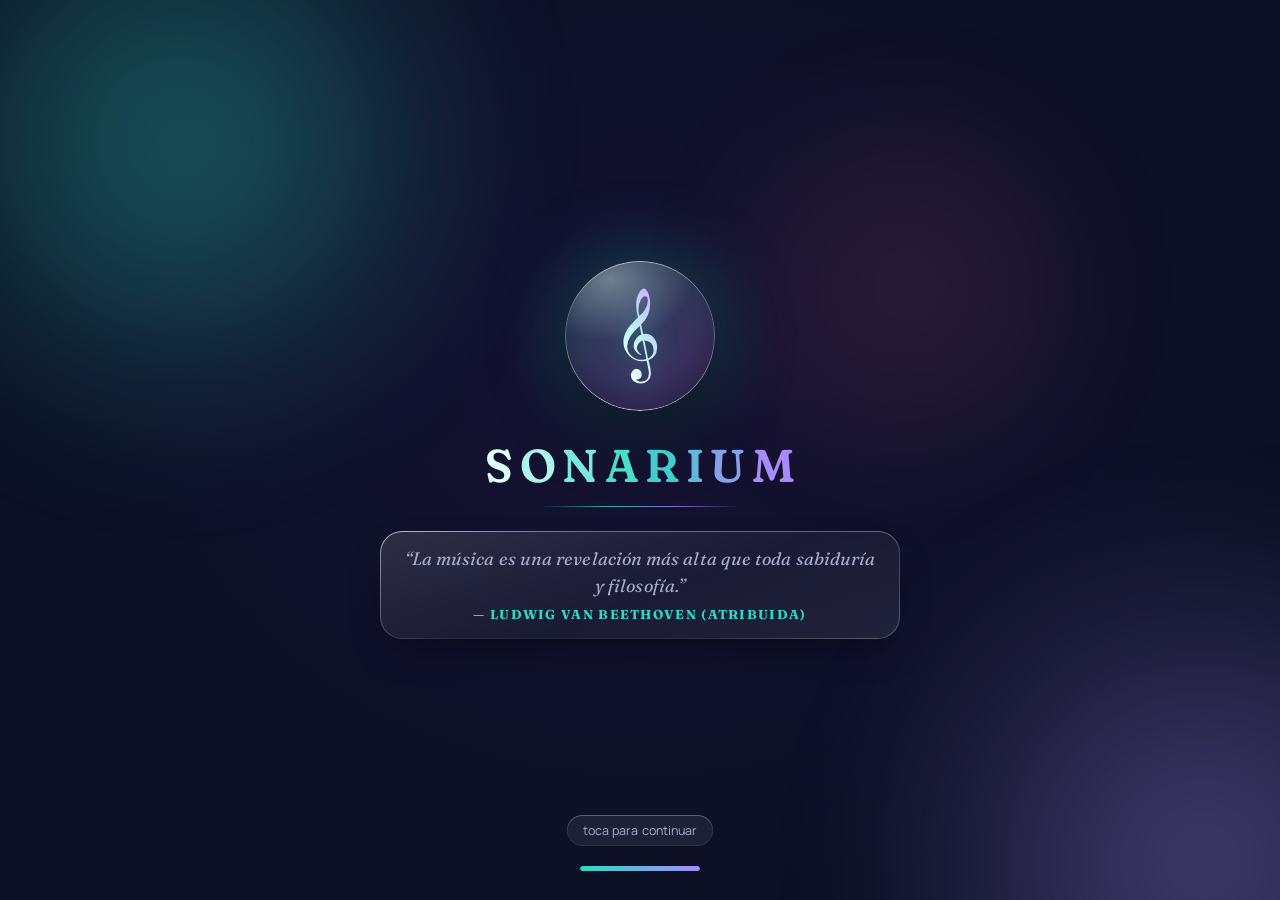
==== commit a62865fc: "Ahora tenemos dominio" ====
--- a/index.html
+++ b/index.html
@@ -10,9 +10,13 @@
 <meta name="apple-mobile-web-app-status-bar-style" content="black-translucent">
 <meta name="apple-mobile-web-app-title" content="Sonarium">
 <link rel="manifest" href="manifest.webmanifest">
+<link rel="canonical" href="https://www.sonarium.lat/">
 <title>Sonarium · Cancionero con acordes para todos</title>
 <meta name="description" content="Sonarium: un cancionero gratuito con acordes para guitarra, ukulele y piano. Transpón, organiza tu repertorio, proyecta la letra y comparte canciones, sin crear cuenta.">
 <meta property="og:type" content="website">
+<meta property="og:url" content="https://www.sonarium.lat/">
+<meta property="og:site_name" content="Sonarium">
+<meta property="og:image" content="https://www.sonarium.lat/favicon-512.png?v=3">
 <meta property="og:title" content="Sonarium · Cancionero con acordes para todos">
 <meta property="og:description" content="Cancionero gratuito con acordes: transposición, diagramas, modo proyección, biblioteca compartida y uso sin internet.">
 <meta name="twitter:card" content="summary">
@@ -24,9 +28,9 @@
 <script>(function(){try{var t=localStorage.getItem("sonarium.tema")||"dark";var l=t==="light"||(t==="auto"&&window.matchMedia("(prefers-color-scheme: light)").matches);document.documentElement.setAttribute("data-theme",l?"light":"dark");var m=document.querySelector('meta[name="theme-color"]');if(m)m.content=l?"#eef1fa":"#0c1024";}catch(e){}try{var mo=localStorage.getItem("sonarium.movimiento")||"auto";var rd=mo==="reduced"||(mo==="auto"&&window.matchMedia("(prefers-reduced-motion: reduce)").matches);document.documentElement.setAttribute("data-motion",rd?"reduced":"full");document.documentElement.setAttribute("data-text",localStorage.getItem("sonarium.texto")||"0");document.documentElement.setAttribute("data-contrast",localStorage.getItem("sonarium.contraste")||"normal");}catch(e){document.documentElement.setAttribute("data-motion","full");}try{var ua=navigator.userAgent;if(/Chrome\//.test(ua)&&!/Edg\/|OPR\/|Firefox|FxiOS|CriOS/.test(ua)||/Edg\//.test(ua)){document.documentElement.setAttribute("data-lens","1");}}catch(e){}})();</script>
 <link rel="icon" type="image/png" sizes="192x192" href="favicon-192.png?v=3">
 <link rel="preconnect" href="https://fonts.googleapis.com">
-<link href="https://fonts.googleapis.com/css2?family=Fraunces:opsz,wght@9..144,400;9..144,500;9..144,600;9..144,700&family=Manrope:wght@400;500;600;700;800&family=IBM+Plex+Mono:wght@400;500;600;700&family=JetBrains+Mono:wght@400;500;600;700&family=Noto+Sans+Symbols+2&display=swap" rel="stylesheet">
+<link href="https://fonts.googleapis.com/css2?family=Fraunces:opsz,wght,SOFT,WONK@9..144,400..700,0..100,0..1&family=Manrope:wght@400;500;600;700;800&family=IBM+Plex+Mono:wght@400;500;600;700&family=JetBrains+Mono:wght@400;500;600;700&family=Noto+Sans+Symbols+2&display=swap" rel="stylesheet">
 <link rel="stylesheet" href="styles.css?v=9">
-<link rel="stylesheet" href="liquid.css?v=9">
+<link rel="stylesheet" href="liquid.css?v=11">
 </head>
 <body>
 <svg width="0" height="0" style="position:absolute" aria-hidden="true" focusable="false">
@@ -547,6 +551,6 @@
 </div>
 
 <script src="app.js?v=8"></script>
-<script src="liquid.js?v=6" defer></script>
+<script src="liquid.js?v=7" defer></script>
 </body>
 </html>
--- a/liquid.css
+++ b/liquid.css
@@ -491,3 +491,62 @@
 /* tarjetas: sombra más corta (191 sombras de 44 px eran muy caras de pintar) */
 html:root .card:not(.add-card){ box-shadow:var(--lg-inner), 0 10px 22px -14px rgba(0,0,0,.55); }
 html:root[data-theme="light"] .card:not(.add-card){ box-shadow:var(--lg-inner), 0 10px 22px -14px rgba(40,50,120,.32); }
+
+/* ═════════ ANIMACIONES CUTE · cada botón con su gracia ═════════
+   Solo transform/opacity (GPU). Corren al tocar, sin bucles. JS pone [data-pop] ~0.7s. */
+@keyframes lgBeat{0%{transform:scale(1)}30%{transform:scale(1.35)}55%{transform:scale(.92)}75%{transform:scale(1.12)}100%{transform:scale(1)}}
+@keyframes lgStar{0%{transform:scale(1) rotate(0)}35%{transform:scale(1.6) rotate(72deg)}65%{transform:scale(.88) rotate(-14deg)}100%{transform:scale(1) rotate(0)}}
+@keyframes lgHop{0%{transform:translateY(0) scale(1,1)}25%{transform:translateY(1px) scale(1.12,.86)}50%{transform:translateY(-6px) scale(.94,1.1)}75%{transform:translateY(1px) scale(1.06,.94)}100%{transform:translateY(0) scale(1,1)}}
+@keyframes lgUp{0%{transform:translateY(0)}35%{transform:translateY(-7px) scale(1.15)}65%{transform:translateY(2px)}100%{transform:translateY(0)}}
+@keyframes lgDown{0%{transform:translateY(0)}35%{transform:translateY(7px) scale(1.15)}65%{transform:translateY(-2px)}100%{transform:translateY(0)}}
+@keyframes lgNudgeL{0%{transform:translateX(0)}35%{transform:translateX(-7px)}70%{transform:translateX(2px)}100%{transform:translateX(0)}}
+@keyframes lgNudgeR{0%{transform:translateX(0)}35%{transform:translateX(7px)}70%{transform:translateX(-2px)}100%{transform:translateX(0)}}
+@keyframes lgShake{0%,100%{transform:rotate(0)}15%{transform:rotate(-16deg)}35%{transform:rotate(14deg)}55%{transform:rotate(-9deg)}75%{transform:rotate(5deg)}}
+@keyframes lgSwing{0%,100%{transform:rotate(0)}25%{transform:rotate(22deg)}60%{transform:rotate(-18deg)}85%{transform:rotate(6deg)}}
+@keyframes lgSpin{0%{transform:rotate(0) scale(1)}50%{transform:rotate(200deg) scale(1.2)}100%{transform:rotate(360deg) scale(1)}}
+@keyframes lgTwist{0%{transform:rotate(0)}40%{transform:rotate(90deg) scale(1.15)}100%{transform:rotate(90deg) scale(1)}}
+@keyframes lgWiggle{0%,100%{transform:rotate(0)}25%{transform:rotate(-10deg) scale(1.1)}60%{transform:rotate(8deg) scale(1.05)}}
+@keyframes lgRing{0%{transform:scale(.6);opacity:.55}100%{transform:scale(1.9);opacity:0}}
+@keyframes lgFloatNote{0%,100%{transform:translateY(0) rotate(-4deg)}50%{transform:translateY(-8px) rotate(4deg)}}
+@keyframes lgChordPop{0%{transform:scale(1)}40%{transform:scale(1.22) translateY(-2px)}100%{transform:scale(1)}}
+
+/* por defecto: salto suave del ícono */
+html:root [data-pop] > .lg-ic, html:root [data-pop].lg-ic{ animation:lgHop .6s var(--spring) both; transform-origin:50% 60%; }
+/* personalidades */
+html:root :is(#favBtn,.fav)[data-pop] .lg-ic,
+html:root :is(#favBtn,.fav)[data-pop]{ animation:none; }
+html:root :is(#favBtn,.fav)[data-pop] .lg-ic{ animation:lgStar .65s var(--spring) both; }
+html:root :is(#playBtn,#stPlay,#metroGo,#tunerGo,#tapBtn,#metroPill)[data-pop] .lg-ic{ animation:lgBeat .6s var(--spring) both; }
+html:root :is(#transposeUp,#fontUp,#capoUp,#bpmUp)[data-pop] .lg-ic,
+html:root :is(#transposeUp,#fontUp,#capoUp,#bpmUp)[data-pop]{ animation:lgUp .5s var(--spring) both; }
+html:root :is(#transposeDown,#fontDown,#capoDown,#bpmDown)[data-pop] .lg-ic,
+html:root :is(#transposeDown,#fontDown,#capoDown,#bpmDown)[data-pop]{ animation:lgDown .5s var(--spring) both; }
+html:root :is(#backBtn,#spBack,#spPrev,#homeBtn)[data-pop] .lg-ic{ animation:lgNudgeL .5s var(--spring) both; }
+html:root :is(#spNext)[data-pop] .lg-ic{ animation:lgNudgeR .5s var(--spring) both; }
+html:root :is(#deleteBtn,#mobileTrash,#trashToggle,.card-actions .danger)[data-pop] .lg-ic{ animation:lgShake .6s ease-out both; transform-origin:50% 20%; }
+html:root :is(#themeBtn,#mobileTheme)[data-pop] .lg-ic{ animation:lgSpin .7s var(--spring-soft) both; }
+html:root :is(#toolsBtn,#toolsHomeBtn,#mobileTools,#editBtn,#backupBtn,#backupNow)[data-pop] .lg-ic{ animation:lgSwing .65s ease-out both; }
+html:root :is(#closeModal,#closeConfirm,#closeTrash,#libClose,#backupClose,#histClose,#moreClose,#toolsClose,#shareClose,.cp-x)[data-pop] .lg-ic{ animation:lgTwist .45s var(--spring) both; }
+html:root :is(#exportBtn,#importBtn,#pdfBtn,#shareBtn,#mobileExport,#mobileImport,#mobilePdf)[data-pop] .lg-ic{ animation:lgHop .6s var(--spring) both; }
+html:root :is(#newSongBtn,#sideNewSong,#mobileNewSong,#newFolderBtn,#newSpaceBtn,#saveModal,#libOk)[data-pop] .lg-ic{ animation:lgSpin .55s var(--spring) both; }
+html:root :is(#chordsBtn,#notaBtn,#viewBtn,#mobileView,#stageBtn,#projBtn,#sortSel)[data-pop] .lg-ic{ animation:lgWiggle .55s ease-out both; }
+/* acordes tocables */
+html:root .chord-tag[data-pop]{ animation:lgChordPop .4s var(--spring) both; }
+/* pastillas y chips: pop pequeño */
+html:root :is(.fchip,.space-chip,.a-chip,.choice-opt,.pick-item,.tab,.tt,.lt)[data-pop]{ animation:lgChordPop .4s var(--spring) both; }
+/* tarjetas: levantan al pasar el cursor (solo equipos con ratón) */
+@media (hover:hover) and (pointer:fine){
+  html:root .song-grid .card:not(.add-card){ transition:transform .45s var(--spring), box-shadow .3s ease; }
+  html:root .song-grid .card:not(.add-card):hover{ transform:translateY(-4px) scale(1.012); }
+  html:root .glass-btn:hover .lg-ic, html:root .mobile-dock button:hover .lg-ic{ transform:scale(1.12); transition:transform .35s var(--spring); }
+}
+/* estado vacío: nota flotante */
+html:root .empty-hint::before{ content:"♪"; display:block; font-size:2rem; opacity:.7; width:max-content; margin:0 auto .4rem; animation:lgFloatNote 3.2s ease-in-out infinite; }
+html:root body.song-open .empty-hint::before, html:root body.lg-modal .empty-hint::before{ animation-play-state:paused; }
+/* movimiento reducido: nada de esto */
+html:root[data-motion="reduced"] [data-pop], html:root[data-motion="reduced"] [data-pop] *, html:root[data-motion="reduced"] .empty-hint::before{ animation:none !important; }
+@media (prefers-reduced-motion:reduce){ html:root:not([data-motion="full"]) [data-pop], html:root:not([data-motion="full"]) [data-pop] *{ animation:none !important; } }
+
+/* ═════════ Tipografía tierna · Fraunces con puntas redondeadas (eje SOFT) ═════════ */
+html:root :is(.home-header .greet h1, .topbar h2, .modal-head h3, .card .t, .tour-card h4, .sh-title, .start-card h2, #splash .brand-name, .pr-song h2){
+  font-variation-settings:"SOFT" 100, "WONK" 1; font-optical-sizing:auto; }
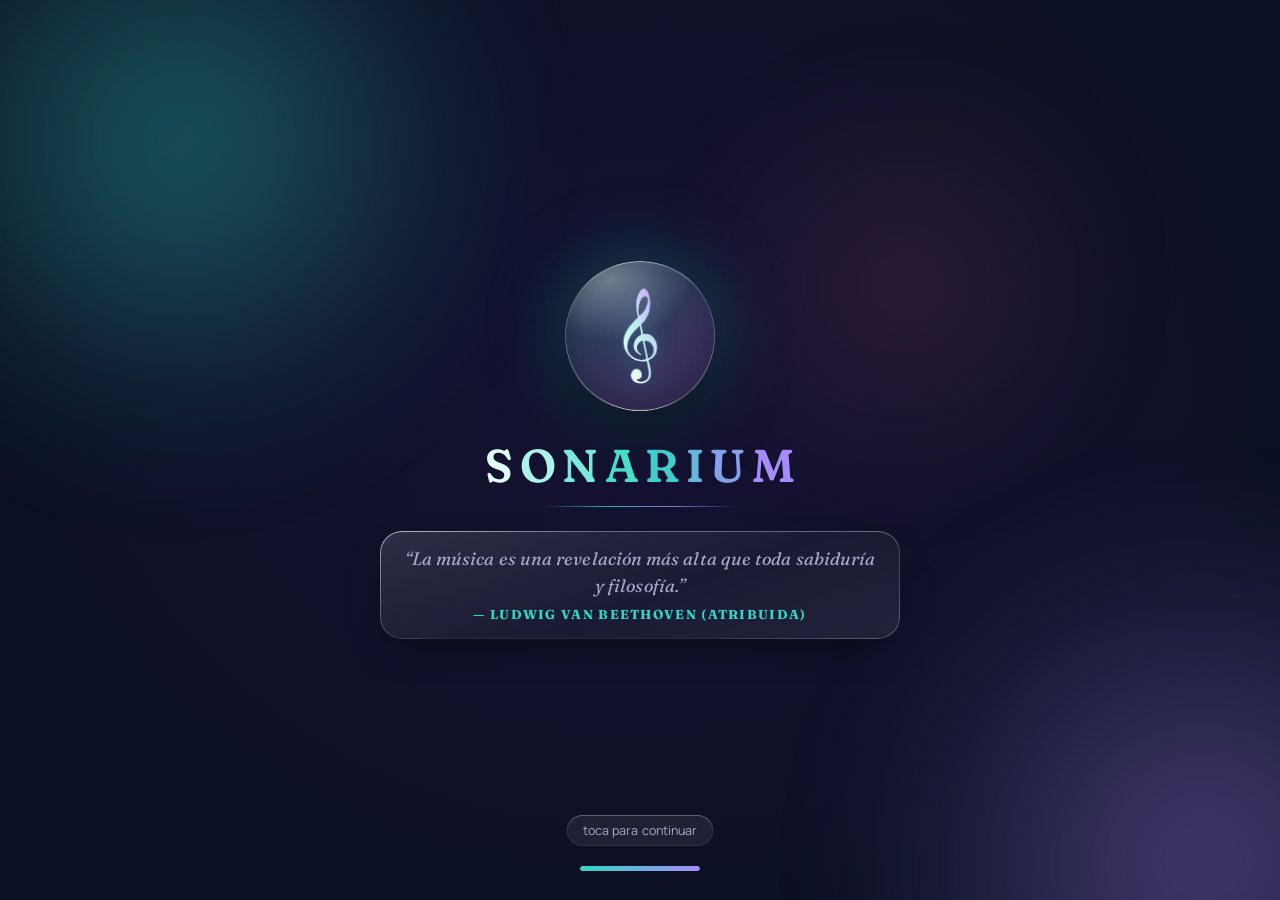
==== commit c144d09d: "Correción" ====
--- a/index.html
+++ b/index.html
@@ -16,10 +16,15 @@
 <meta property="og:type" content="website">
 <meta property="og:url" content="https://www.sonarium.lat/">
 <meta property="og:site_name" content="Sonarium">
-<meta property="og:image" content="https://www.sonarium.lat/favicon-512.png?v=3">
+<meta property="og:image" content="https://www.sonarium.lat/og-image.png">
+<meta property="og:image:width" content="1200">
+<meta property="og:image:height" content="630">
+<meta property="og:image:alt" content="Sonarium, cancionero con acordes para todos">
+<meta property="og:locale" content="es_LA">
+<meta name="twitter:image" content="https://www.sonarium.lat/og-image.png">
 <meta property="og:title" content="Sonarium · Cancionero con acordes para todos">
 <meta property="og:description" content="Cancionero gratuito con acordes: transposición, diagramas, modo proyección, biblioteca compartida y uso sin internet.">
-<meta name="twitter:card" content="summary">
+<meta name="twitter:card" content="summary_large_image">
 <link rel="icon" type="image/svg+xml" href="favicon.svg?v=3">
 <link rel="icon" href="favicon.ico?v=3" sizes="any">
 <link rel="icon" type="image/png" sizes="32x32" href="favicon-32.png?v=3">
@@ -30,7 +35,7 @@
 <link rel="preconnect" href="https://fonts.googleapis.com">
 <link href="https://fonts.googleapis.com/css2?family=Fraunces:opsz,wght,SOFT,WONK@9..144,400..700,0..100,0..1&family=Manrope:wght@400;500;600;700;800&family=IBM+Plex+Mono:wght@400;500;600;700&family=JetBrains+Mono:wght@400;500;600;700&family=Noto+Sans+Symbols+2&display=swap" rel="stylesheet">
 <link rel="stylesheet" href="styles.css?v=9">
-<link rel="stylesheet" href="liquid.css?v=11">
+<link rel="stylesheet" href="liquid.css?v=13">
 </head>
 <body>
 <svg width="0" height="0" style="position:absolute" aria-hidden="true" focusable="false">
@@ -550,7 +555,7 @@
   </div>
 </div>
 
-<script src="app.js?v=8"></script>
-<script src="liquid.js?v=7" defer></script>
+<script src="app.js?v=9"></script>
+<script src="liquid.js?v=8" defer></script>
 </body>
 </html>
--- a/liquid.css
+++ b/liquid.css
@@ -415,7 +415,6 @@
 .lg-ghost{
   position:fixed; z-index:60; pointer-events:none; will-change:transform, opacity;
   background:var(--lg-surface-strong); box-shadow:var(--lg-inner), var(--lg-drop);
-  -webkit-backdrop-filter:blur(18px) saturate(1.6); backdrop-filter:blur(18px) saturate(1.6);
 }
 /* mientras la carpeta se amplía, las tarjetas no hacen su entrada en cascada (sería doble animación) */
 html:root #songGrid.lg-zoom .card{ animation:none; }
@@ -550,3 +549,9 @@
 /* ═════════ Tipografía tierna · Fraunces con puntas redondeadas (eje SOFT) ═════════ */
 html:root :is(.home-header .greet h1, .topbar h2, .modal-head h3, .card .t, .tour-card h4, .sh-title, .start-card h2, #splash .brand-name, .pr-song h2){
   font-variation-settings:"SOFT" 100, "WONK" 1; font-optical-sizing:auto; }
+
+/* ═════════ Cierre sin congelamiento: no se pinta lo que está fuera de pantalla ═════════ */
+html:root .song-grid .card:not(.add-card){ content-visibility:auto; contain-intrinsic-size:auto 250px; }
+html:root .song-grid.list .card:not(.add-card){ contain-intrinsic-size:auto 78px; }
+html:root .card:not(.add-card){ box-shadow:var(--lg-inner), 0 6px 12px -9px rgba(0,0,0,.5); }
+html:root[data-theme="light"] .card:not(.add-card){ box-shadow:var(--lg-inner), 0 6px 12px -9px rgba(40,50,120,.3); }
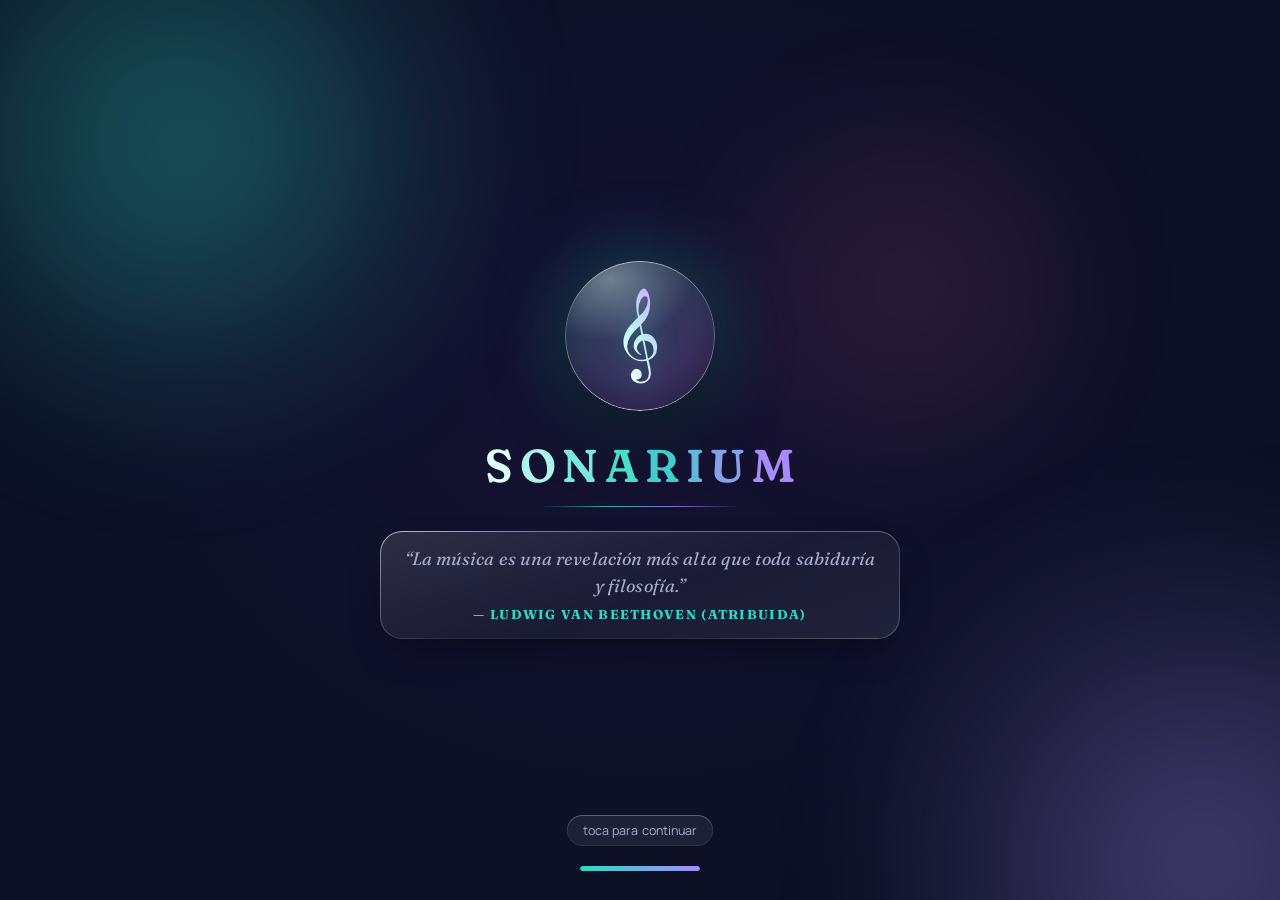
==== commit bb4840ad: "Instalación" ====
--- a/index.html
+++ b/index.html
@@ -555,7 +555,7 @@
   </div>
 </div>
 
-<script src="app.js?v=9"></script>
+<script src="app.js?v=10"></script>
 <script src="liquid.js?v=8" defer></script>
 </body>
 </html>
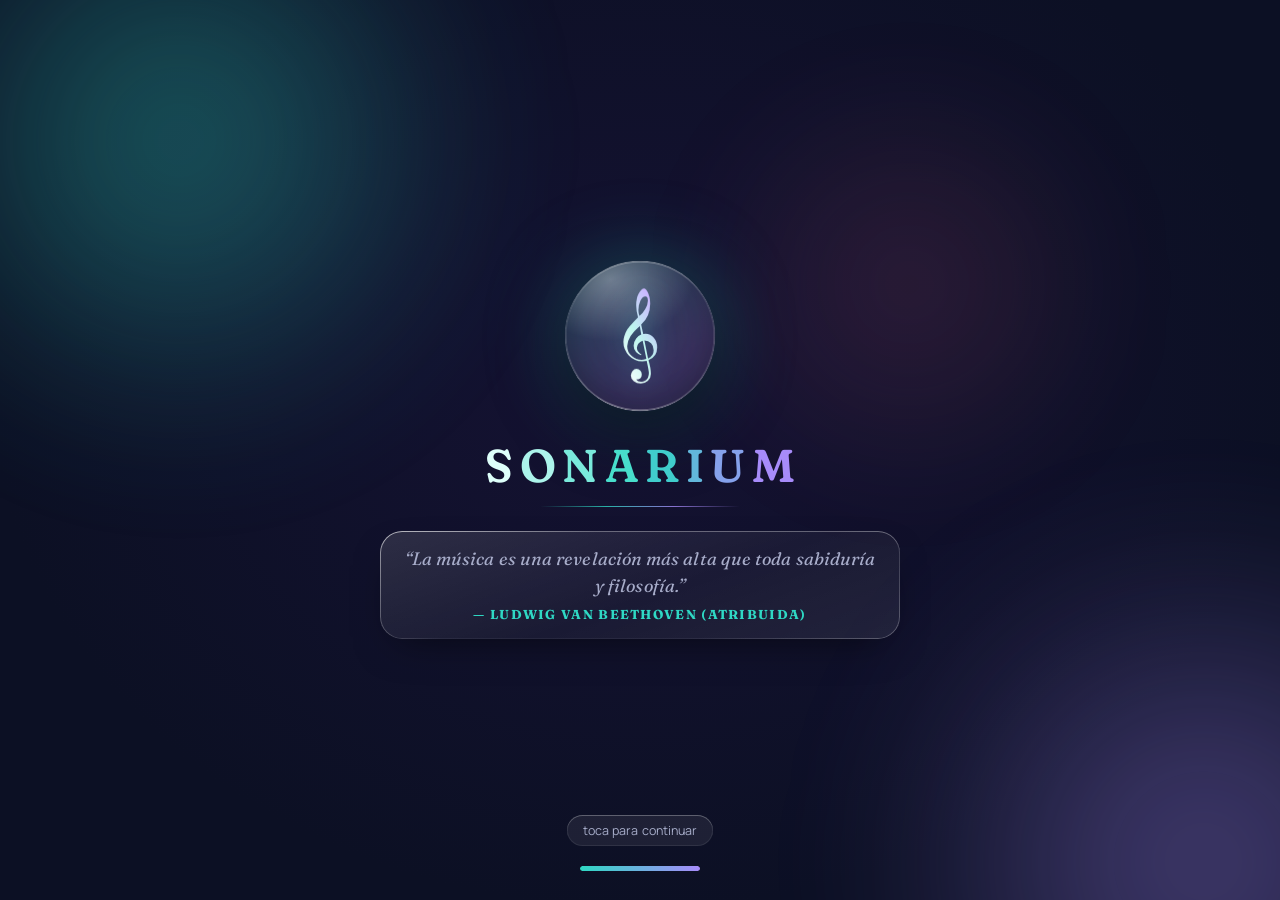
==== commit 13e1b165: "Correción de animación" ====
--- a/index.html
+++ b/index.html
@@ -36,6 +36,9 @@
 <link href="https://fonts.googleapis.com/css2?family=Fraunces:opsz,wght,SOFT,WONK@9..144,400..700,0..100,0..1&family=Manrope:wght@400;500;600;700;800&family=IBM+Plex+Mono:wght@400;500;600;700&family=JetBrains+Mono:wght@400;500;600;700&family=Noto+Sans+Symbols+2&display=swap" rel="stylesheet">
 <link rel="stylesheet" href="styles.css?v=9">
 <link rel="stylesheet" href="liquid.css?v=13">
+<!-- Vercel Web Analytics: solo cuenta visitas, sin cookies -->
+<script>window.va=window.va||function(){(window.vaq=window.vaq||[]).push(arguments);};</script>
+<script defer src="/_vercel/insights/script.js"></script>
 </head>
 <body>
 <svg width="0" height="0" style="position:absolute" aria-hidden="true" focusable="false">
@@ -555,7 +558,7 @@
   </div>
 </div>
 
-<script src="app.js?v=10"></script>
-<script src="liquid.js?v=8" defer></script>
+<script src="app.js?v=11"></script>
+<script src="liquid.js?v=9" defer></script>
 </body>
 </html>
